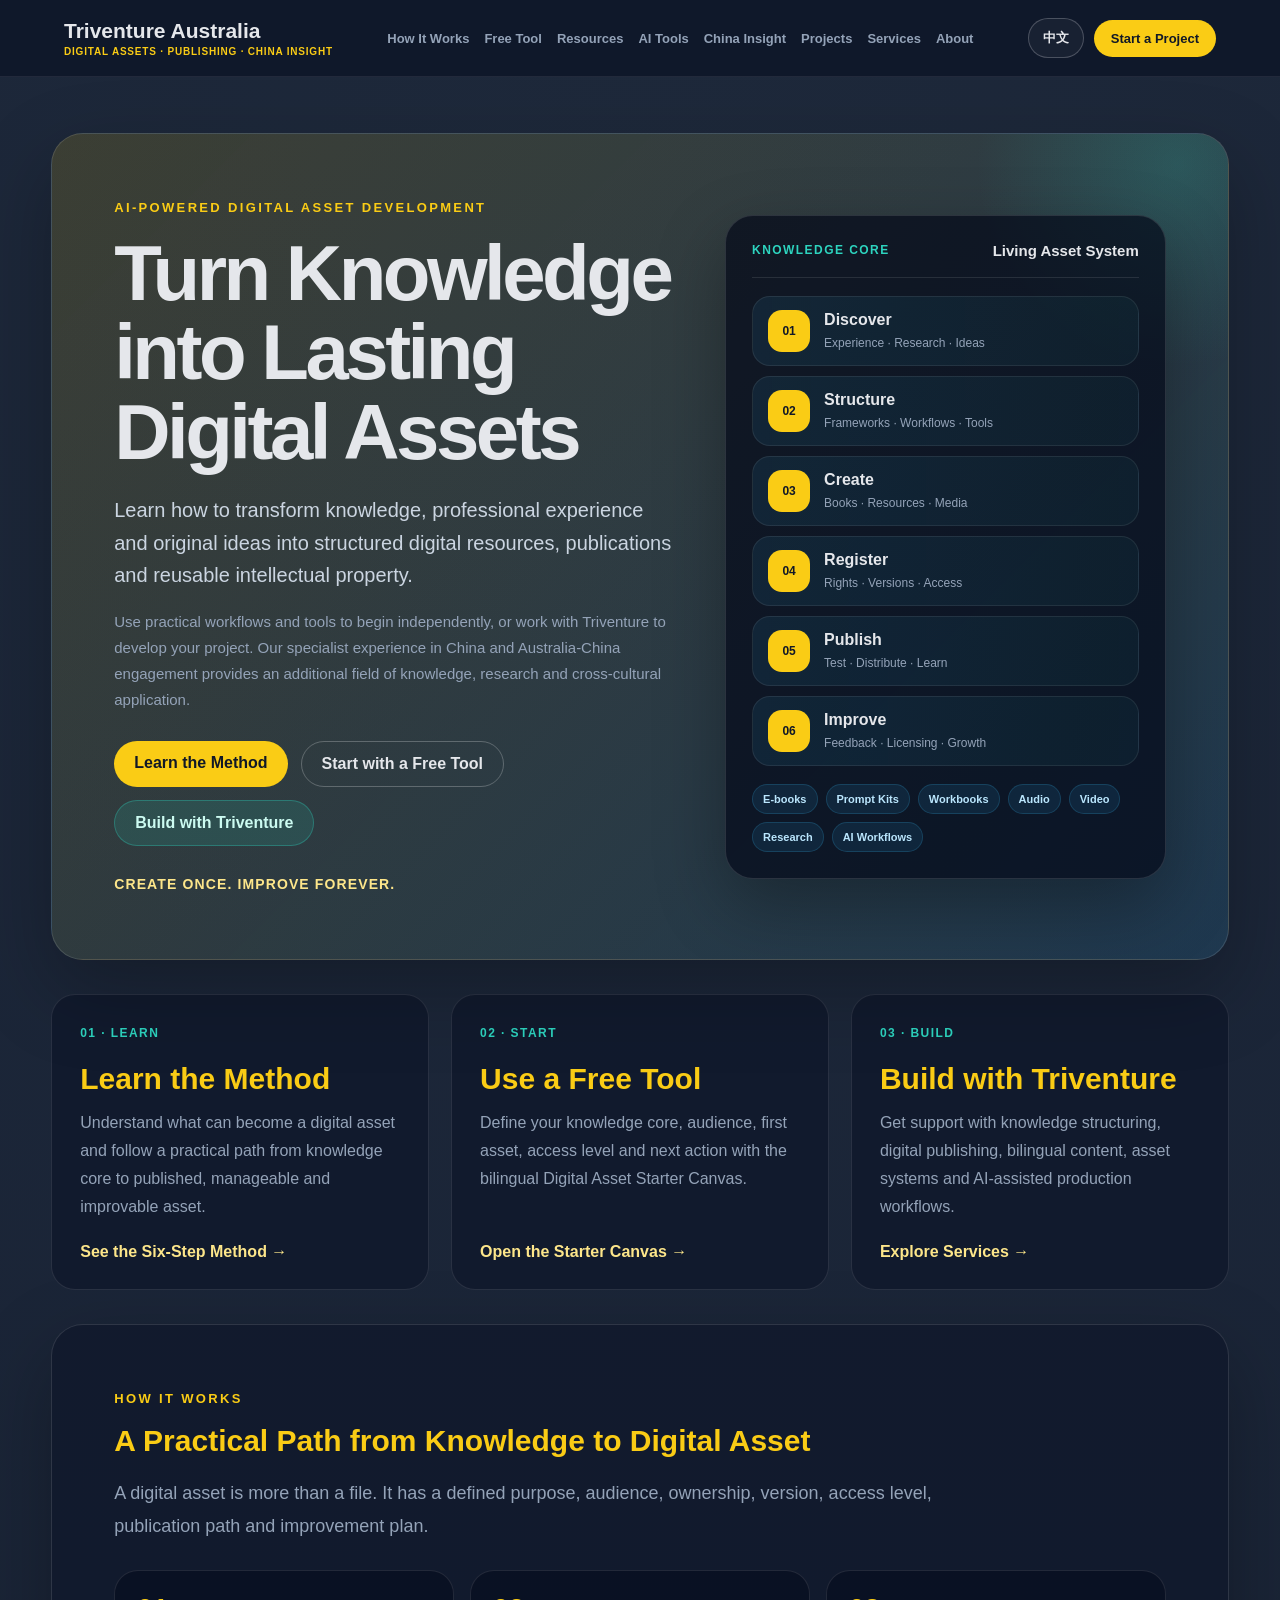
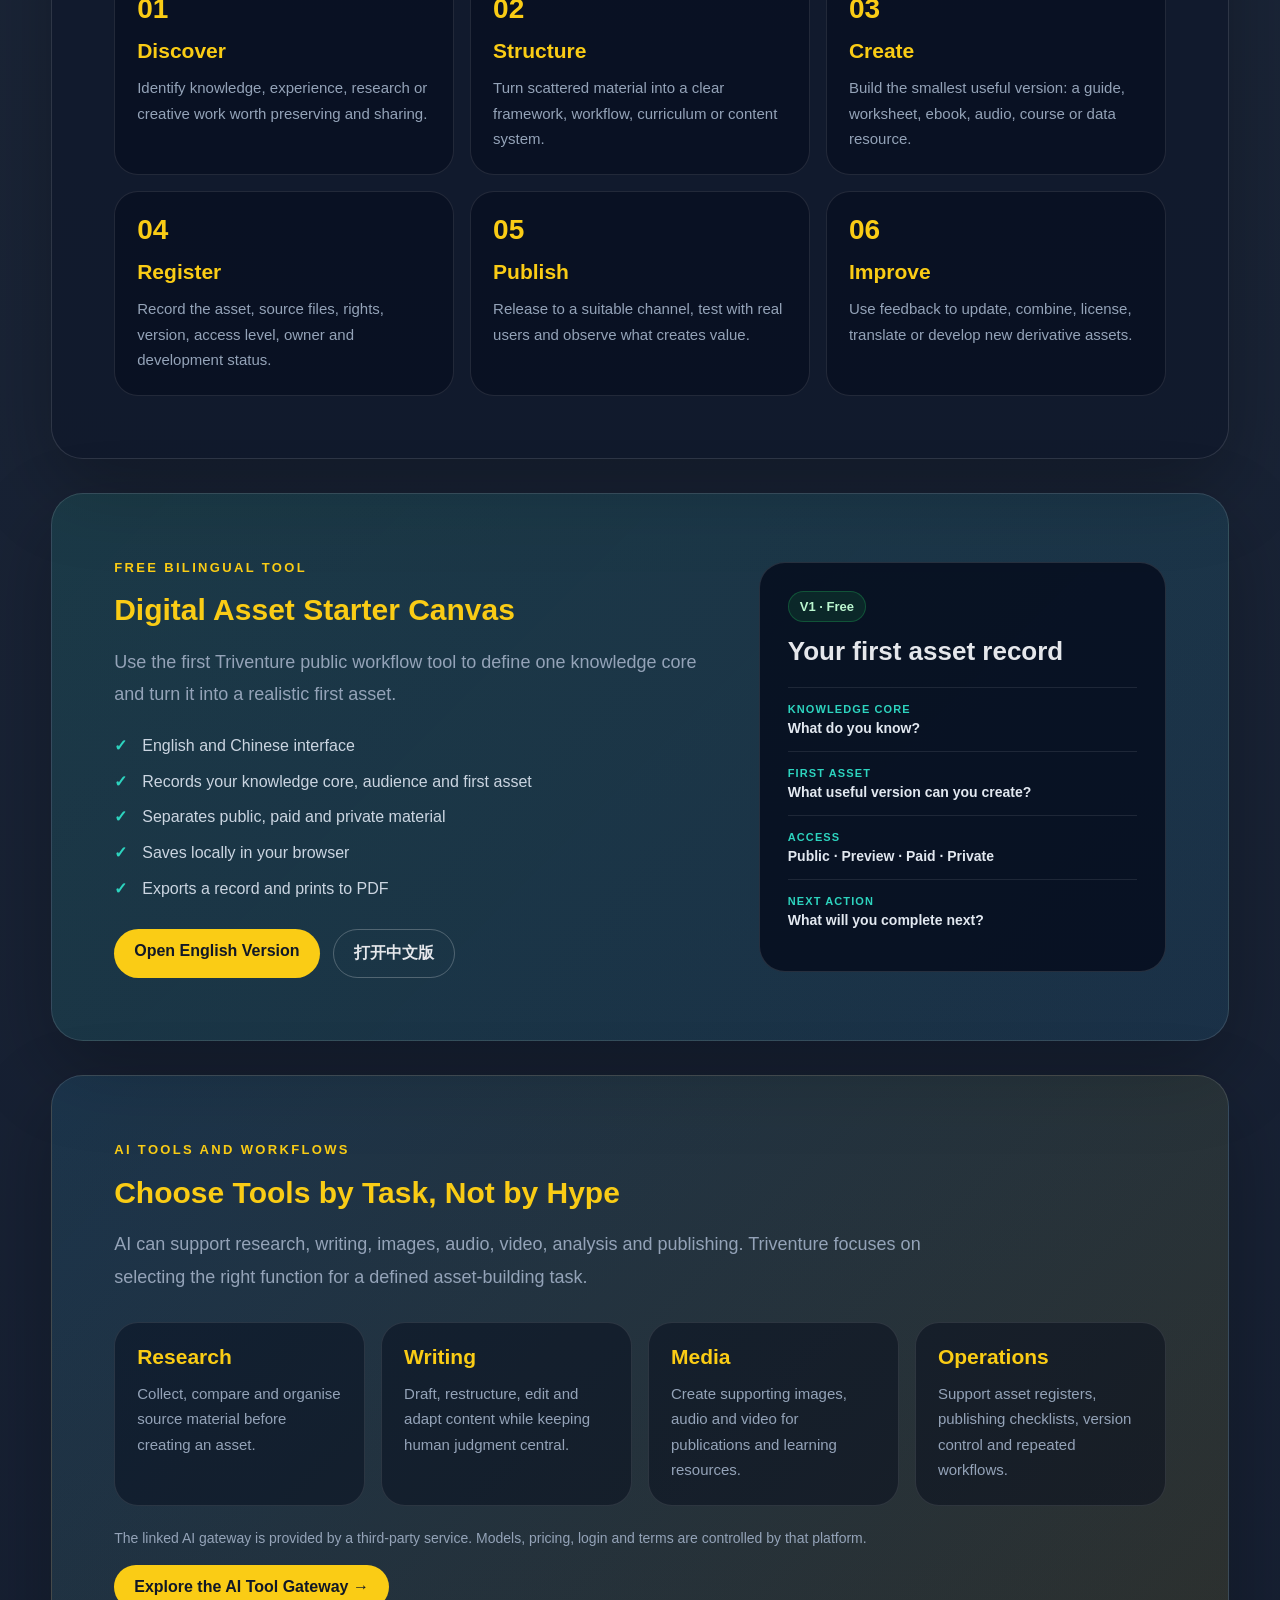
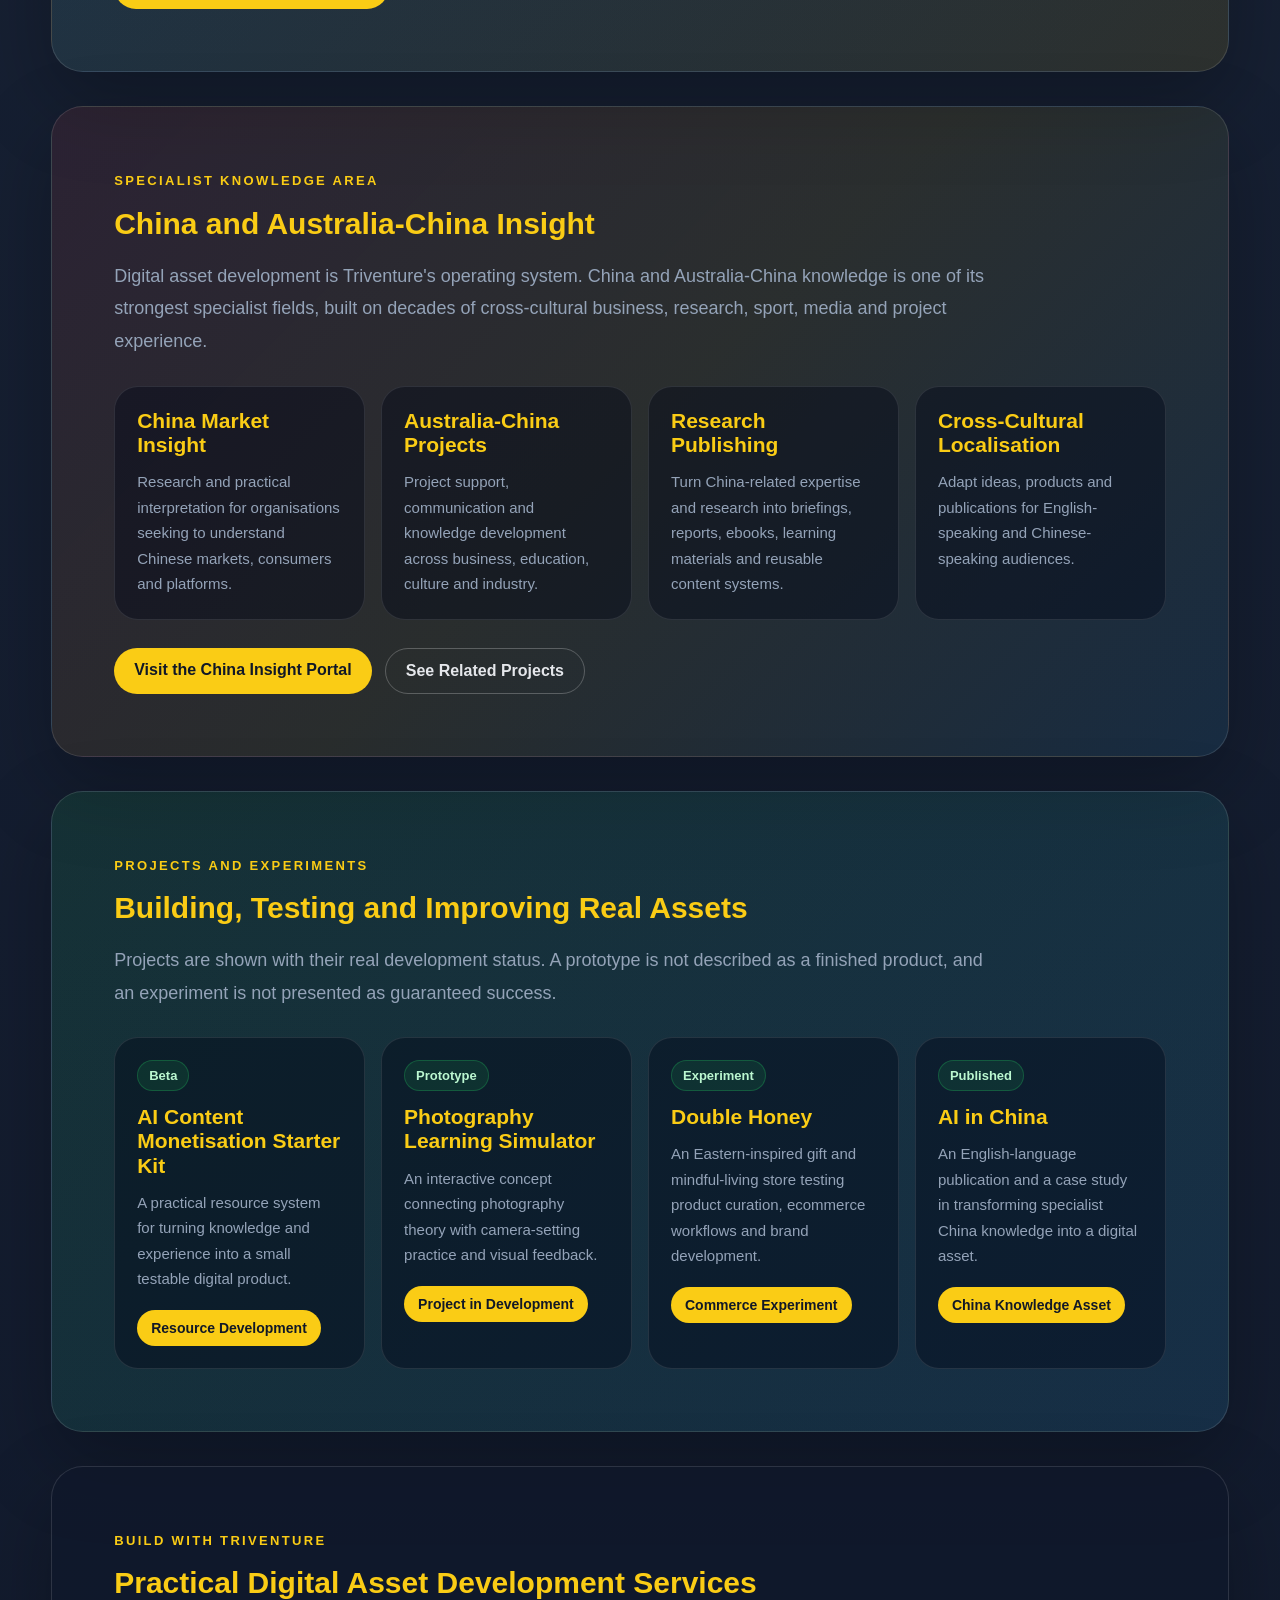
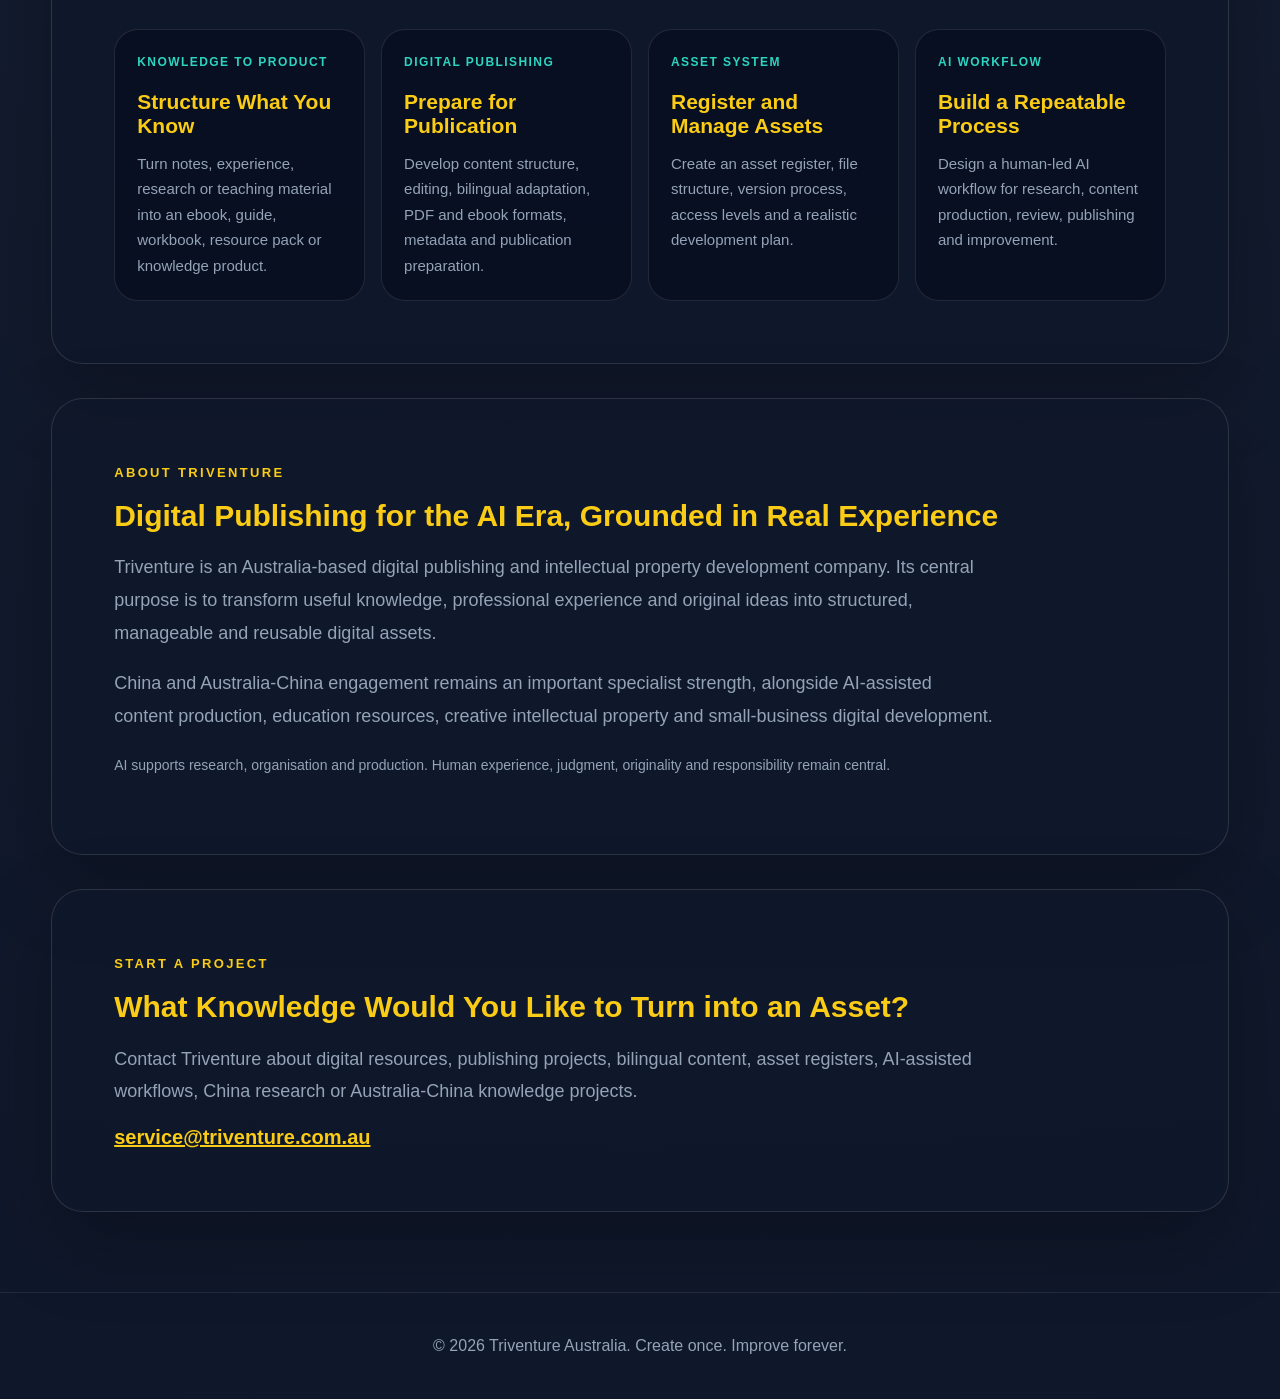
==== index.html @ e5bff314 "Add Resources link to English homepage" ====
<!DOCTYPE html>
<html lang="en">
<head>
  <meta charset="UTF-8" />
  <meta name="viewport" content="width=device-width, initial-scale=1.0" />
  <title>Triventure Australia | Build and Manage Digital Assets</title>
  <meta name="description" content="Triventure helps creators, educators and small businesses turn knowledge, experience and original ideas into structured digital assets, publications and intellectual property." />
  <meta name="keywords" content="digital assets, digital publishing, intellectual property, AI workflows, China insight, Australia China projects, digital resources" />
  <meta property="og:title" content="Triventure Australia | Turn Knowledge into Lasting Digital Assets" />
  <meta property="og:description" content="Learn the method, use practical tools, and work with Triventure to build publications, resources and reusable intellectual property." />
  <meta property="og:type" content="website" />
  <link rel="canonical" href="https://www.triventure.com.au/" />
  <link rel="alternate" hreflang="en" href="https://www.triventure.com.au/" />
  <link rel="alternate" hreflang="zh-CN" href="https://www.triventure.com.au/zh/" />
  <link rel="stylesheet" href="styles.css" />
</head>
<body>
  <header class="header">
    <a class="brand" href="#top" aria-label="Triventure Australia home">
      <strong>Triventure Australia</strong>
      <span>Digital Assets · Publishing · China Insight</span>
    </a>
    <nav class="main-nav" aria-label="Primary navigation">
      <a href="#how-it-works">How It Works</a>
      <a href="#free-tool">Free Tool</a>
      <a href="resources/index.html">Resources</a>
      <a href="#ai-tools">AI Tools</a>
      <a href="#china-insight">China Insight</a>
      <a href="#projects">Projects</a>
      <a href="#services">Services</a>
      <a href="#about">About</a>
    </nav>
    <div class="header-actions">
      <a class="language-link" href="zh/index.html" lang="zh-CN">中文</a>
      <a class="header-cta" href="#contact">Start a Project</a>
    </div>
  </header>

  <main id="top">
    <section class="hero hero-v2">
      <div class="hero-copy">
        <p class="eyebrow">AI-Powered Digital Asset Development</p>
        <h1>Turn Knowledge into Lasting Digital Assets</h1>
        <p class="hero-lead">Learn how to transform knowledge, professional experience and original ideas into structured digital resources, publications and reusable intellectual property.</p>
        <p class="hero-support">Use practical workflows and tools to begin independently, or work with Triventure to develop your project. Our specialist experience in China and Australia-China engagement provides an additional field of knowledge, research and cross-cultural application.</p>
        <div class="buttons hero-actions">
          <a href="#how-it-works">Learn the Method</a>
          <a href="starter-canvas.html">Start with a Free Tool</a>
          <a href="#contact">Build with Triventure</a>
        </div>
        <p class="hero-motto">Create once. Improve forever.</p>
      </div>

      <div class="asset-map" aria-label="Knowledge to digital asset workflow">
        <div class="asset-map-header">
          <span>Knowledge Core</span>
          <strong>Living Asset System</strong>
        </div>
        <div class="asset-flow">
          <div><span>01</span><strong>Discover</strong><small>Experience · Research · Ideas</small></div>
          <div><span>02</span><strong>Structure</strong><small>Frameworks · Workflows · Tools</small></div>
          <div><span>03</span><strong>Create</strong><small>Books · Resources · Media</small></div>
          <div><span>04</span><strong>Register</strong><small>Rights · Versions · Access</small></div>
          <div><span>05</span><strong>Publish</strong><small>Test · Distribute · Learn</small></div>
          <div><span>06</span><strong>Improve</strong><small>Feedback · Licensing · Growth</small></div>
        </div>
        <div class="asset-types">
          <span>E-books</span><span>Prompt Kits</span><span>Workbooks</span><span>Audio</span><span>Video</span><span>Research</span><span>AI Workflows</span>
        </div>
      </div>
    </section>

    <section class="cards core-paths" aria-label="Choose your path">
      <article>
        <p class="card-kicker">01 · LEARN</p>
        <h3>Learn the Method</h3>
        <p>Understand what can become a digital asset and follow a practical path from knowledge core to published, manageable and improvable asset.</p>
        <a href="#how-it-works">See the Six-Step Method →</a>
      </article>
      <article>
        <p class="card-kicker">02 · START</p>
        <h3>Use a Free Tool</h3>
        <p>Define your knowledge core, audience, first asset, access level and next action with the bilingual Digital Asset Starter Canvas.</p>
        <a href="starter-canvas.html">Open the Starter Canvas →</a>
      </article>
      <article>
        <p class="card-kicker">03 · BUILD</p>
        <h3>Build with Triventure</h3>
        <p>Get support with knowledge structuring, digital publishing, bilingual content, asset systems and AI-assisted production workflows.</p>
        <a href="#services">Explore Services →</a>
      </article>
    </section>

    <section id="how-it-works" class="feature method-section">
      <p class="eyebrow">How It Works</p>
      <h2>A Practical Path from Knowledge to Digital Asset</h2>
      <p>A digital asset is more than a file. It has a defined purpose, audience, ownership, version, access level, publication path and improvement plan.</p>
      <div class="steps six-steps">
        <article><strong>01</strong><h3>Discover</h3><p>Identify knowledge, experience, research or creative work worth preserving and sharing.</p></article>
        <article><strong>02</strong><h3>Structure</h3><p>Turn scattered material into a clear framework, workflow, curriculum or content system.</p></article>
        <article><strong>03</strong><h3>Create</h3><p>Build the smallest useful version: a guide, worksheet, ebook, audio, course or data resource.</p></article>
        <article><strong>04</strong><h3>Register</h3><p>Record the asset, source files, rights, version, access level, owner and development status.</p></article>
        <article><strong>05</strong><h3>Publish</h3><p>Release to a suitable channel, test with real users and observe what creates value.</p></article>
        <article><strong>06</strong><h3>Improve</h3><p>Use feedback to update, combine, license, translate or develop new derivative assets.</p></article>
      </div>
    </section>

    <section id="free-tool" class="feature free-tool-section">
      <div class="split-panel">
        <div>
          <p class="eyebrow">Free Bilingual Tool</p>
          <h2>Digital Asset Starter Canvas</h2>
          <p>Use the first Triventure public workflow tool to define one knowledge core and turn it into a realistic first asset.</p>
          <ul class="check-list">
            <li>English and Chinese interface</li>
            <li>Records your knowledge core, audience and first asset</li>
            <li>Separates public, paid and private material</li>
            <li>Saves locally in your browser</li>
            <li>Exports a record and prints to PDF</li>
          </ul>
          <div class="buttons">
            <a href="starter-canvas.html">Open English Version</a>
            <a href="starter-canvas.html?lang=zh">打开中文版</a>
          </div>
        </div>
        <aside class="tool-preview" aria-label="Starter canvas preview">
          <span class="status-pill">V1 · Free</span>
          <h3>Your first asset record</h3>
          <div class="mini-record"><span>Knowledge Core</span><strong>What do you know?</strong></div>
          <div class="mini-record"><span>First Asset</span><strong>What useful version can you create?</strong></div>
          <div class="mini-record"><span>Access</span><strong>Public · Preview · Paid · Private</strong></div>
          <div class="mini-record"><span>Next Action</span><strong>What will you complete next?</strong></div>
        </aside>
      </div>
    </section>

    <section id="ai-tools" class="feature directory">
      <p class="eyebrow">AI Tools and Workflows</p>
      <h2>Choose Tools by Task, Not by Hype</h2>
      <p>AI can support research, writing, images, audio, video, analysis and publishing. Triventure focuses on selecting the right function for a defined asset-building task.</p>
      <div class="tool-grid compact-grid">
        <article><h3>Research</h3><p>Collect, compare and organise source material before creating an asset.</p></article>
        <article><h3>Writing</h3><p>Draft, restructure, edit and adapt content while keeping human judgment central.</p></article>
        <article><h3>Media</h3><p>Create supporting images, audio and video for publications and learning resources.</p></article>
        <article><h3>Operations</h3><p>Support asset registers, publishing checklists, version control and repeated workflows.</p></article>
      </div>
      <p class="note">The linked AI gateway is provided by a third-party service. Models, pricing, login and terms are controlled by that platform.</p>
      <a class="inline-link" href="https://triv.lk888.ai" target="_blank" rel="noreferrer">Explore the AI Tool Gateway →</a>
    </section>

    <section id="china-insight" class="feature china-section">
      <p class="eyebrow">Specialist Knowledge Area</p>
      <h2>China and Australia-China Insight</h2>
      <p>Digital asset development is Triventure's operating system. China and Australia-China knowledge is one of its strongest specialist fields, built on decades of cross-cultural business, research, sport, media and project experience.</p>
      <div class="knowledge-grid">
        <article><h3>China Market Insight</h3><p>Research and practical interpretation for organisations seeking to understand Chinese markets, consumers and platforms.</p></article>
        <article><h3>Australia-China Projects</h3><p>Project support, communication and knowledge development across business, education, culture and industry.</p></article>
        <article><h3>Research Publishing</h3><p>Turn China-related expertise and research into briefings, reports, ebooks, learning materials and reusable content systems.</p></article>
        <article><h3>Cross-Cultural Localisation</h3><p>Adapt ideas, products and publications for English-speaking and Chinese-speaking audiences.</p></article>
      </div>
      <div class="buttons">
        <a href="https://www.triventure.online" target="_blank" rel="noreferrer">Visit the China Insight Portal</a>
        <a href="#projects">See Related Projects</a>
      </div>
    </section>

    <section id="projects" class="feature light">
      <p class="eyebrow">Projects and Experiments</p>
      <h2>Building, Testing and Improving Real Assets</h2>
      <p>Projects are shown with their real development status. A prototype is not described as a finished product, and an experiment is not presented as guaranteed success.</p>
      <div class="video-cards">
        <article><span>Beta</span><h3>AI Content Monetisation Starter Kit</h3><p>A practical resource system for turning knowledge and experience into a small testable digital product.</p><a href="#contact">Resource Development</a></article>
        <article><span>Prototype</span><h3>Photography Learning Simulator</h3><p>An interactive concept connecting photography theory with camera-setting practice and visual feedback.</p><a href="#contact">Project in Development</a></article>
        <article><span>Experiment</span><h3>Double Honey</h3><p>An Eastern-inspired gift and mindful-living store testing product curation, ecommerce workflows and brand development.</p><a href="#contact">Commerce Experiment</a></article>
        <article><span>Published</span><h3>AI in China</h3><p>An English-language publication and a case study in transforming specialist China knowledge into a digital asset.</p><a href="https://www.triventure.online" target="_blank" rel="noreferrer">China Knowledge Asset</a></article>
      </div>
    </section>

    <section id="services" class="feature services-section">
      <p class="eyebrow">Build with Triventure</p>
      <h2>Practical Digital Asset Development Services</h2>
      <div class="service-grid">
        <article><p class="card-kicker">KNOWLEDGE TO PRODUCT</p><h3>Structure What You Know</h3><p>Turn notes, experience, research or teaching material into an ebook, guide, workbook, resource pack or knowledge product.</p></article>
        <article><p class="card-kicker">DIGITAL PUBLISHING</p><h3>Prepare for Publication</h3><p>Develop content structure, editing, bilingual adaptation, PDF and ebook formats, metadata and publication preparation.</p></article>
        <article><p class="card-kicker">ASSET SYSTEM</p><h3>Register and Manage Assets</h3><p>Create an asset register, file structure, version process, access levels and a realistic development plan.</p></article>
        <article><p class="card-kicker">AI WORKFLOW</p><h3>Build a Repeatable Process</h3><p>Design a human-led AI workflow for research, content production, review, publishing and improvement.</p></article>
      </div>
    </section>

    <section id="about" class="feature about-section">
      <p class="eyebrow">About Triventure</p>
      <h2>Digital Publishing for the AI Era, Grounded in Real Experience</h2>
      <p>Triventure is an Australia-based digital publishing and intellectual property development company. Its central purpose is to transform useful knowledge, professional experience and original ideas into structured, manageable and reusable digital assets.</p>
      <p>China and Australia-China engagement remains an important specialist strength, alongside AI-assisted content production, education resources, creative intellectual property and small-business digital development.</p>
      <p class="note">AI supports research, organisation and production. Human experience, judgment, originality and responsibility remain central.</p>
    </section>

    <section id="contact" class="contact">
      <p class="eyebrow">Start a Project</p>
      <h2>What Knowledge Would You Like to Turn into an Asset?</h2>
      <p>Contact Triventure about digital resources, publishing projects, bilingual content, asset registers, AI-assisted workflows, China research or Australia-China knowledge projects.</p>
      <strong><a href="mailto:service@triventure.com.au" style="color: inherit;">service@triventure.com.au</a></strong>
    </section>
  </main>

  <footer>
    <p>© 2026 Triventure Australia. Create once. Improve forever.</p>
  </footer>

  <script>
    window.va = window.va || function () { (window.vaq = window.vaq || []).push(arguments); };
  </script>
  <script defer src="/_vercel/insights/script.js"></script>
</body>
</html>
---- styles.css ----
@import url("base.css");
@import url("language.css");
@import url("resources.css");
@import url("print.css") print;
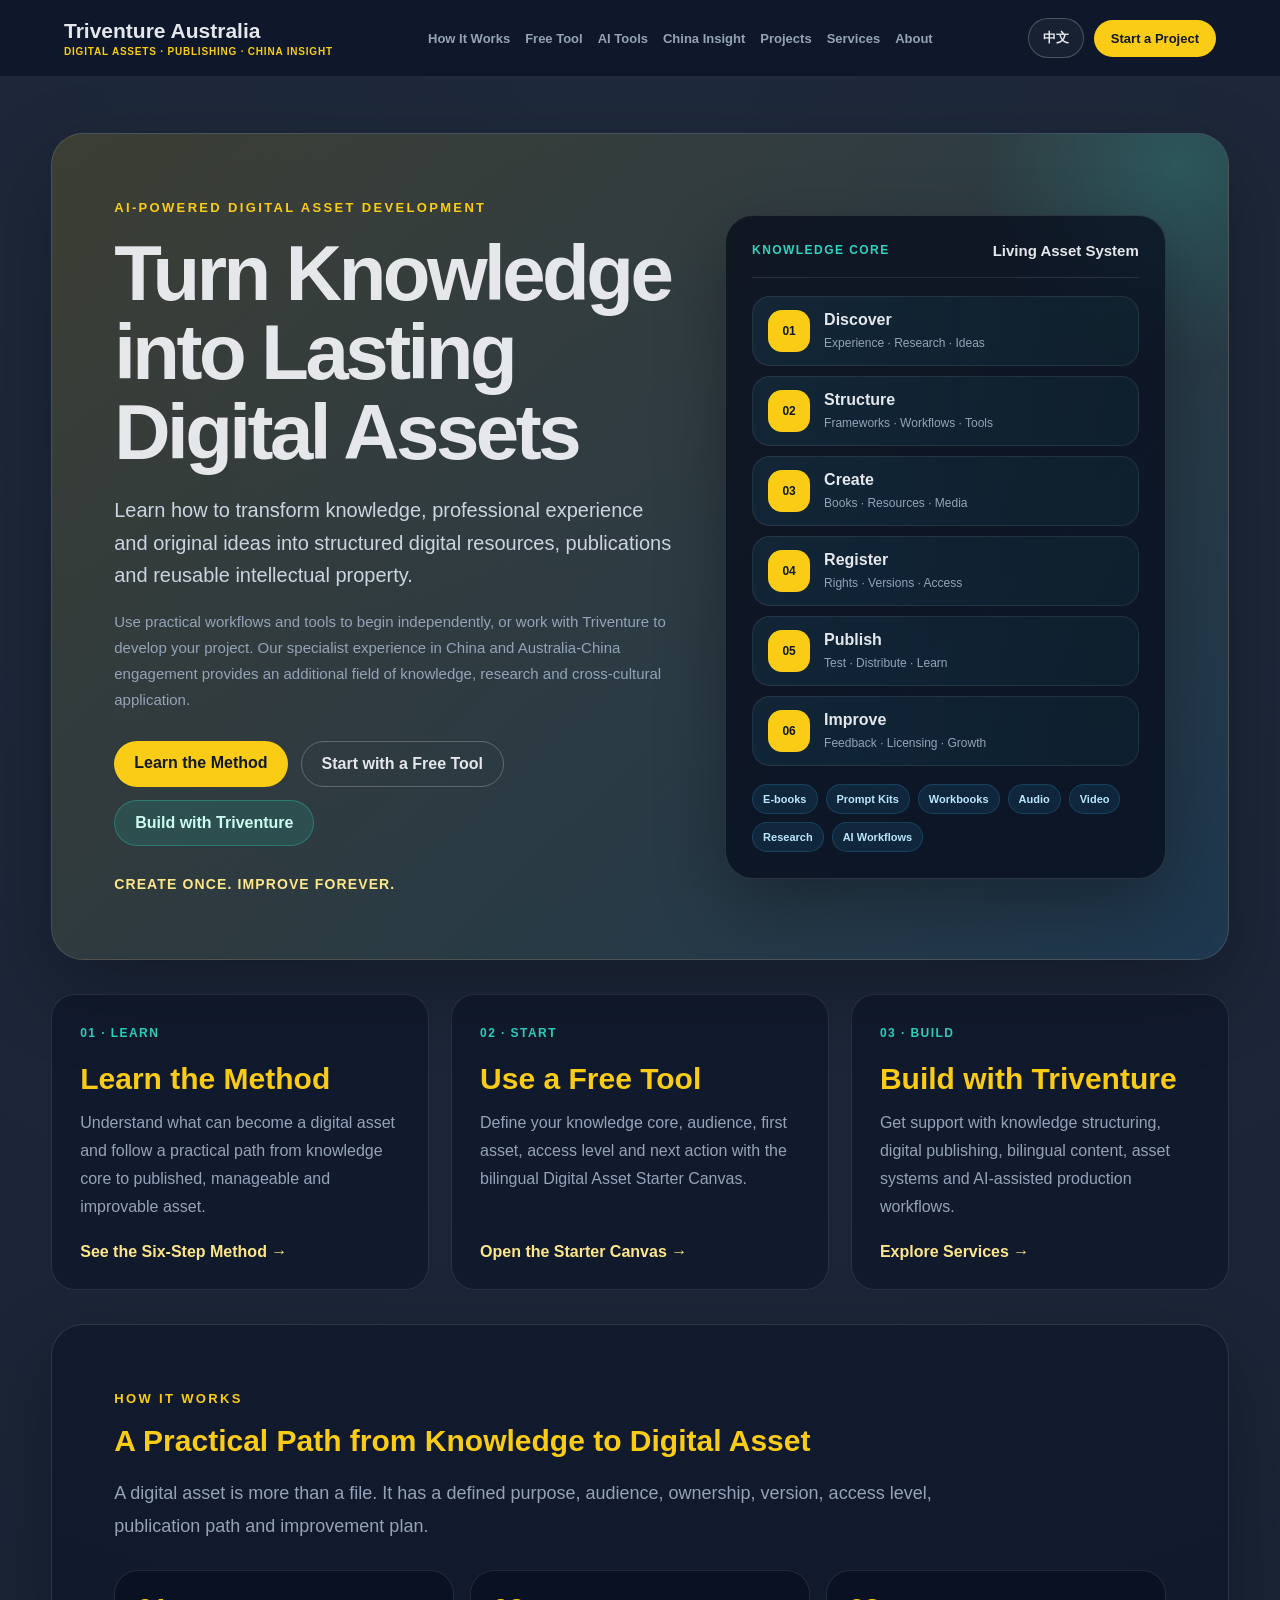
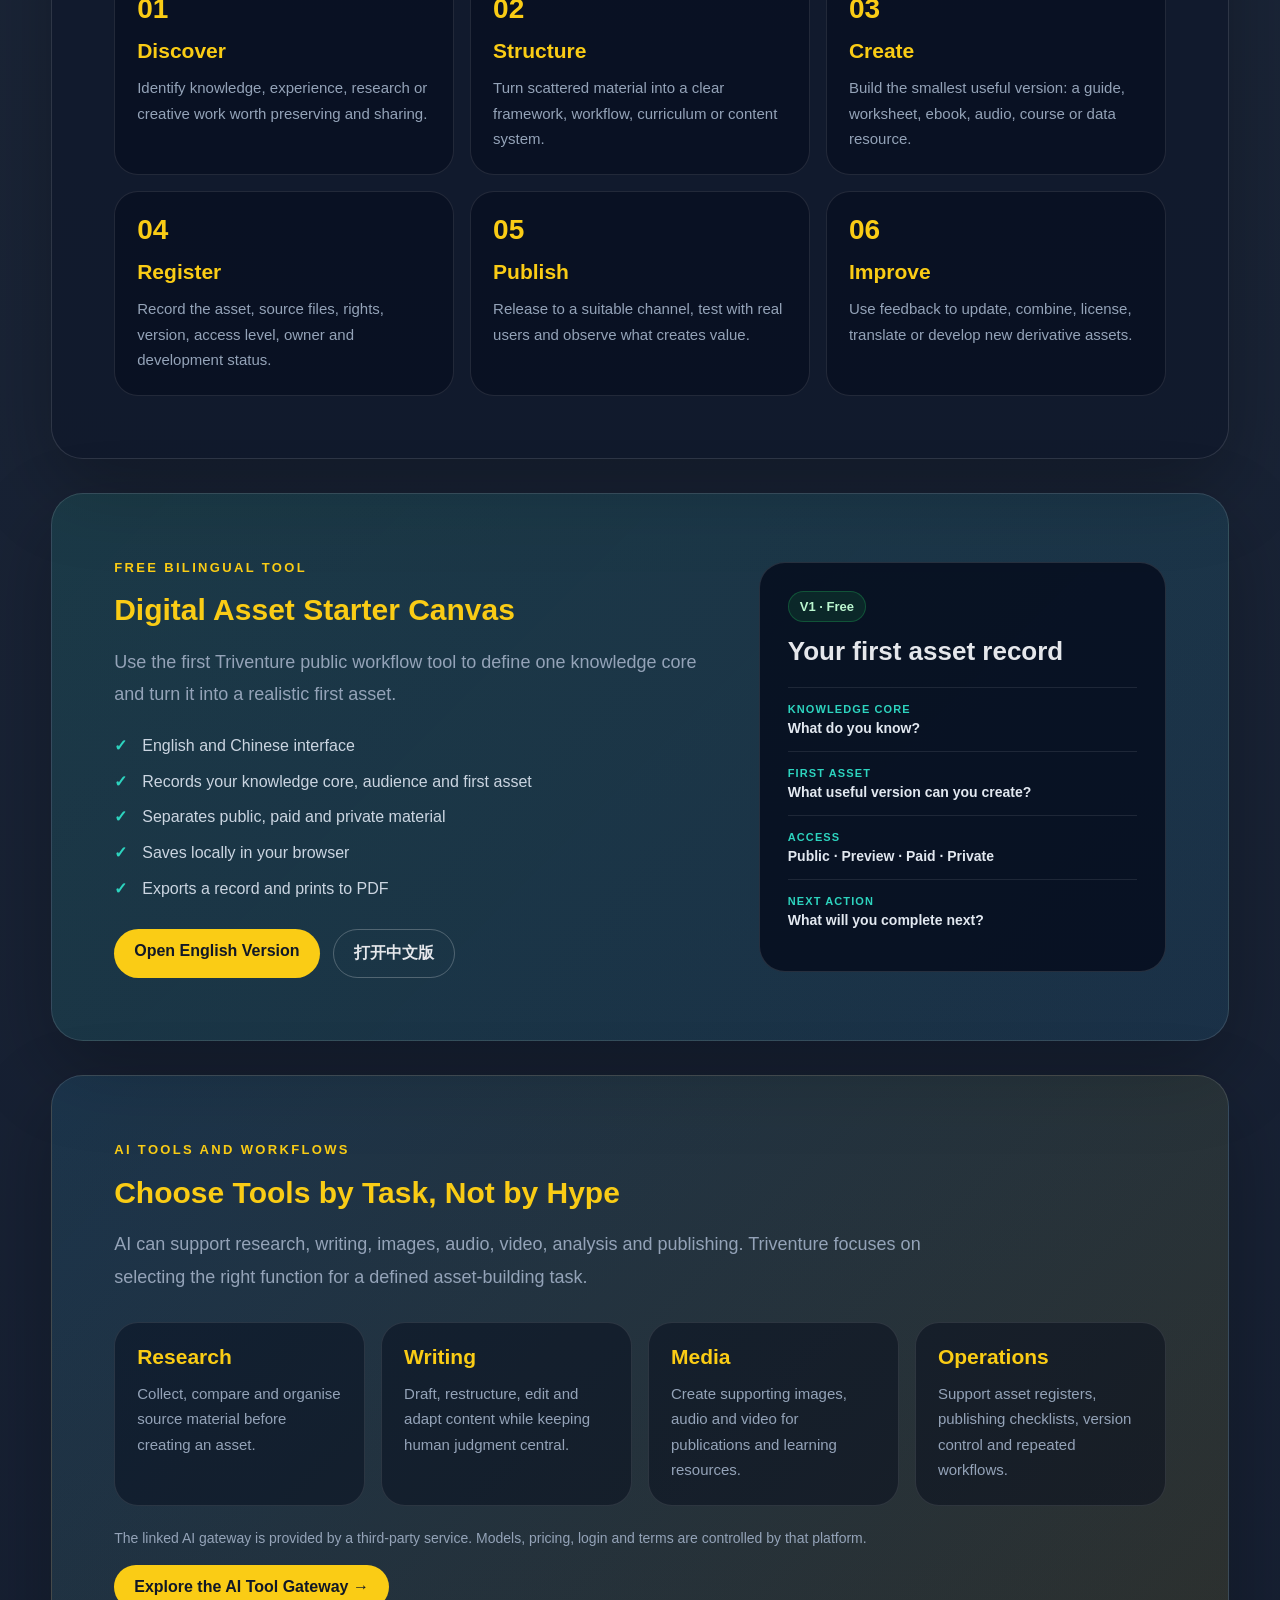
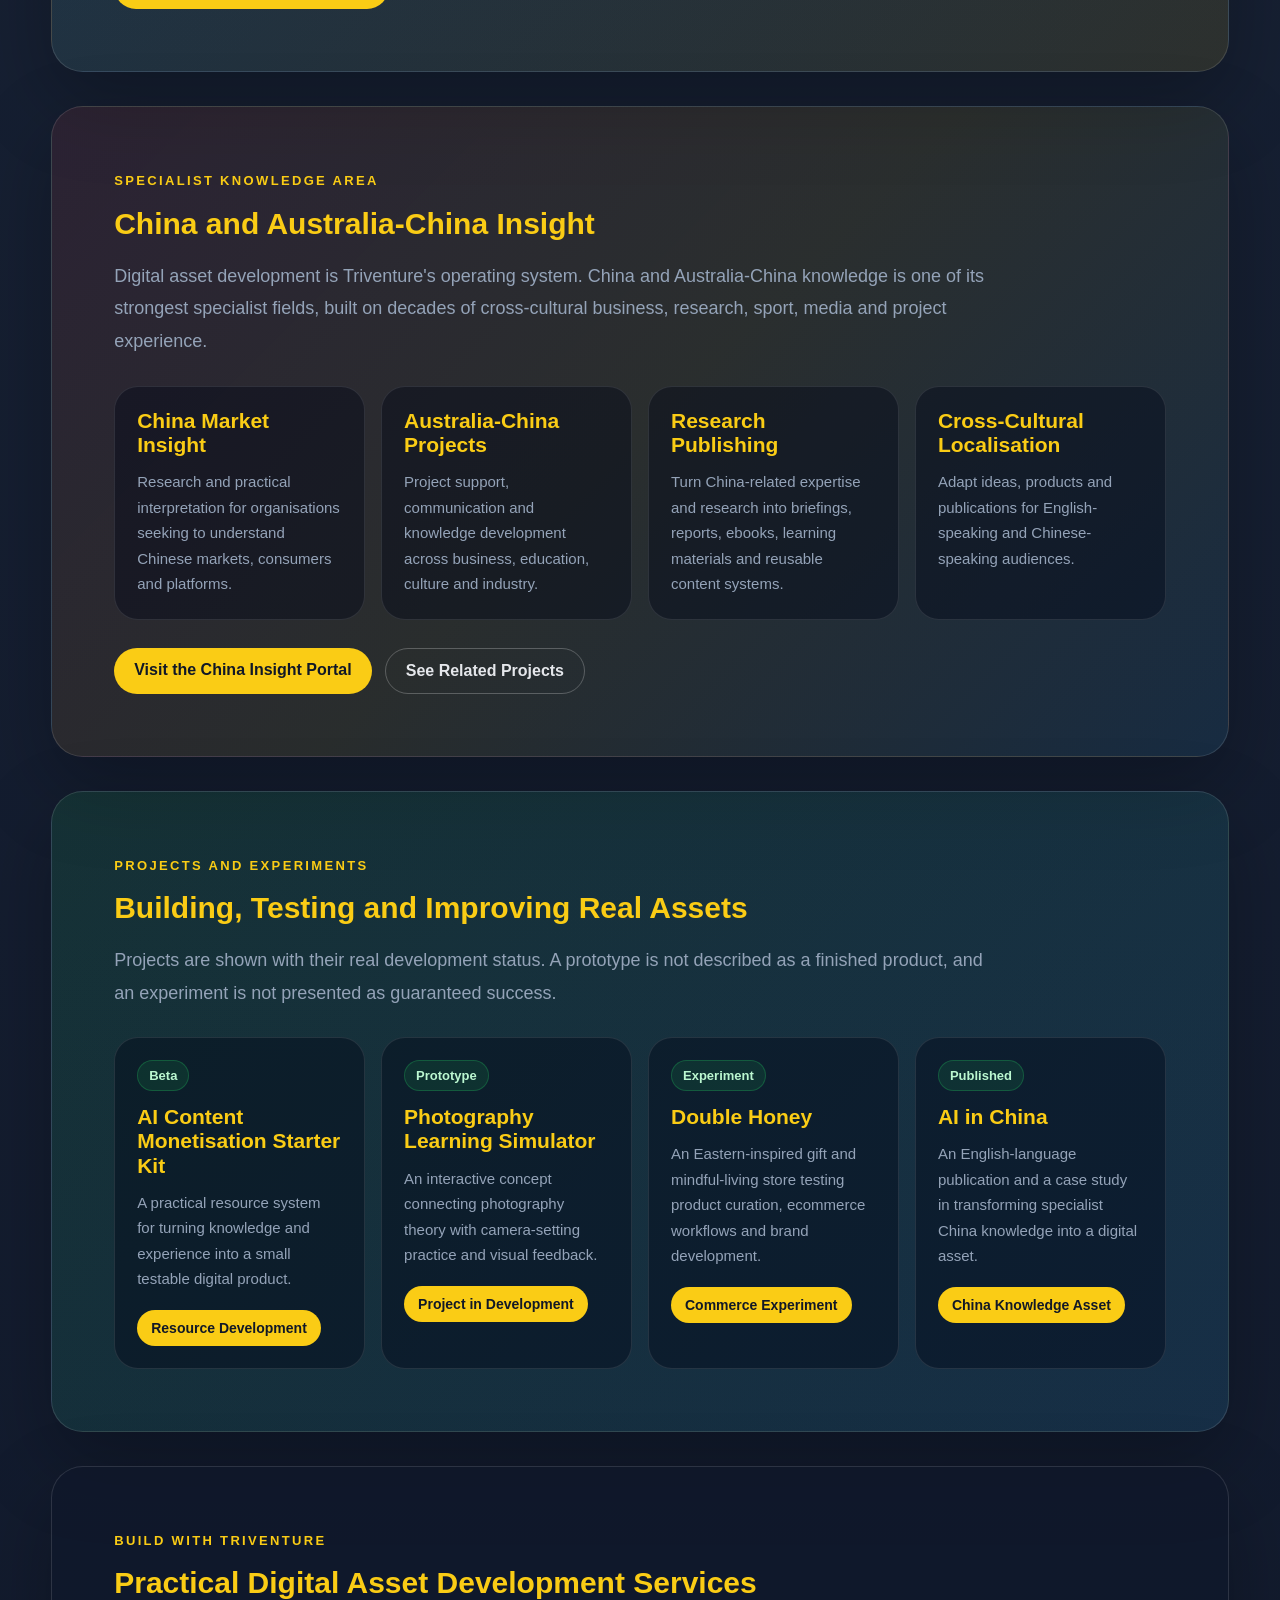
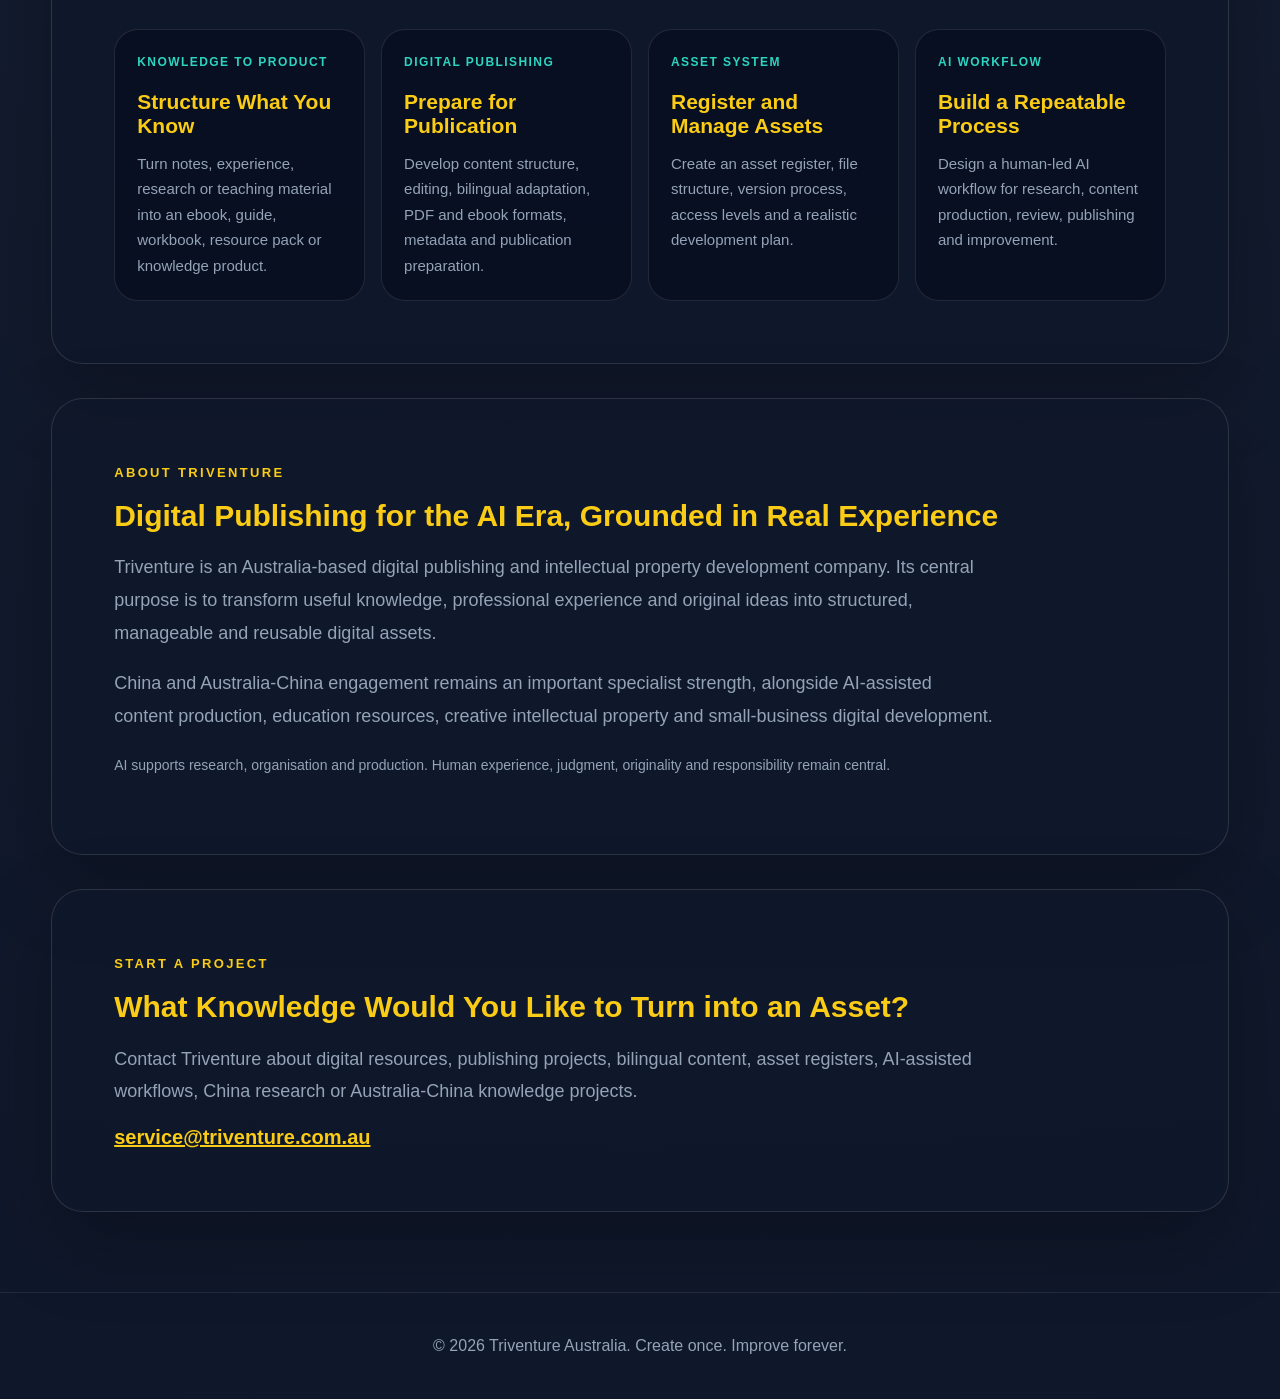
==== commit 70baa44d: "Merge 5b83b9460fef9211b62369841b92d66fe1315de0 into 54d10f7c86c174f60655c64d93e3b2dca6d4ab61" ====
--- a/index.html
+++ b/index.html
@@ -23,7 +23,6 @@
     <nav class="main-nav" aria-label="Primary navigation">
       <a href="#how-it-works">How It Works</a>
       <a href="#free-tool">Free Tool</a>
-      <a href="resources/index.html">Resources</a>
       <a href="#ai-tools">AI Tools</a>
       <a href="#china-insight">China Insight</a>
       <a href="#projects">Projects</a>
@@ -212,4 +211,4 @@
   </script>
   <script defer src="/_vercel/insights/script.js"></script>
 </body>
-</html>
+</html>
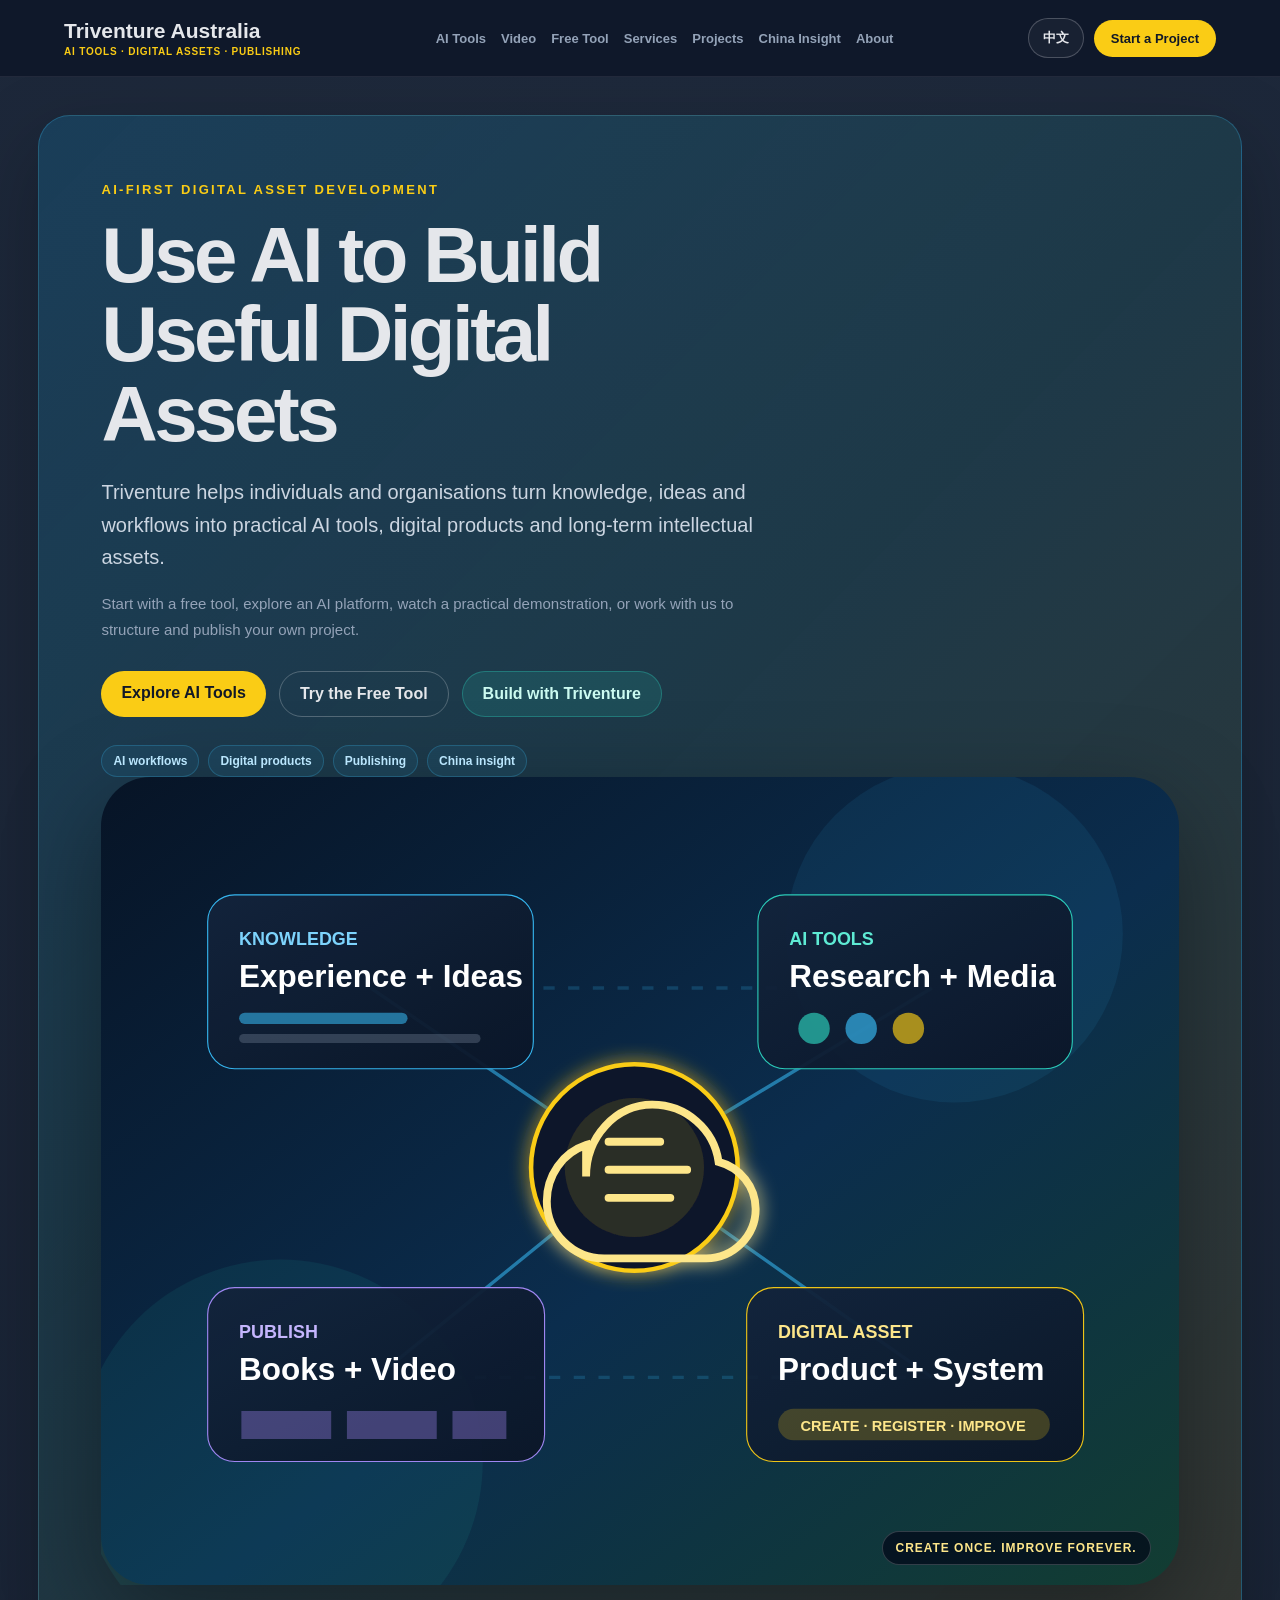
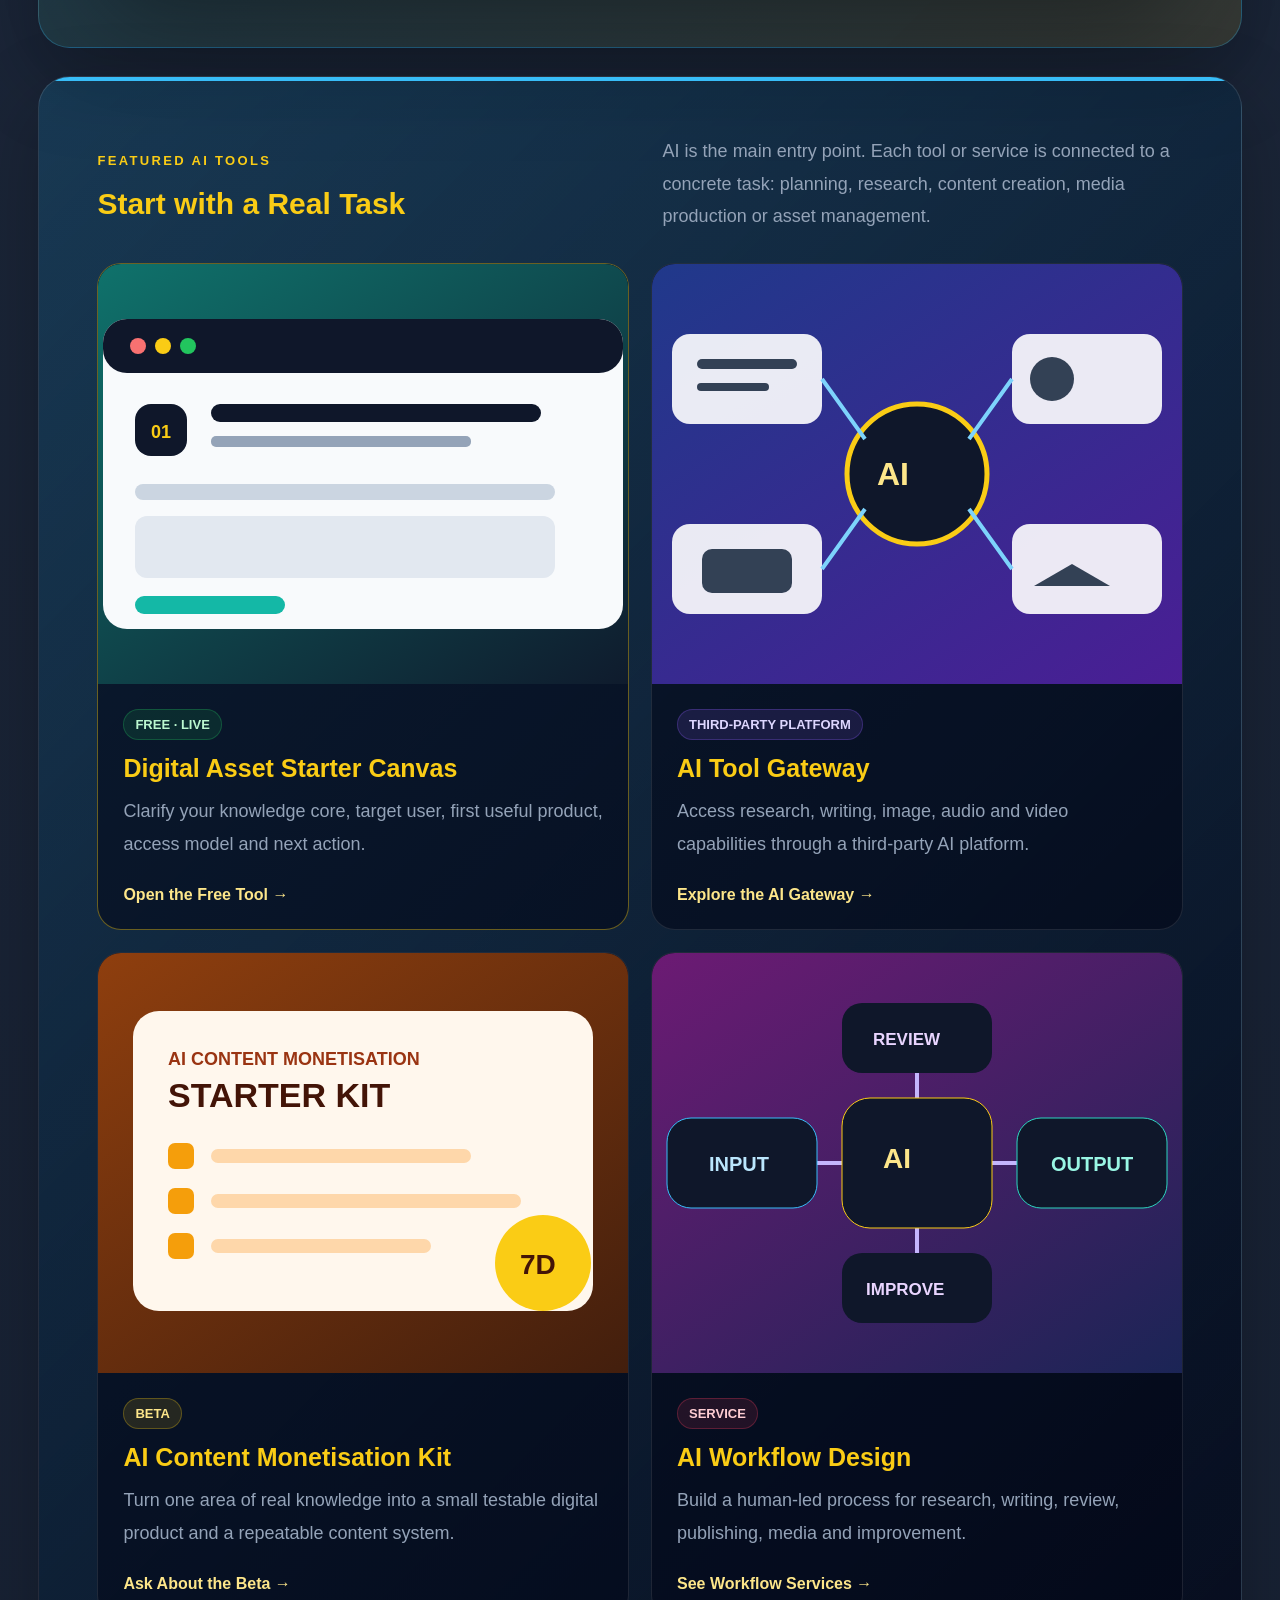
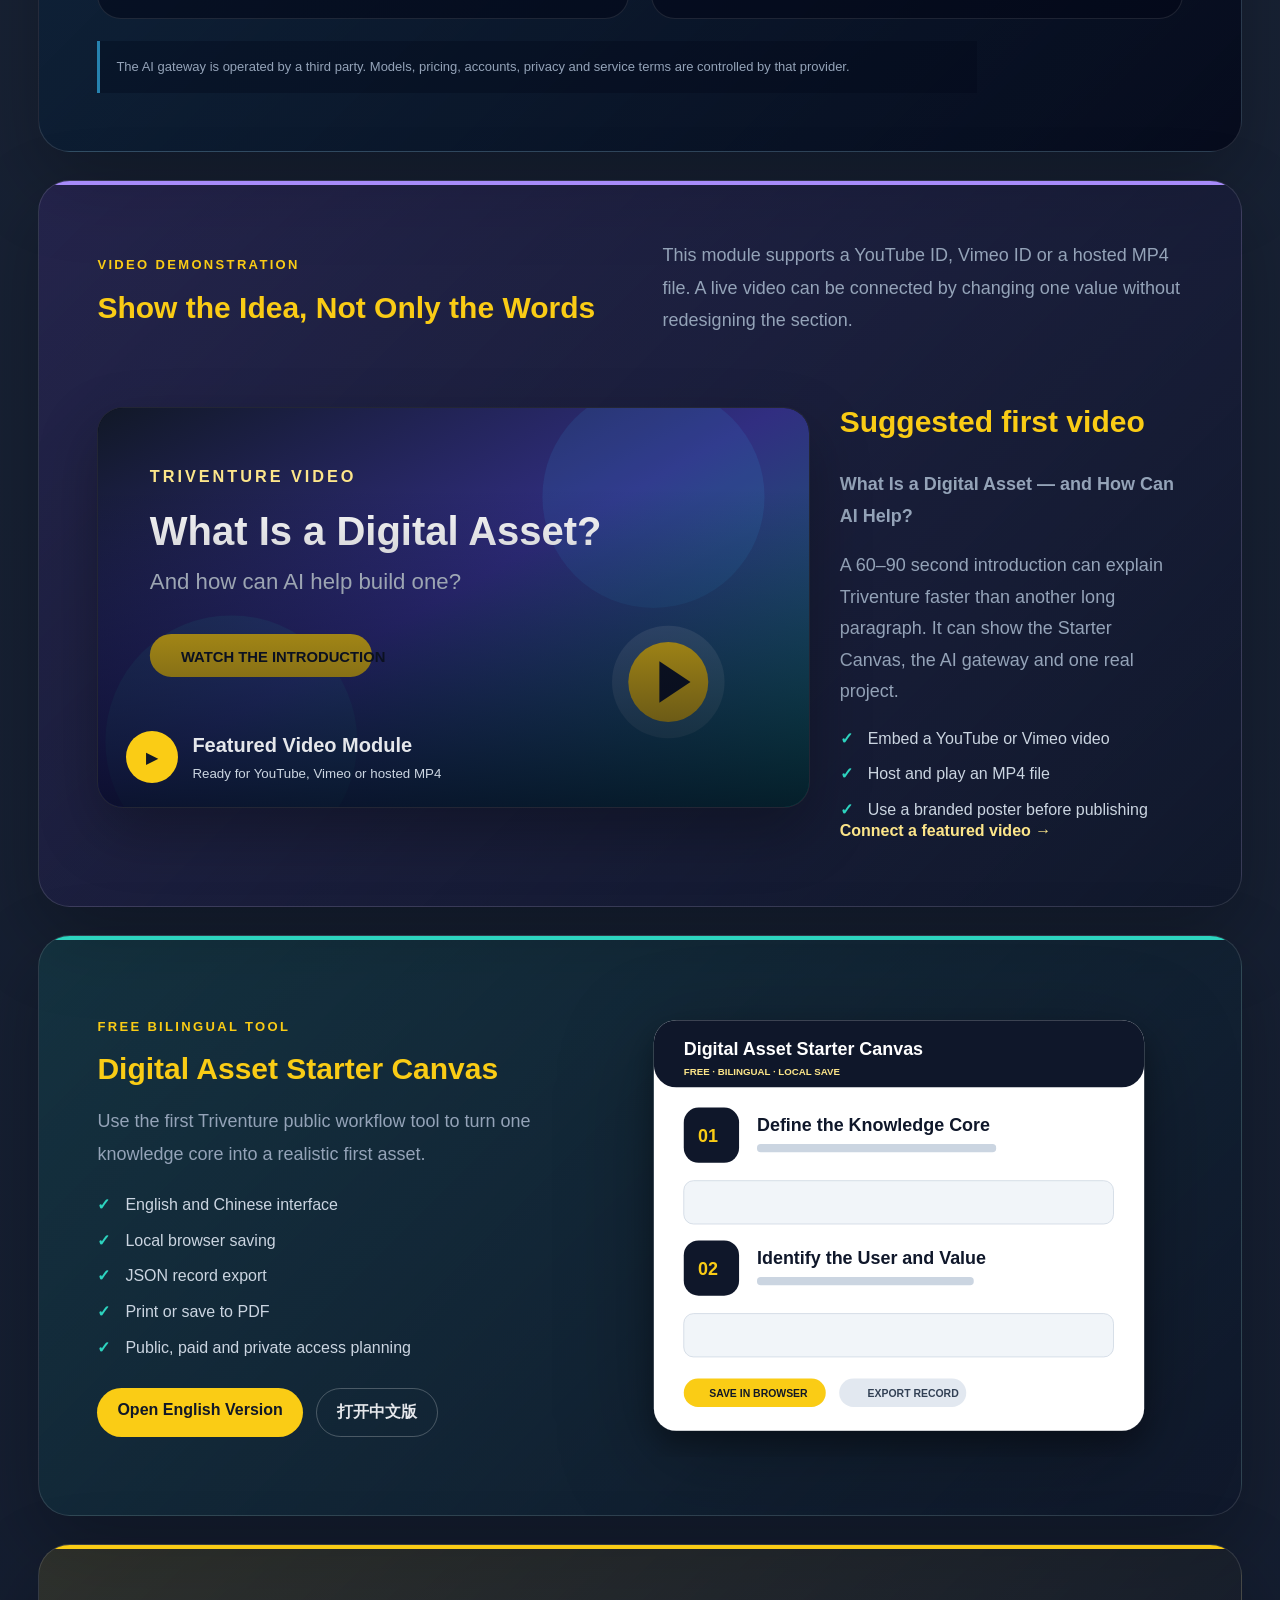
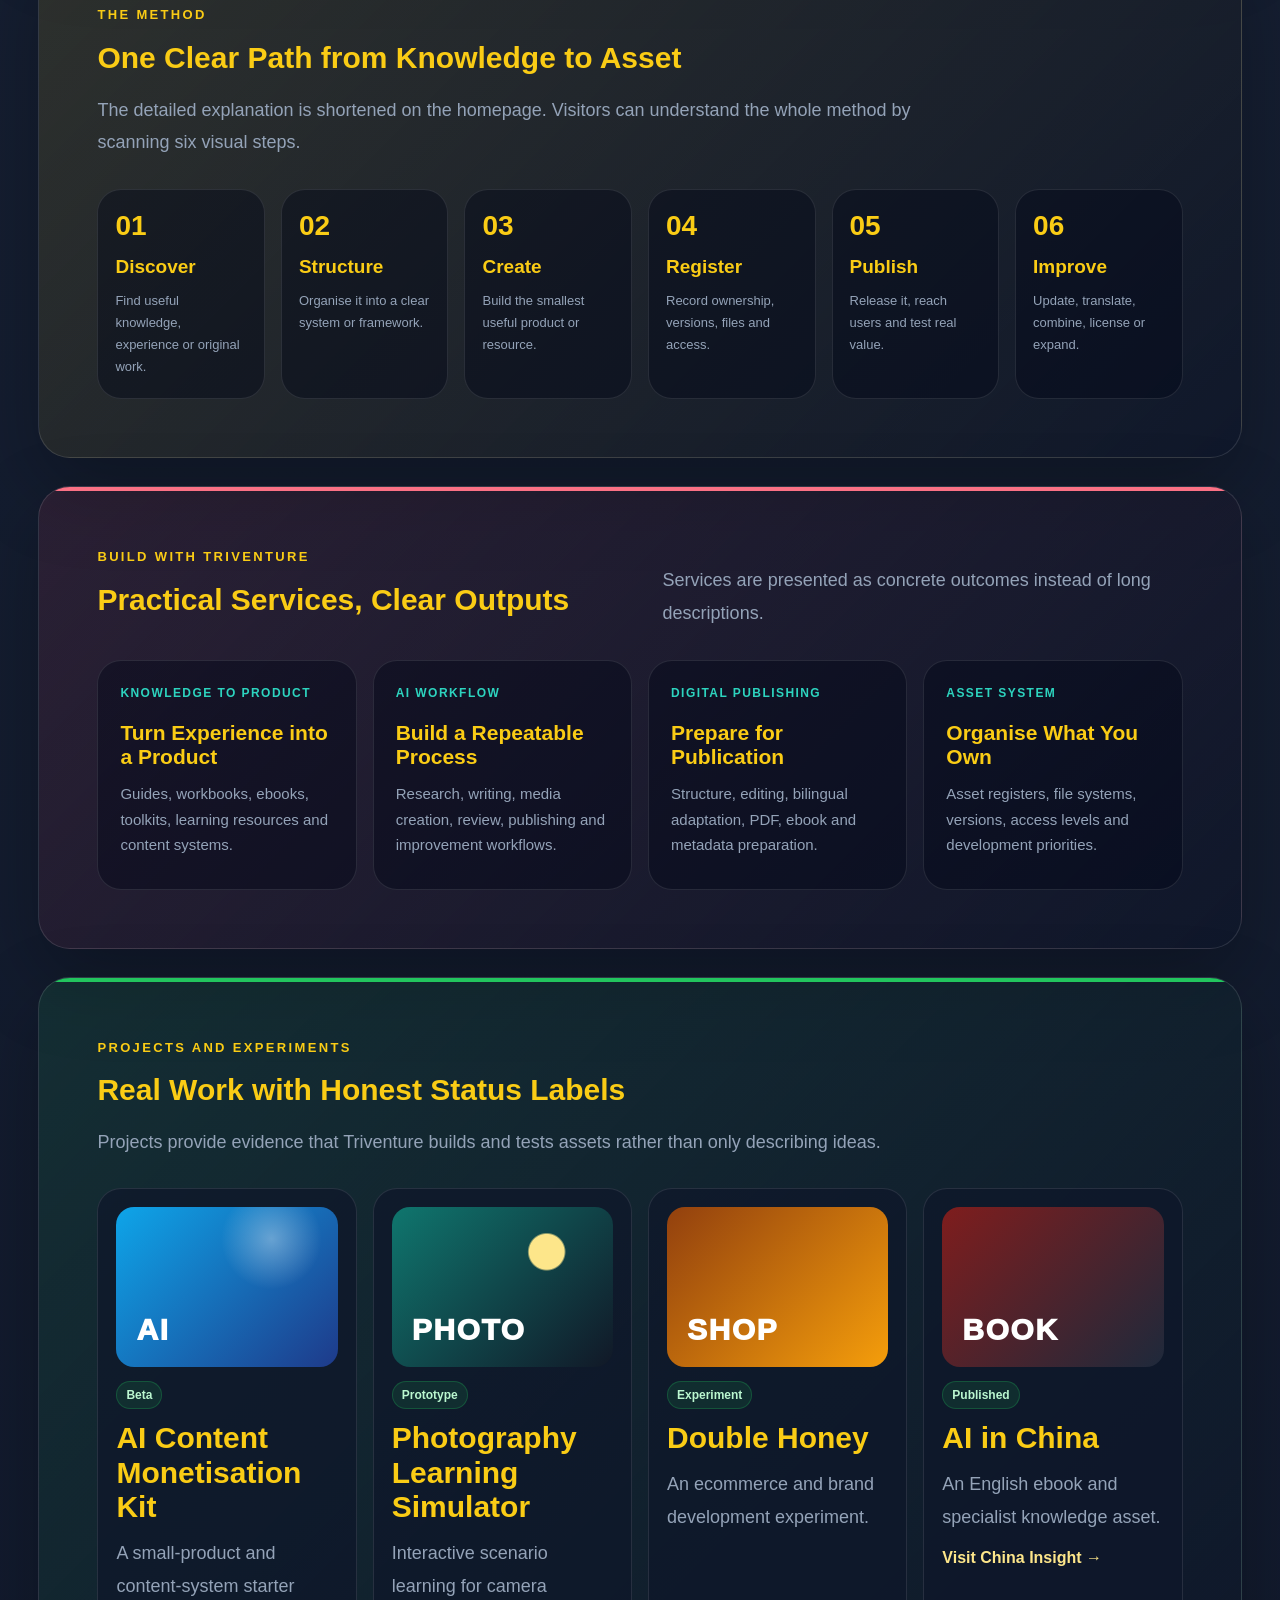
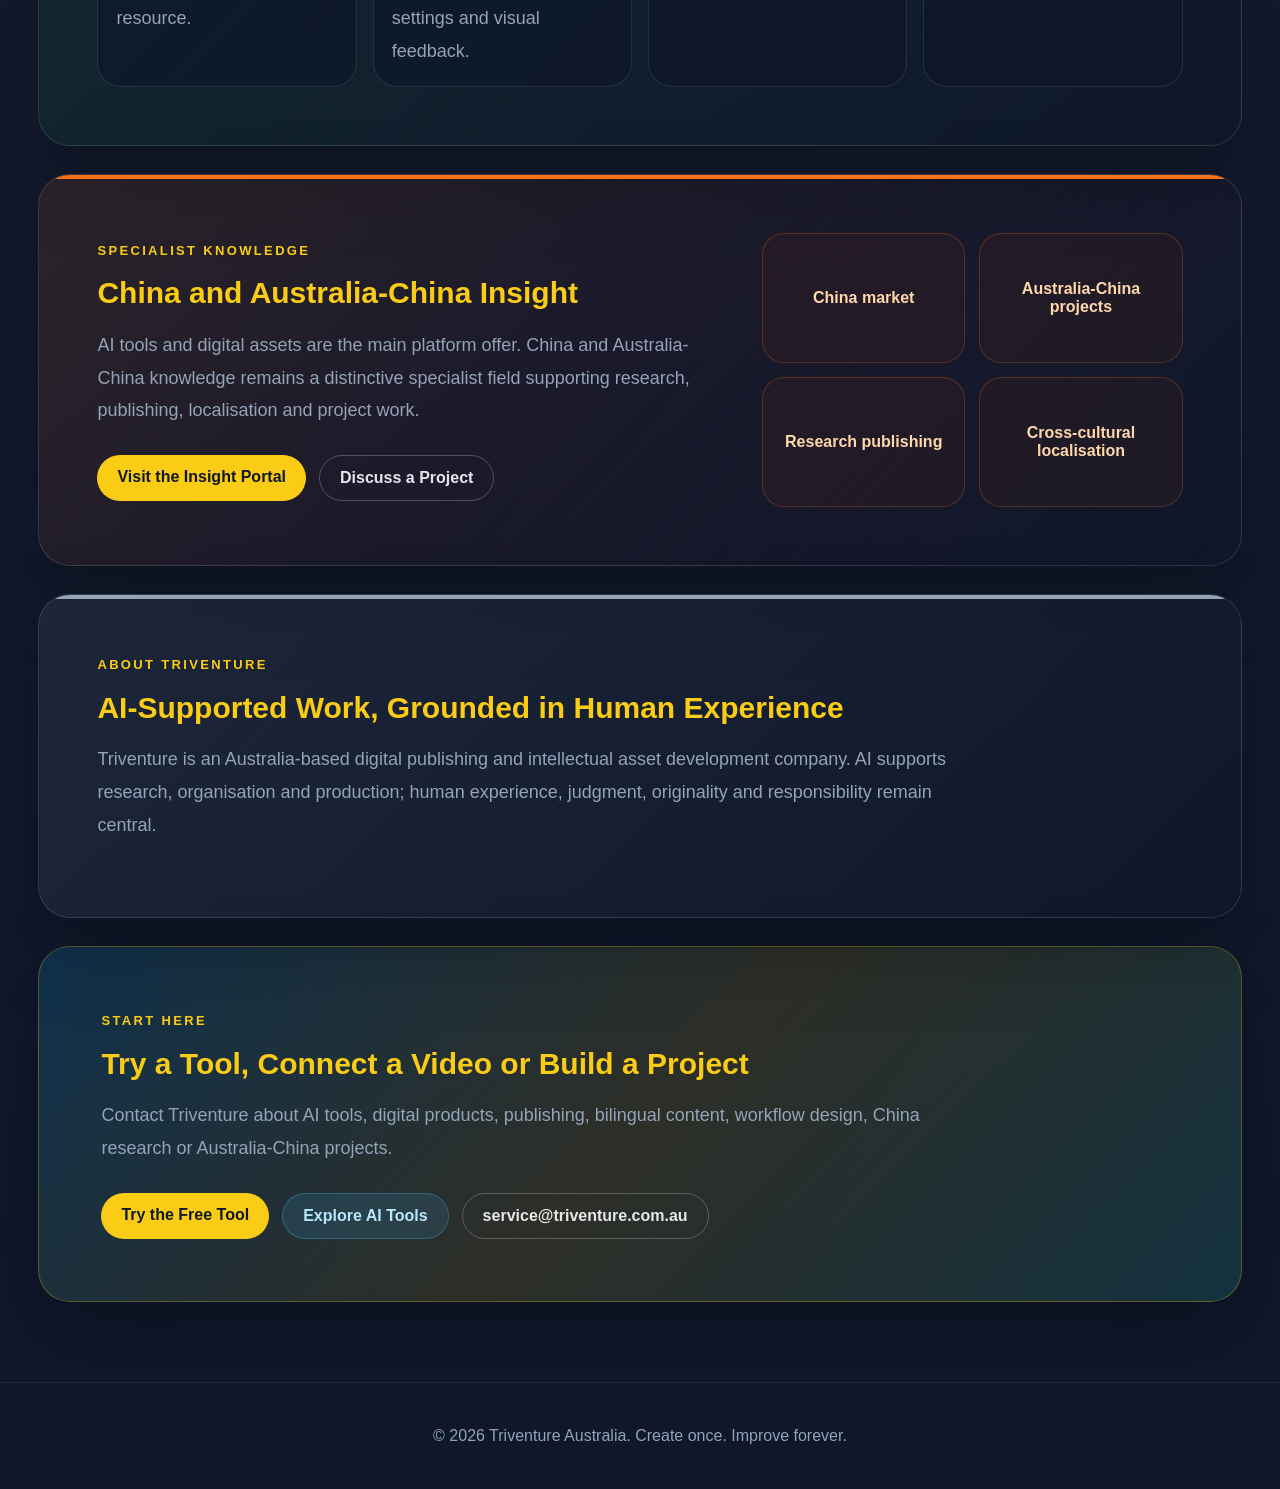
==== commit 766a74da: "Redesign English homepage with AI-first visuals and video module" ====
--- a/index.html
+++ b/index.html
@@ -3,12 +3,13 @@
 <head>
   <meta charset="UTF-8" />
   <meta name="viewport" content="width=device-width, initial-scale=1.0" />
-  <title>Triventure Australia | Build and Manage Digital Assets</title>
-  <meta name="description" content="Triventure helps creators, educators and small businesses turn knowledge, experience and original ideas into structured digital assets, publications and intellectual property." />
-  <meta name="keywords" content="digital assets, digital publishing, intellectual property, AI workflows, China insight, Australia China projects, digital resources" />
-  <meta property="og:title" content="Triventure Australia | Turn Knowledge into Lasting Digital Assets" />
-  <meta property="og:description" content="Learn the method, use practical tools, and work with Triventure to build publications, resources and reusable intellectual property." />
+  <title>Triventure Australia | AI Tools and Digital Assets</title>
+  <meta name="description" content="Explore practical AI tools, digital asset workflows, publishing support and China insight from Triventure Australia." />
+  <meta name="keywords" content="AI tools, digital assets, AI workflows, digital publishing, content monetisation, China insight, Australia China projects" />
+  <meta property="og:title" content="Triventure Australia | AI Tools and Digital Assets" />
+  <meta property="og:description" content="Use practical AI tools, build digital products and turn knowledge into lasting digital assets." />
   <meta property="og:type" content="website" />
+  <meta property="og:image" content="https://www.triventure.com.au/assets/triventure-ai-banner.svg" />
   <link rel="canonical" href="https://www.triventure.com.au/" />
   <link rel="alternate" hreflang="en" href="https://www.triventure.com.au/" />
   <link rel="alternate" hreflang="zh-CN" href="https://www.triventure.com.au/zh/" />
@@ -18,15 +19,15 @@
   <header class="header">
     <a class="brand" href="#top" aria-label="Triventure Australia home">
       <strong>Triventure Australia</strong>
-      <span>Digital Assets · Publishing · China Insight</span>
+      <span>AI Tools · Digital Assets · Publishing</span>
     </a>
     <nav class="main-nav" aria-label="Primary navigation">
-      <a href="#how-it-works">How It Works</a>
+      <a href="#ai-tools">AI Tools</a>
+      <a href="#video">Video</a>
       <a href="#free-tool">Free Tool</a>
-      <a href="#ai-tools">AI Tools</a>
+      <a href="#services">Services</a>
+      <a href="#projects">Projects</a>
       <a href="#china-insight">China Insight</a>
-      <a href="#projects">Projects</a>
-      <a href="#services">Services</a>
       <a href="#about">About</a>
     </nav>
     <div class="header-actions">
@@ -35,180 +36,236 @@
     </div>
   </header>
 
-  <main id="top">
-    <section class="hero hero-v2">
+  <main id="top" class="homepage-v3">
+    <section class="hero hero-v3">
       <div class="hero-copy">
-        <p class="eyebrow">AI-Powered Digital Asset Development</p>
-        <h1>Turn Knowledge into Lasting Digital Assets</h1>
-        <p class="hero-lead">Learn how to transform knowledge, professional experience and original ideas into structured digital resources, publications and reusable intellectual property.</p>
-        <p class="hero-support">Use practical workflows and tools to begin independently, or work with Triventure to develop your project. Our specialist experience in China and Australia-China engagement provides an additional field of knowledge, research and cross-cultural application.</p>
+        <p class="eyebrow">AI-FIRST DIGITAL ASSET DEVELOPMENT</p>
+        <h1>Use AI to Build Useful Digital Assets</h1>
+        <p class="hero-lead">Triventure helps individuals and organisations turn knowledge, ideas and workflows into practical AI tools, digital products and long-term intellectual assets.</p>
+        <p class="hero-support">Start with a free tool, explore an AI platform, watch a practical demonstration, or work with us to structure and publish your own project.</p>
         <div class="buttons hero-actions">
-          <a href="#how-it-works">Learn the Method</a>
-          <a href="starter-canvas.html">Start with a Free Tool</a>
+          <a href="#ai-tools">Explore AI Tools</a>
+          <a href="starter-canvas.html">Try the Free Tool</a>
           <a href="#contact">Build with Triventure</a>
         </div>
-        <p class="hero-motto">Create once. Improve forever.</p>
-      </div>
-
-      <div class="asset-map" aria-label="Knowledge to digital asset workflow">
-        <div class="asset-map-header">
-          <span>Knowledge Core</span>
-          <strong>Living Asset System</strong>
-        </div>
-        <div class="asset-flow">
-          <div><span>01</span><strong>Discover</strong><small>Experience · Research · Ideas</small></div>
-          <div><span>02</span><strong>Structure</strong><small>Frameworks · Workflows · Tools</small></div>
-          <div><span>03</span><strong>Create</strong><small>Books · Resources · Media</small></div>
-          <div><span>04</span><strong>Register</strong><small>Rights · Versions · Access</small></div>
-          <div><span>05</span><strong>Publish</strong><small>Test · Distribute · Learn</small></div>
-          <div><span>06</span><strong>Improve</strong><small>Feedback · Licensing · Growth</small></div>
-        </div>
-        <div class="asset-types">
-          <span>E-books</span><span>Prompt Kits</span><span>Workbooks</span><span>Audio</span><span>Video</span><span>Research</span><span>AI Workflows</span>
-        </div>
-      </div>
-    </section>
-
-    <section class="cards core-paths" aria-label="Choose your path">
-      <article>
-        <p class="card-kicker">01 · LEARN</p>
-        <h3>Learn the Method</h3>
-        <p>Understand what can become a digital asset and follow a practical path from knowledge core to published, manageable and improvable asset.</p>
-        <a href="#how-it-works">See the Six-Step Method →</a>
-      </article>
-      <article>
-        <p class="card-kicker">02 · START</p>
-        <h3>Use a Free Tool</h3>
-        <p>Define your knowledge core, audience, first asset, access level and next action with the bilingual Digital Asset Starter Canvas.</p>
-        <a href="starter-canvas.html">Open the Starter Canvas →</a>
-      </article>
-      <article>
-        <p class="card-kicker">03 · BUILD</p>
-        <h3>Build with Triventure</h3>
-        <p>Get support with knowledge structuring, digital publishing, bilingual content, asset systems and AI-assisted production workflows.</p>
-        <a href="#services">Explore Services →</a>
-      </article>
-    </section>
-
-    <section id="how-it-works" class="feature method-section">
-      <p class="eyebrow">How It Works</p>
-      <h2>A Practical Path from Knowledge to Digital Asset</h2>
-      <p>A digital asset is more than a file. It has a defined purpose, audience, ownership, version, access level, publication path and improvement plan.</p>
-      <div class="steps six-steps">
-        <article><strong>01</strong><h3>Discover</h3><p>Identify knowledge, experience, research or creative work worth preserving and sharing.</p></article>
-        <article><strong>02</strong><h3>Structure</h3><p>Turn scattered material into a clear framework, workflow, curriculum or content system.</p></article>
-        <article><strong>03</strong><h3>Create</h3><p>Build the smallest useful version: a guide, worksheet, ebook, audio, course or data resource.</p></article>
-        <article><strong>04</strong><h3>Register</h3><p>Record the asset, source files, rights, version, access level, owner and development status.</p></article>
-        <article><strong>05</strong><h3>Publish</h3><p>Release to a suitable channel, test with real users and observe what creates value.</p></article>
-        <article><strong>06</strong><h3>Improve</h3><p>Use feedback to update, combine, license, translate or develop new derivative assets.</p></article>
-      </div>
-    </section>
-
-    <section id="free-tool" class="feature free-tool-section">
-      <div class="split-panel">
-        <div>
-          <p class="eyebrow">Free Bilingual Tool</p>
+        <div class="hero-proof" aria-label="Triventure focus areas">
+          <span>AI workflows</span><span>Digital products</span><span>Publishing</span><span>China insight</span>
+        </div>
+      </div>
+      <figure class="hero-banner">
+        <img src="assets/triventure-ai-banner.svg" alt="AI tools connecting knowledge, content, media and digital products" width="960" height="720" />
+        <figcaption>Create once. Improve forever.</figcaption>
+      </figure>
+    </section>
+
+    <section id="ai-tools" class="feature visual-section section-ai">
+      <div class="section-heading split-heading">
+        <div>
+          <p class="eyebrow">FEATURED AI TOOLS</p>
+          <h2>Start with a Real Task</h2>
+        </div>
+        <p>AI is the main entry point. Each tool or service is connected to a concrete task: planning, research, content creation, media production or asset management.</p>
+      </div>
+      <div class="visual-card-grid">
+        <article class="visual-card featured-card">
+          <img src="assets/tool-starter-canvas.svg" alt="Digital Asset Starter Canvas interface illustration" loading="lazy" width="640" height="420" />
+          <div class="visual-card-body">
+            <span class="status-pill">FREE · LIVE</span>
+            <h3>Digital Asset Starter Canvas</h3>
+            <p>Clarify your knowledge core, target user, first useful product, access model and next action.</p>
+            <a href="starter-canvas.html">Open the Free Tool →</a>
+          </div>
+        </article>
+        <article class="visual-card">
+          <img src="assets/tool-ai-gateway.svg" alt="Multiple AI models and media tools illustration" loading="lazy" width="640" height="420" />
+          <div class="visual-card-body">
+            <span class="status-pill external-pill">THIRD-PARTY PLATFORM</span>
+            <h3>AI Tool Gateway</h3>
+            <p>Access research, writing, image, audio and video capabilities through a third-party AI platform.</p>
+            <a href="https://triv.lk888.ai" target="_blank" rel="noreferrer">Explore the AI Gateway →</a>
+          </div>
+        </article>
+        <article class="visual-card">
+          <img src="assets/tool-content-kit.svg" alt="AI content monetisation toolkit illustration" loading="lazy" width="640" height="420" />
+          <div class="visual-card-body">
+            <span class="status-pill beta-pill">BETA</span>
+            <h3>AI Content Monetisation Kit</h3>
+            <p>Turn one area of real knowledge into a small testable digital product and a repeatable content system.</p>
+            <a href="#contact">Ask About the Beta →</a>
+          </div>
+        </article>
+        <article class="visual-card">
+          <img src="assets/tool-workflow.svg" alt="AI-assisted workflow system illustration" loading="lazy" width="640" height="420" />
+          <div class="visual-card-body">
+            <span class="status-pill service-pill">SERVICE</span>
+            <h3>AI Workflow Design</h3>
+            <p>Build a human-led process for research, writing, review, publishing, media and improvement.</p>
+            <a href="#services">See Workflow Services →</a>
+          </div>
+        </article>
+      </div>
+      <p class="platform-note">The AI gateway is operated by a third party. Models, pricing, accounts, privacy and service terms are controlled by that provider.</p>
+    </section>
+
+    <section id="video" class="feature visual-section section-video">
+      <div class="section-heading split-heading">
+        <div>
+          <p class="eyebrow">VIDEO DEMONSTRATION</p>
+          <h2>Show the Idea, Not Only the Words</h2>
+        </div>
+        <p>This module supports a YouTube ID, Vimeo ID or a hosted MP4 file. A live video can be connected by changing one value without redesigning the section.</p>
+      </div>
+      <div class="video-layout">
+        <div class="video-module" data-video-module data-youtube-id="" data-vimeo-id="" data-video-src="" data-poster="assets/triventure-video-poster.svg">
+          <div class="video-placeholder">
+            <img src="assets/triventure-video-poster.svg" alt="Triventure featured video placeholder" loading="lazy" width="960" height="540" />
+            <div class="video-placeholder-copy">
+              <span class="play-icon" aria-hidden="true">▶</span>
+              <strong>Featured Video Module</strong>
+              <small>Ready for YouTube, Vimeo or hosted MP4</small>
+            </div>
+          </div>
+        </div>
+        <div class="video-copy">
+          <h3>Suggested first video</h3>
+          <p><strong>What Is a Digital Asset — and How Can AI Help?</strong></p>
+          <p>A 60–90 second introduction can explain Triventure faster than another long paragraph. It can show the Starter Canvas, the AI gateway and one real project.</p>
+          <ul class="check-list compact-check-list">
+            <li>Embed a YouTube or Vimeo video</li>
+            <li>Host and play an MP4 file</li>
+            <li>Use a branded poster before publishing</li>
+          </ul>
+          <a class="text-link" href="#contact">Connect a featured video →</a>
+        </div>
+      </div>
+    </section>
+
+    <section id="free-tool" class="feature visual-section section-free">
+      <div class="split-panel visual-split">
+        <div>
+          <p class="eyebrow">FREE BILINGUAL TOOL</p>
           <h2>Digital Asset Starter Canvas</h2>
-          <p>Use the first Triventure public workflow tool to define one knowledge core and turn it into a realistic first asset.</p>
+          <p>Use the first Triventure public workflow tool to turn one knowledge core into a realistic first asset.</p>
           <ul class="check-list">
             <li>English and Chinese interface</li>
-            <li>Records your knowledge core, audience and first asset</li>
-            <li>Separates public, paid and private material</li>
-            <li>Saves locally in your browser</li>
-            <li>Exports a record and prints to PDF</li>
+            <li>Local browser saving</li>
+            <li>JSON record export</li>
+            <li>Print or save to PDF</li>
+            <li>Public, paid and private access planning</li>
           </ul>
           <div class="buttons">
             <a href="starter-canvas.html">Open English Version</a>
             <a href="starter-canvas.html?lang=zh">打开中文版</a>
           </div>
         </div>
-        <aside class="tool-preview" aria-label="Starter canvas preview">
-          <span class="status-pill">V1 · Free</span>
-          <h3>Your first asset record</h3>
-          <div class="mini-record"><span>Knowledge Core</span><strong>What do you know?</strong></div>
-          <div class="mini-record"><span>First Asset</span><strong>What useful version can you create?</strong></div>
-          <div class="mini-record"><span>Access</span><strong>Public · Preview · Paid · Private</strong></div>
-          <div class="mini-record"><span>Next Action</span><strong>What will you complete next?</strong></div>
-        </aside>
-      </div>
-    </section>
-
-    <section id="ai-tools" class="feature directory">
-      <p class="eyebrow">AI Tools and Workflows</p>
-      <h2>Choose Tools by Task, Not by Hype</h2>
-      <p>AI can support research, writing, images, audio, video, analysis and publishing. Triventure focuses on selecting the right function for a defined asset-building task.</p>
-      <div class="tool-grid compact-grid">
-        <article><h3>Research</h3><p>Collect, compare and organise source material before creating an asset.</p></article>
-        <article><h3>Writing</h3><p>Draft, restructure, edit and adapt content while keeping human judgment central.</p></article>
-        <article><h3>Media</h3><p>Create supporting images, audio and video for publications and learning resources.</p></article>
-        <article><h3>Operations</h3><p>Support asset registers, publishing checklists, version control and repeated workflows.</p></article>
-      </div>
-      <p class="note">The linked AI gateway is provided by a third-party service. Models, pricing, login and terms are controlled by that platform.</p>
-      <a class="inline-link" href="https://triv.lk888.ai" target="_blank" rel="noreferrer">Explore the AI Tool Gateway →</a>
-    </section>
-
-    <section id="china-insight" class="feature china-section">
-      <p class="eyebrow">Specialist Knowledge Area</p>
-      <h2>China and Australia-China Insight</h2>
-      <p>Digital asset development is Triventure's operating system. China and Australia-China knowledge is one of its strongest specialist fields, built on decades of cross-cultural business, research, sport, media and project experience.</p>
-      <div class="knowledge-grid">
-        <article><h3>China Market Insight</h3><p>Research and practical interpretation for organisations seeking to understand Chinese markets, consumers and platforms.</p></article>
-        <article><h3>Australia-China Projects</h3><p>Project support, communication and knowledge development across business, education, culture and industry.</p></article>
-        <article><h3>Research Publishing</h3><p>Turn China-related expertise and research into briefings, reports, ebooks, learning materials and reusable content systems.</p></article>
-        <article><h3>Cross-Cultural Localisation</h3><p>Adapt ideas, products and publications for English-speaking and Chinese-speaking audiences.</p></article>
-      </div>
-      <div class="buttons">
-        <a href="https://www.triventure.online" target="_blank" rel="noreferrer">Visit the China Insight Portal</a>
-        <a href="#projects">See Related Projects</a>
-      </div>
-    </section>
-
-    <section id="projects" class="feature light">
-      <p class="eyebrow">Projects and Experiments</p>
-      <h2>Building, Testing and Improving Real Assets</h2>
-      <p>Projects are shown with their real development status. A prototype is not described as a finished product, and an experiment is not presented as guaranteed success.</p>
-      <div class="video-cards">
-        <article><span>Beta</span><h3>AI Content Monetisation Starter Kit</h3><p>A practical resource system for turning knowledge and experience into a small testable digital product.</p><a href="#contact">Resource Development</a></article>
-        <article><span>Prototype</span><h3>Photography Learning Simulator</h3><p>An interactive concept connecting photography theory with camera-setting practice and visual feedback.</p><a href="#contact">Project in Development</a></article>
-        <article><span>Experiment</span><h3>Double Honey</h3><p>An Eastern-inspired gift and mindful-living store testing product curation, ecommerce workflows and brand development.</p><a href="#contact">Commerce Experiment</a></article>
-        <article><span>Published</span><h3>AI in China</h3><p>An English-language publication and a case study in transforming specialist China knowledge into a digital asset.</p><a href="https://www.triventure.online" target="_blank" rel="noreferrer">China Knowledge Asset</a></article>
-      </div>
-    </section>
-
-    <section id="services" class="feature services-section">
-      <p class="eyebrow">Build with Triventure</p>
-      <h2>Practical Digital Asset Development Services</h2>
-      <div class="service-grid">
-        <article><p class="card-kicker">KNOWLEDGE TO PRODUCT</p><h3>Structure What You Know</h3><p>Turn notes, experience, research or teaching material into an ebook, guide, workbook, resource pack or knowledge product.</p></article>
-        <article><p class="card-kicker">DIGITAL PUBLISHING</p><h3>Prepare for Publication</h3><p>Develop content structure, editing, bilingual adaptation, PDF and ebook formats, metadata and publication preparation.</p></article>
-        <article><p class="card-kicker">ASSET SYSTEM</p><h3>Register and Manage Assets</h3><p>Create an asset register, file structure, version process, access levels and a realistic development plan.</p></article>
-        <article><p class="card-kicker">AI WORKFLOW</p><h3>Build a Repeatable Process</h3><p>Design a human-led AI workflow for research, content production, review, publishing and improvement.</p></article>
-      </div>
-    </section>
-
-    <section id="about" class="feature about-section">
-      <p class="eyebrow">About Triventure</p>
-      <h2>Digital Publishing for the AI Era, Grounded in Real Experience</h2>
-      <p>Triventure is an Australia-based digital publishing and intellectual property development company. Its central purpose is to transform useful knowledge, professional experience and original ideas into structured, manageable and reusable digital assets.</p>
-      <p>China and Australia-China engagement remains an important specialist strength, alongside AI-assisted content production, education resources, creative intellectual property and small-business digital development.</p>
-      <p class="note">AI supports research, organisation and production. Human experience, judgment, originality and responsibility remain central.</p>
-    </section>
-
-    <section id="contact" class="contact">
-      <p class="eyebrow">Start a Project</p>
-      <h2>What Knowledge Would You Like to Turn into an Asset?</h2>
-      <p>Contact Triventure about digital resources, publishing projects, bilingual content, asset registers, AI-assisted workflows, China research or Australia-China knowledge projects.</p>
-      <strong><a href="mailto:service@triventure.com.au" style="color: inherit;">service@triventure.com.au</a></strong>
+        <figure class="tool-screenshot">
+          <img src="assets/starter-canvas-preview.svg" alt="Preview of the Digital Asset Starter Canvas" loading="lazy" width="760" height="620" />
+        </figure>
+      </div>
+    </section>
+
+    <section id="how-it-works" class="feature visual-section section-method">
+      <div class="section-heading">
+        <p class="eyebrow">THE METHOD</p>
+        <h2>One Clear Path from Knowledge to Asset</h2>
+        <p>The detailed explanation is shortened on the homepage. Visitors can understand the whole method by scanning six visual steps.</p>
+      </div>
+      <div class="steps six-steps compact-steps">
+        <article><strong>01</strong><h3>Discover</h3><p>Find useful knowledge, experience or original work.</p></article>
+        <article><strong>02</strong><h3>Structure</h3><p>Organise it into a clear system or framework.</p></article>
+        <article><strong>03</strong><h3>Create</h3><p>Build the smallest useful product or resource.</p></article>
+        <article><strong>04</strong><h3>Register</h3><p>Record ownership, versions, files and access.</p></article>
+        <article><strong>05</strong><h3>Publish</h3><p>Release it, reach users and test real value.</p></article>
+        <article><strong>06</strong><h3>Improve</h3><p>Update, translate, combine, license or expand.</p></article>
+      </div>
+    </section>
+
+    <section id="services" class="feature visual-section section-services">
+      <div class="section-heading split-heading">
+        <div>
+          <p class="eyebrow">BUILD WITH TRIVENTURE</p>
+          <h2>Practical Services, Clear Outputs</h2>
+        </div>
+        <p>Services are presented as concrete outcomes instead of long descriptions.</p>
+      </div>
+      <div class="service-grid visual-service-grid">
+        <article><p class="card-kicker">KNOWLEDGE TO PRODUCT</p><h3>Turn Experience into a Product</h3><p>Guides, workbooks, ebooks, toolkits, learning resources and content systems.</p></article>
+        <article><p class="card-kicker">AI WORKFLOW</p><h3>Build a Repeatable Process</h3><p>Research, writing, media creation, review, publishing and improvement workflows.</p></article>
+        <article><p class="card-kicker">DIGITAL PUBLISHING</p><h3>Prepare for Publication</h3><p>Structure, editing, bilingual adaptation, PDF, ebook and metadata preparation.</p></article>
+        <article><p class="card-kicker">ASSET SYSTEM</p><h3>Organise What You Own</h3><p>Asset registers, file systems, versions, access levels and development priorities.</p></article>
+      </div>
+    </section>
+
+    <section id="projects" class="feature visual-section section-projects">
+      <div class="section-heading">
+        <p class="eyebrow">PROJECTS AND EXPERIMENTS</p>
+        <h2>Real Work with Honest Status Labels</h2>
+        <p>Projects provide evidence that Triventure builds and tests assets rather than only describing ideas.</p>
+      </div>
+      <div class="project-grid visual-project-grid">
+        <article><div class="project-visual project-visual-ai">AI</div><span>Beta</span><h3>AI Content Monetisation Kit</h3><p>A small-product and content-system starter resource.</p></article>
+        <article><div class="project-visual project-visual-photo">PHOTO</div><span>Prototype</span><h3>Photography Learning Simulator</h3><p>Interactive scenario learning for camera settings and visual feedback.</p></article>
+        <article><div class="project-visual project-visual-shop">SHOP</div><span>Experiment</span><h3>Double Honey</h3><p>An ecommerce and brand development experiment.</p></article>
+        <article><div class="project-visual project-visual-book">BOOK</div><span>Published</span><h3>AI in China</h3><p>An English ebook and specialist knowledge asset.</p><a href="https://www.triventure.online" target="_blank" rel="noreferrer">Visit China Insight →</a></article>
+      </div>
+    </section>
+
+    <section id="china-insight" class="feature visual-section section-china">
+      <div class="split-panel insight-split">
+        <div>
+          <p class="eyebrow">SPECIALIST KNOWLEDGE</p>
+          <h2>China and Australia-China Insight</h2>
+          <p>AI tools and digital assets are the main platform offer. China and Australia-China knowledge remains a distinctive specialist field supporting research, publishing, localisation and project work.</p>
+          <div class="buttons">
+            <a href="https://www.triventure.online" target="_blank" rel="noreferrer">Visit the Insight Portal</a>
+            <a href="#contact">Discuss a Project</a>
+          </div>
+        </div>
+        <div class="insight-map" aria-label="China and Australia knowledge areas">
+          <span>China market</span><span>Australia-China projects</span><span>Research publishing</span><span>Cross-cultural localisation</span>
+        </div>
+      </div>
+    </section>
+
+    <section id="about" class="feature visual-section section-about">
+      <p class="eyebrow">ABOUT TRIVENTURE</p>
+      <h2>AI-Supported Work, Grounded in Human Experience</h2>
+      <p>Triventure is an Australia-based digital publishing and intellectual asset development company. AI supports research, organisation and production; human experience, judgment, originality and responsibility remain central.</p>
+    </section>
+
+    <section id="contact" class="contact final-cta">
+      <p class="eyebrow">START HERE</p>
+      <h2>Try a Tool, Connect a Video or Build a Project</h2>
+      <p>Contact Triventure about AI tools, digital products, publishing, bilingual content, workflow design, China research or Australia-China projects.</p>
+      <div class="buttons final-buttons">
+        <a href="starter-canvas.html">Try the Free Tool</a>
+        <a href="https://triv.lk888.ai" target="_blank" rel="noreferrer">Explore AI Tools</a>
+        <a href="mailto:service@triventure.com.au">service@triventure.com.au</a>
+      </div>
     </section>
   </main>
 
-  <footer>
-    <p>© 2026 Triventure Australia. Create once. Improve forever.</p>
-  </footer>
-
+  <footer><p>© 2026 Triventure Australia. Create once. Improve forever.</p></footer>
   <script>
+    (() => {
+      const module = document.querySelector('[data-video-module]');
+      if (!module) return;
+      const youtubeId = (module.dataset.youtubeId || '').trim();
+      const vimeoId = (module.dataset.vimeoId || '').trim();
+      const videoSrc = (module.dataset.videoSrc || '').trim();
+      const poster = (module.dataset.poster || '').trim();
+      let content = '';
+      if (youtubeId) {
+        content = `<iframe src="https://www.youtube-nocookie.com/embed/${encodeURIComponent(youtubeId)}" title="Triventure featured video" loading="lazy" allow="accelerometer; autoplay; clipboard-write; encrypted-media; gyroscope; picture-in-picture; web-share" allowfullscreen></iframe>`;
+      } else if (vimeoId) {
+        content = `<iframe src="https://player.vimeo.com/video/${encodeURIComponent(vimeoId)}" title="Triventure featured video" loading="lazy" allow="autoplay; fullscreen; picture-in-picture" allowfullscreen></iframe>`;
+      } else if (videoSrc) {
+        content = `<video controls preload="metadata" ${poster ? `poster="${poster}"` : ''}><source src="${videoSrc}" type="video/mp4">Your browser does not support embedded video.</video>`;
+      }
+      if (content) module.innerHTML = content;
+    })();
     window.va = window.va || function () { (window.vaq = window.vaq || []).push(arguments); };
   </script>
   <script defer src="/_vercel/insights/script.js"></script>
 </body>
-</html>+</html>
--- a/styles.css
+++ b/styles.css
@@ -1,4 +1,4 @@
 @import url("base.css");
 @import url("language.css");
-@import url("resources.css");
+@import url("homepage-v3.css");
 @import url("print.css") print;
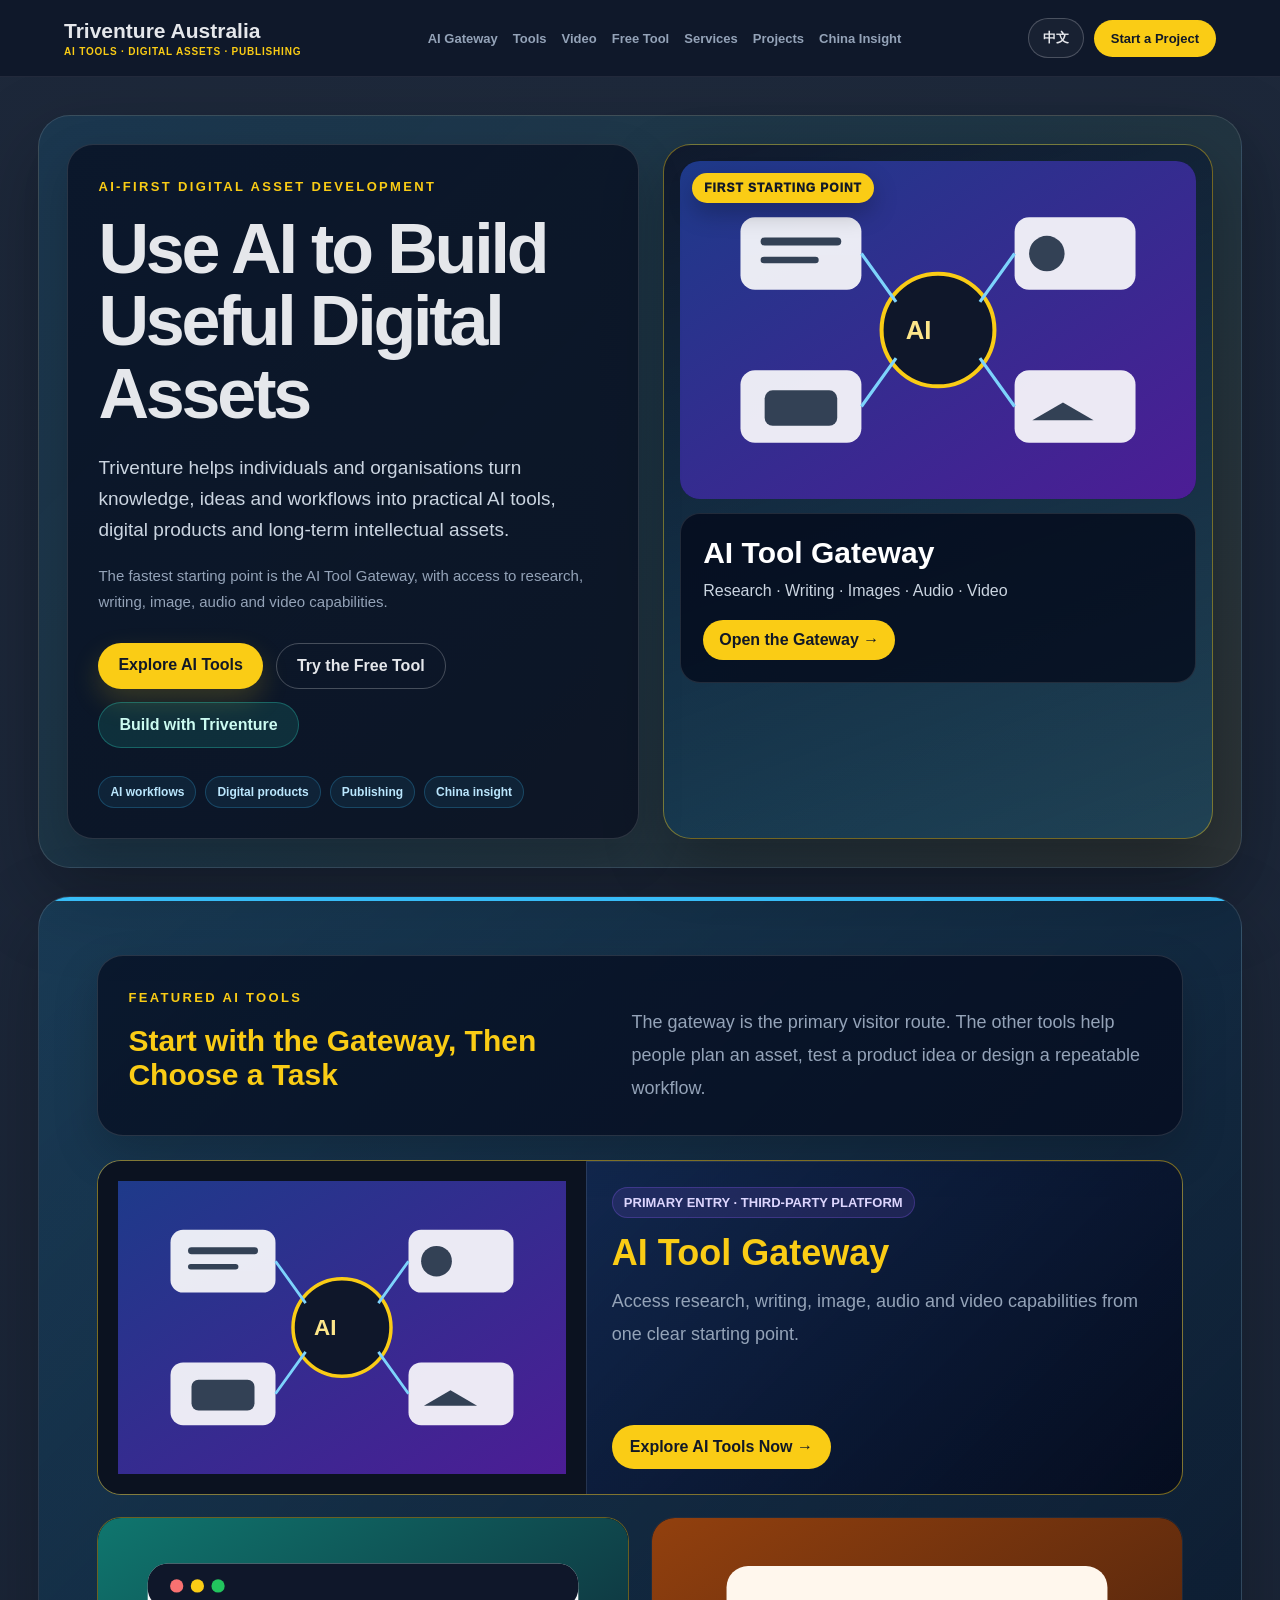
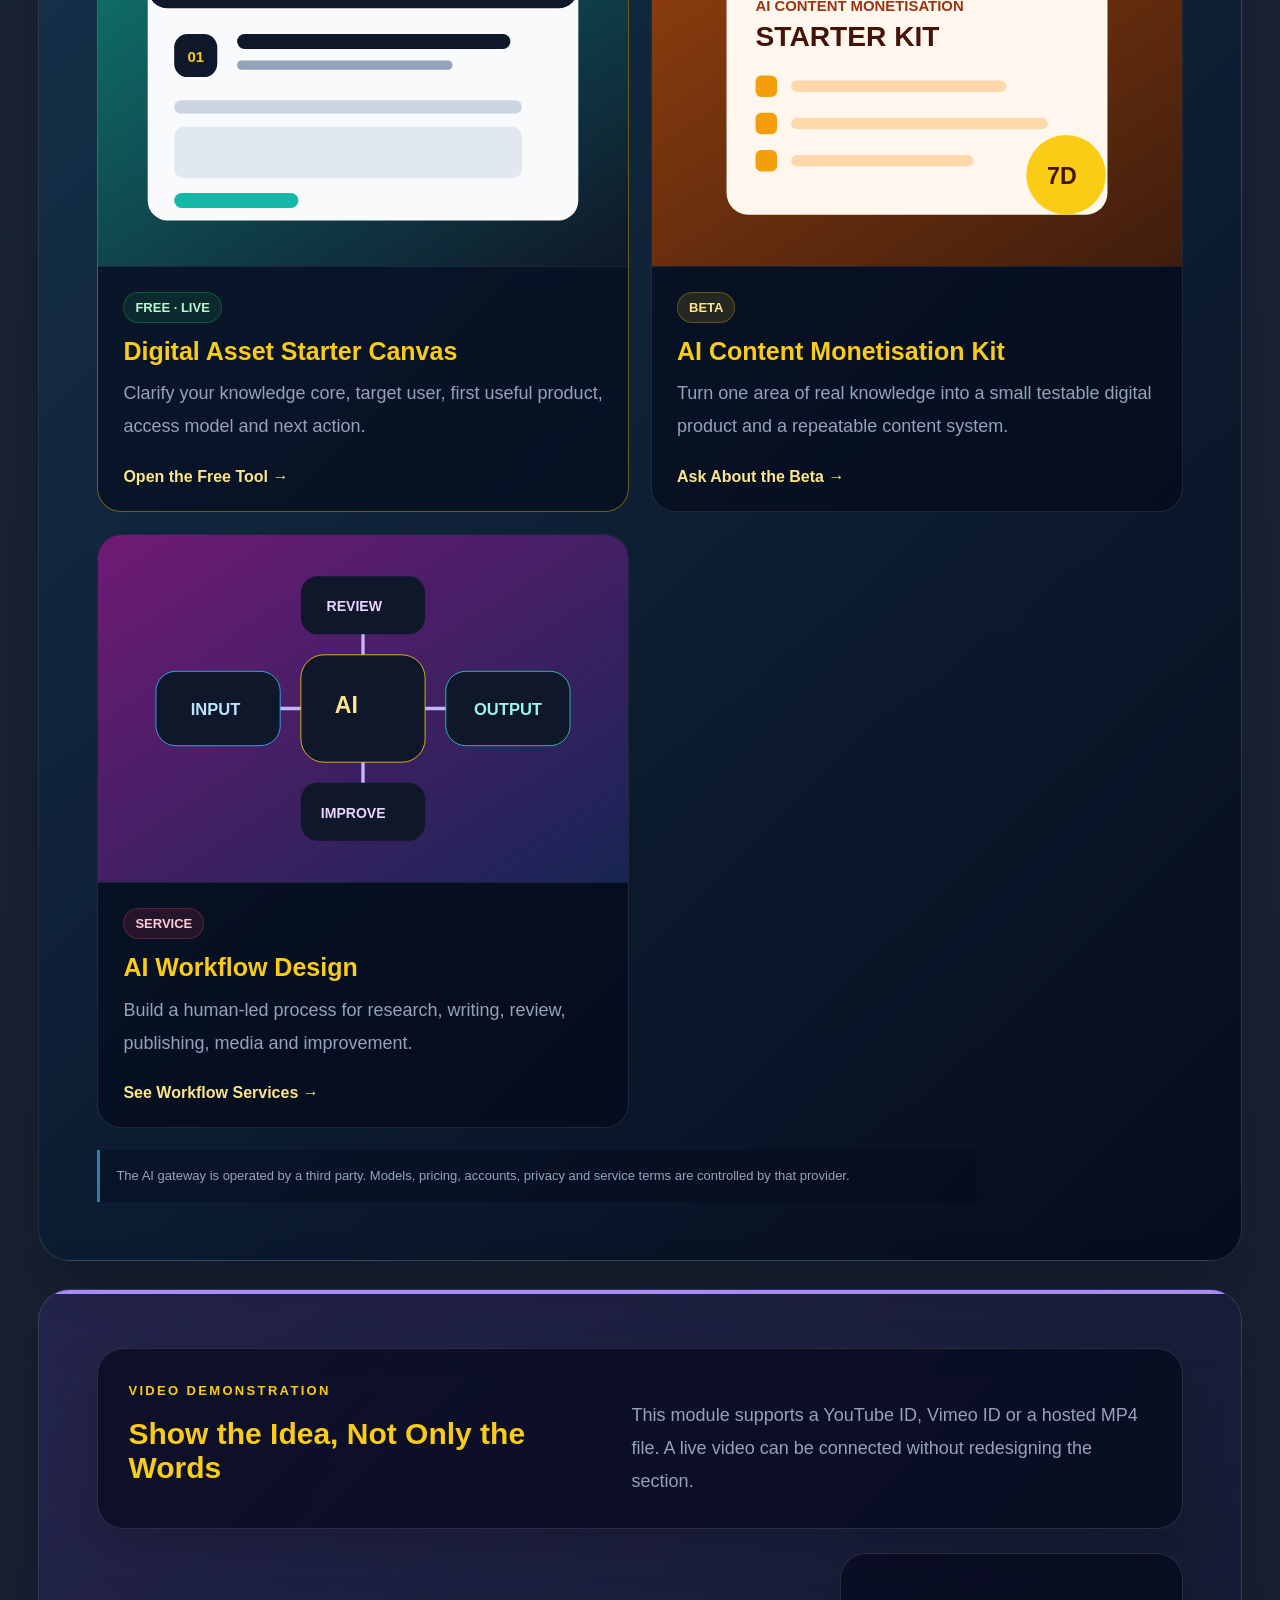
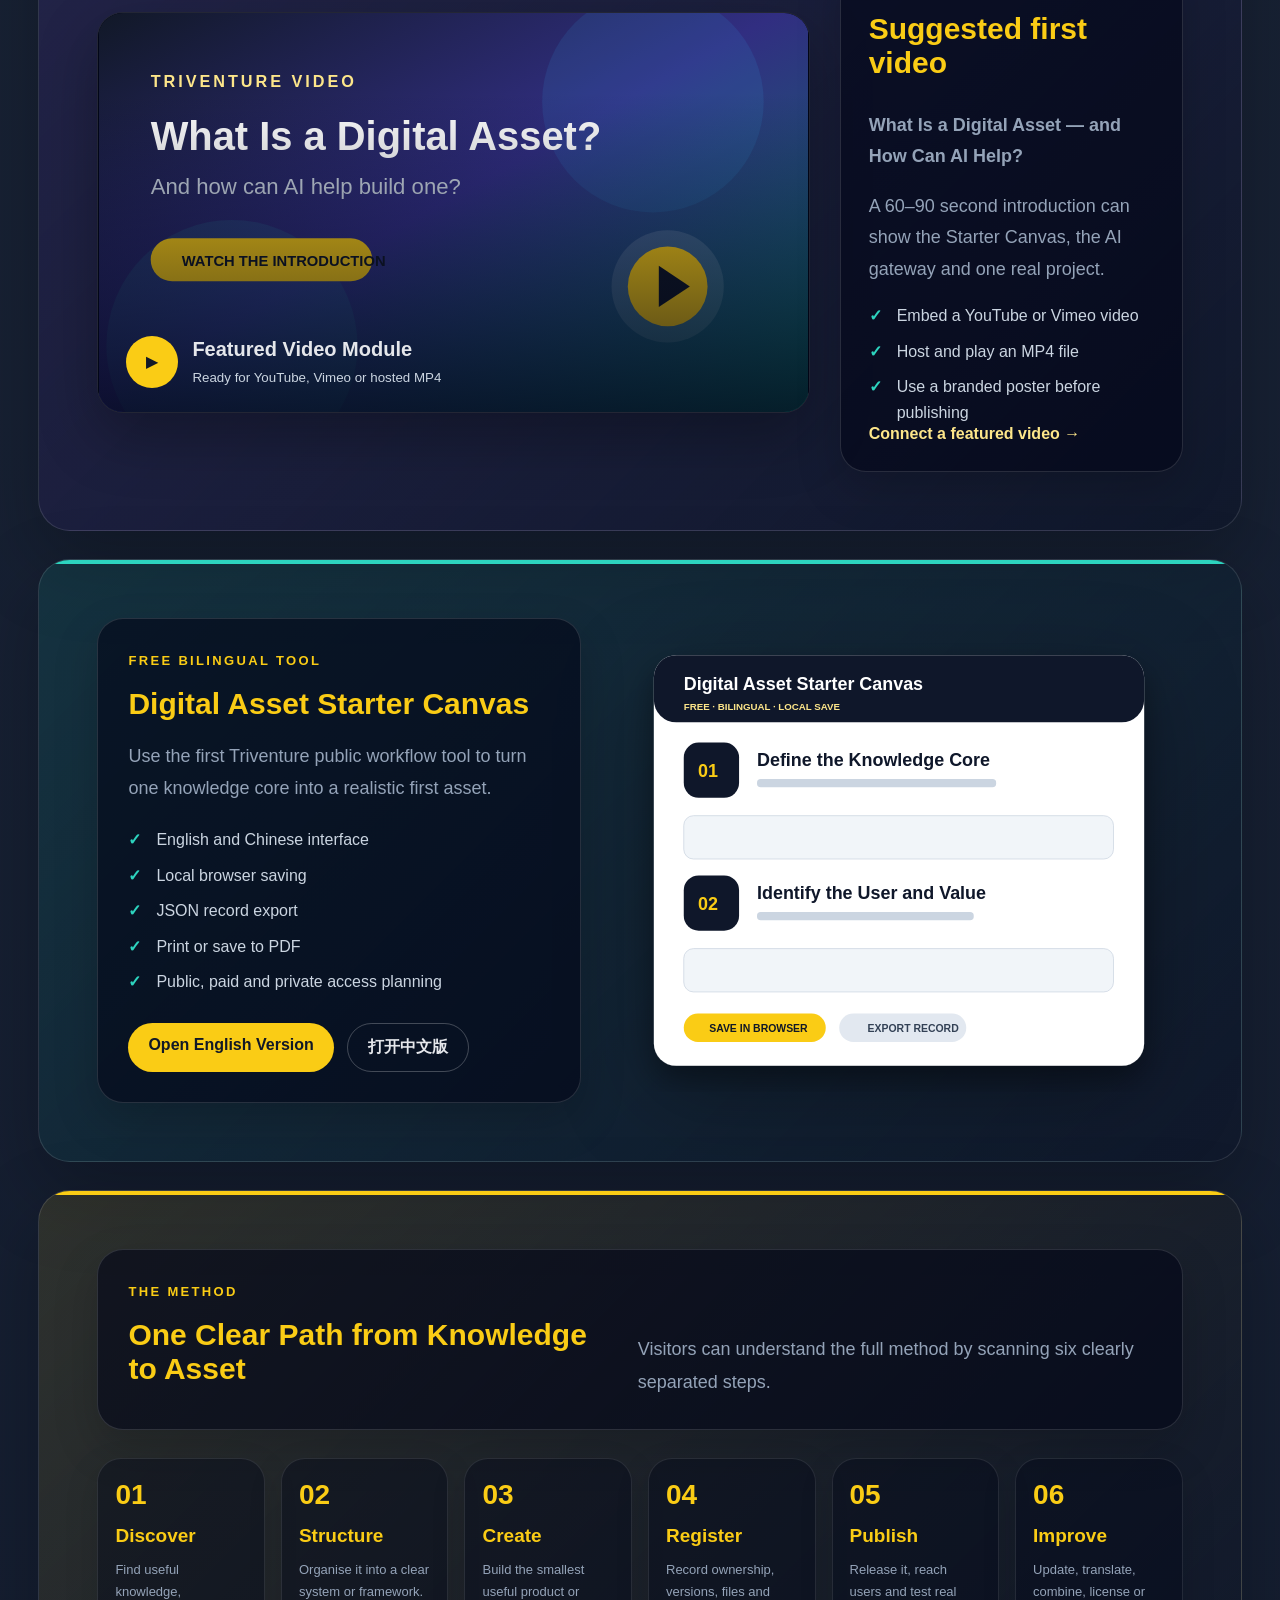
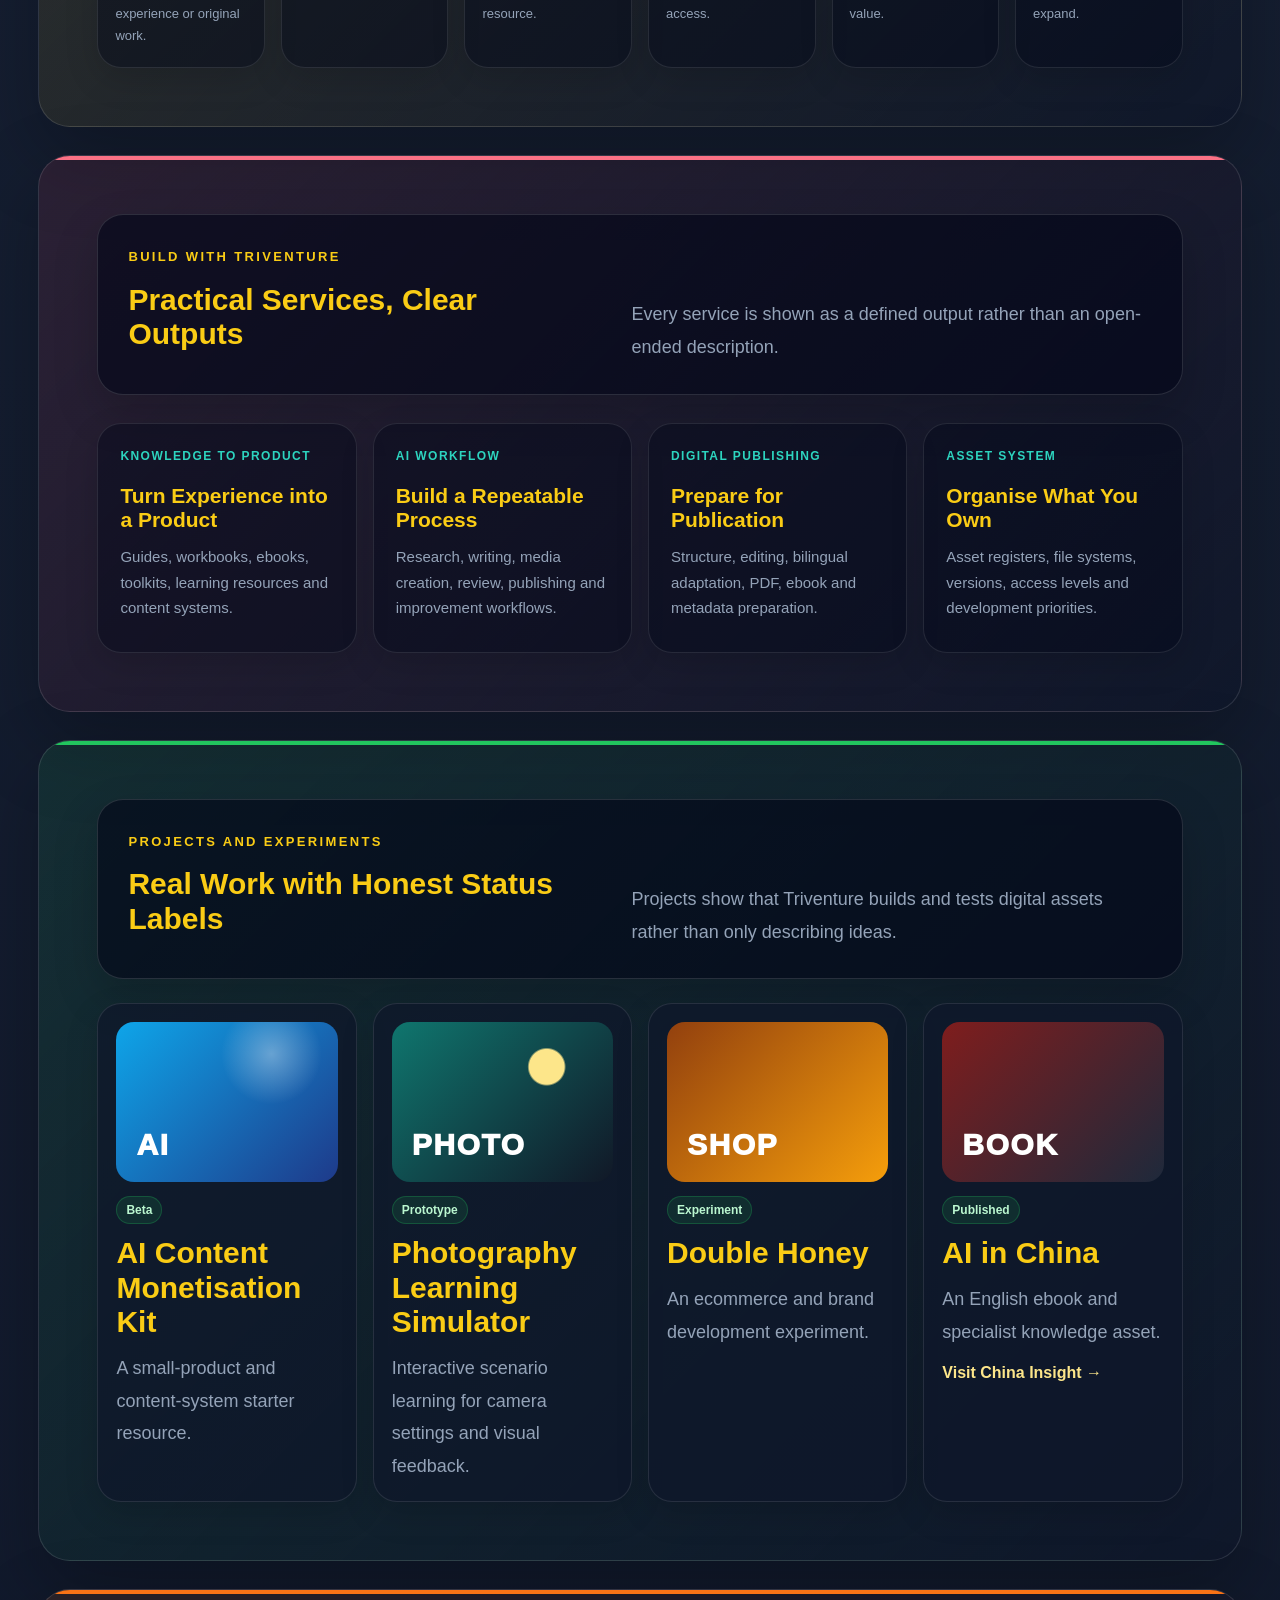
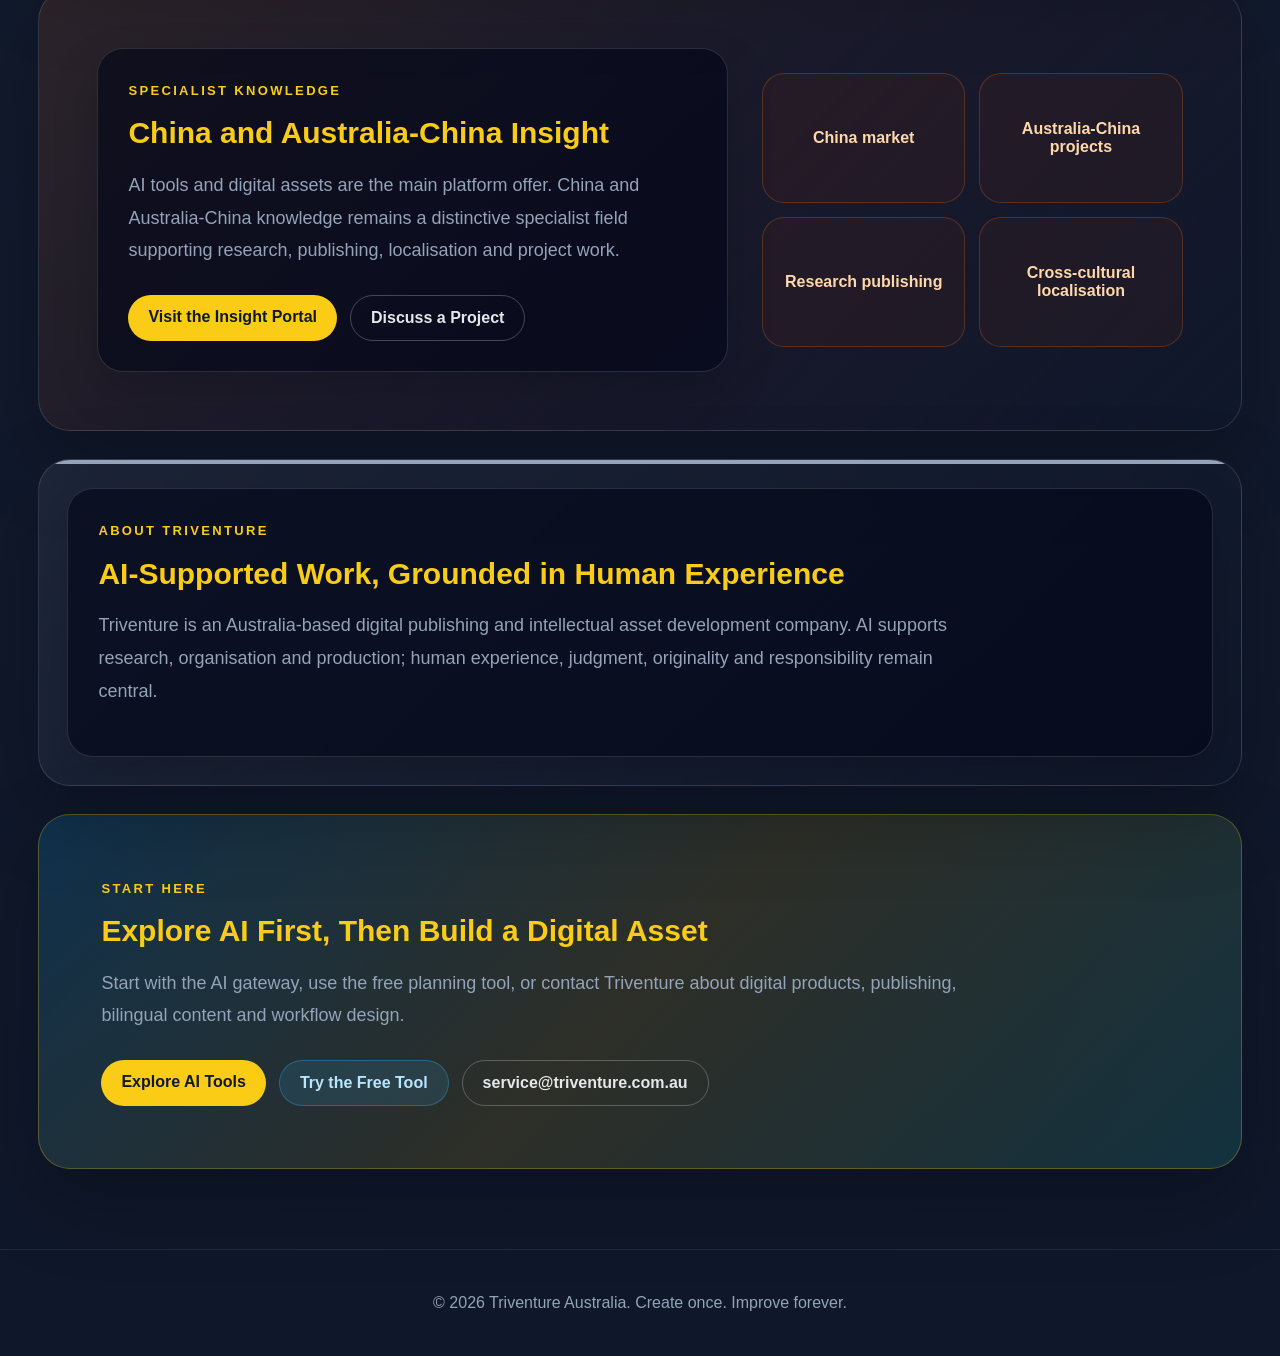
==== commit 61ec5813: "Make AI gateway the primary homepage entry and box all text" ====
--- a/index.html
+++ b/index.html
@@ -22,13 +22,13 @@
       <span>AI Tools · Digital Assets · Publishing</span>
     </a>
     <nav class="main-nav" aria-label="Primary navigation">
-      <a href="#ai-tools">AI Tools</a>
+      <a href="https://triv.lk888.ai" target="_blank" rel="noreferrer">AI Gateway</a>
+      <a href="#ai-tools">Tools</a>
       <a href="#video">Video</a>
       <a href="#free-tool">Free Tool</a>
       <a href="#services">Services</a>
       <a href="#projects">Projects</a>
       <a href="#china-insight">China Insight</a>
-      <a href="#about">About</a>
     </nav>
     <div class="header-actions">
       <a class="language-link" href="zh/index.html" lang="zh-CN">中文</a>
@@ -37,14 +37,14 @@
   </header>
 
   <main id="top" class="homepage-v3">
-    <section class="hero hero-v3">
-      <div class="hero-copy">
+    <section class="hero hero-v4">
+      <div class="boxed-copy hero-primary-card">
         <p class="eyebrow">AI-FIRST DIGITAL ASSET DEVELOPMENT</p>
         <h1>Use AI to Build Useful Digital Assets</h1>
         <p class="hero-lead">Triventure helps individuals and organisations turn knowledge, ideas and workflows into practical AI tools, digital products and long-term intellectual assets.</p>
-        <p class="hero-support">Start with a free tool, explore an AI platform, watch a practical demonstration, or work with us to structure and publish your own project.</p>
+        <p class="hero-support">The fastest starting point is the AI Tool Gateway, with access to research, writing, image, audio and video capabilities.</p>
         <div class="buttons hero-actions">
-          <a href="#ai-tools">Explore AI Tools</a>
+          <a class="gateway-primary" href="https://triv.lk888.ai" target="_blank" rel="noreferrer">Explore AI Tools</a>
           <a href="starter-canvas.html">Try the Free Tool</a>
           <a href="#contact">Build with Triventure</a>
         </div>
@@ -52,23 +52,39 @@
           <span>AI workflows</span><span>Digital products</span><span>Publishing</span><span>China insight</span>
         </div>
       </div>
-      <figure class="hero-banner">
-        <img src="assets/triventure-ai-banner.svg" alt="AI tools connecting knowledge, content, media and digital products" width="960" height="720" />
-        <figcaption>Create once. Improve forever.</figcaption>
-      </figure>
+
+      <a class="gateway-spotlight" href="https://triv.lk888.ai" target="_blank" rel="noreferrer" aria-label="Open the Triventure AI Tool Gateway">
+        <span class="gateway-ribbon">FIRST STARTING POINT</span>
+        <img src="assets/tool-ai-gateway.svg" alt="Open the AI Tool Gateway for research, writing, images, audio and video" width="640" height="420" data-editable-image="gateway-hero" />
+        <span class="gateway-spotlight-copy">
+          <strong>AI Tool Gateway</strong>
+          <span>Research · Writing · Images · Audio · Video</span>
+          <span class="gateway-open">Open the Gateway →</span>
+        </span>
+      </a>
     </section>
 
     <section id="ai-tools" class="feature visual-section section-ai">
-      <div class="section-heading split-heading">
+      <div class="section-heading boxed-heading">
         <div>
           <p class="eyebrow">FEATURED AI TOOLS</p>
-          <h2>Start with a Real Task</h2>
-        </div>
-        <p>AI is the main entry point. Each tool or service is connected to a concrete task: planning, research, content creation, media production or asset management.</p>
+          <h2>Start with the Gateway, Then Choose a Task</h2>
+        </div>
+        <p>The gateway is the primary visitor route. The other tools help people plan an asset, test a product idea or design a repeatable workflow.</p>
       </div>
       <div class="visual-card-grid">
+        <article class="visual-card gateway-card">
+          <img src="assets/tool-ai-gateway.svg" alt="Multiple AI models and media tools illustration" loading="lazy" width="640" height="420" data-editable-image="gateway-card" />
+          <div class="visual-card-body">
+            <span class="status-pill external-pill">PRIMARY ENTRY · THIRD-PARTY PLATFORM</span>
+            <h3>AI Tool Gateway</h3>
+            <p>Access research, writing, image, audio and video capabilities from one clear starting point.</p>
+            <a class="gateway-card-cta" href="https://triv.lk888.ai" target="_blank" rel="noreferrer">Explore AI Tools Now →</a>
+          </div>
+        </article>
+
         <article class="visual-card featured-card">
-          <img src="assets/tool-starter-canvas.svg" alt="Digital Asset Starter Canvas interface illustration" loading="lazy" width="640" height="420" />
+          <img src="assets/tool-starter-canvas.svg" alt="Digital Asset Starter Canvas interface illustration" loading="lazy" width="640" height="420" data-editable-image="starter-card" />
           <div class="visual-card-body">
             <span class="status-pill">FREE · LIVE</span>
             <h3>Digital Asset Starter Canvas</h3>
@@ -76,17 +92,9 @@
             <a href="starter-canvas.html">Open the Free Tool →</a>
           </div>
         </article>
+
         <article class="visual-card">
-          <img src="assets/tool-ai-gateway.svg" alt="Multiple AI models and media tools illustration" loading="lazy" width="640" height="420" />
-          <div class="visual-card-body">
-            <span class="status-pill external-pill">THIRD-PARTY PLATFORM</span>
-            <h3>AI Tool Gateway</h3>
-            <p>Access research, writing, image, audio and video capabilities through a third-party AI platform.</p>
-            <a href="https://triv.lk888.ai" target="_blank" rel="noreferrer">Explore the AI Gateway →</a>
-          </div>
-        </article>
-        <article class="visual-card">
-          <img src="assets/tool-content-kit.svg" alt="AI content monetisation toolkit illustration" loading="lazy" width="640" height="420" />
+          <img src="assets/tool-content-kit.svg" alt="AI content monetisation toolkit illustration" loading="lazy" width="640" height="420" data-editable-image="content-kit-card" />
           <div class="visual-card-body">
             <span class="status-pill beta-pill">BETA</span>
             <h3>AI Content Monetisation Kit</h3>
@@ -94,8 +102,9 @@
             <a href="#contact">Ask About the Beta →</a>
           </div>
         </article>
+
         <article class="visual-card">
-          <img src="assets/tool-workflow.svg" alt="AI-assisted workflow system illustration" loading="lazy" width="640" height="420" />
+          <img src="assets/tool-workflow.svg" alt="AI-assisted workflow system illustration" loading="lazy" width="640" height="420" data-editable-image="workflow-card" />
           <div class="visual-card-body">
             <span class="status-pill service-pill">SERVICE</span>
             <h3>AI Workflow Design</h3>
@@ -108,17 +117,17 @@
     </section>
 
     <section id="video" class="feature visual-section section-video">
-      <div class="section-heading split-heading">
+      <div class="section-heading boxed-heading">
         <div>
           <p class="eyebrow">VIDEO DEMONSTRATION</p>
           <h2>Show the Idea, Not Only the Words</h2>
         </div>
-        <p>This module supports a YouTube ID, Vimeo ID or a hosted MP4 file. A live video can be connected by changing one value without redesigning the section.</p>
+        <p>This module supports a YouTube ID, Vimeo ID or a hosted MP4 file. A live video can be connected without redesigning the section.</p>
       </div>
       <div class="video-layout">
         <div class="video-module" data-video-module data-youtube-id="" data-vimeo-id="" data-video-src="" data-poster="assets/triventure-video-poster.svg">
           <div class="video-placeholder">
-            <img src="assets/triventure-video-poster.svg" alt="Triventure featured video placeholder" loading="lazy" width="960" height="540" />
+            <img src="assets/triventure-video-poster.svg" alt="Triventure featured video placeholder" loading="lazy" width="960" height="540" data-editable-image="video-poster" />
             <div class="video-placeholder-copy">
               <span class="play-icon" aria-hidden="true">▶</span>
               <strong>Featured Video Module</strong>
@@ -126,10 +135,10 @@
             </div>
           </div>
         </div>
-        <div class="video-copy">
+        <div class="video-copy boxed-copy">
           <h3>Suggested first video</h3>
           <p><strong>What Is a Digital Asset — and How Can AI Help?</strong></p>
-          <p>A 60–90 second introduction can explain Triventure faster than another long paragraph. It can show the Starter Canvas, the AI gateway and one real project.</p>
+          <p>A 60–90 second introduction can show the Starter Canvas, the AI gateway and one real project.</p>
           <ul class="check-list compact-check-list">
             <li>Embed a YouTube or Vimeo video</li>
             <li>Host and play an MP4 file</li>
@@ -142,7 +151,7 @@
 
     <section id="free-tool" class="feature visual-section section-free">
       <div class="split-panel visual-split">
-        <div>
+        <div class="boxed-copy">
           <p class="eyebrow">FREE BILINGUAL TOOL</p>
           <h2>Digital Asset Starter Canvas</h2>
           <p>Use the first Triventure public workflow tool to turn one knowledge core into a realistic first asset.</p>
@@ -159,16 +168,18 @@
           </div>
         </div>
         <figure class="tool-screenshot">
-          <img src="assets/starter-canvas-preview.svg" alt="Preview of the Digital Asset Starter Canvas" loading="lazy" width="760" height="620" />
+          <img src="assets/starter-canvas-preview.svg" alt="Preview of the Digital Asset Starter Canvas" loading="lazy" width="760" height="620" data-editable-image="starter-preview" />
         </figure>
       </div>
     </section>
 
     <section id="how-it-works" class="feature visual-section section-method">
-      <div class="section-heading">
-        <p class="eyebrow">THE METHOD</p>
-        <h2>One Clear Path from Knowledge to Asset</h2>
-        <p>The detailed explanation is shortened on the homepage. Visitors can understand the whole method by scanning six visual steps.</p>
+      <div class="section-heading boxed-heading">
+        <div>
+          <p class="eyebrow">THE METHOD</p>
+          <h2>One Clear Path from Knowledge to Asset</h2>
+        </div>
+        <p>Visitors can understand the full method by scanning six clearly separated steps.</p>
       </div>
       <div class="steps six-steps compact-steps">
         <article><strong>01</strong><h3>Discover</h3><p>Find useful knowledge, experience or original work.</p></article>
@@ -181,12 +192,12 @@
     </section>
 
     <section id="services" class="feature visual-section section-services">
-      <div class="section-heading split-heading">
+      <div class="section-heading boxed-heading">
         <div>
           <p class="eyebrow">BUILD WITH TRIVENTURE</p>
           <h2>Practical Services, Clear Outputs</h2>
         </div>
-        <p>Services are presented as concrete outcomes instead of long descriptions.</p>
+        <p>Every service is shown as a defined output rather than an open-ended description.</p>
       </div>
       <div class="service-grid visual-service-grid">
         <article><p class="card-kicker">KNOWLEDGE TO PRODUCT</p><h3>Turn Experience into a Product</h3><p>Guides, workbooks, ebooks, toolkits, learning resources and content systems.</p></article>
@@ -197,10 +208,12 @@
     </section>
 
     <section id="projects" class="feature visual-section section-projects">
-      <div class="section-heading">
-        <p class="eyebrow">PROJECTS AND EXPERIMENTS</p>
-        <h2>Real Work with Honest Status Labels</h2>
-        <p>Projects provide evidence that Triventure builds and tests assets rather than only describing ideas.</p>
+      <div class="section-heading boxed-heading">
+        <div>
+          <p class="eyebrow">PROJECTS AND EXPERIMENTS</p>
+          <h2>Real Work with Honest Status Labels</h2>
+        </div>
+        <p>Projects show that Triventure builds and tests digital assets rather than only describing ideas.</p>
       </div>
       <div class="project-grid visual-project-grid">
         <article><div class="project-visual project-visual-ai">AI</div><span>Beta</span><h3>AI Content Monetisation Kit</h3><p>A small-product and content-system starter resource.</p></article>
@@ -212,7 +225,7 @@
 
     <section id="china-insight" class="feature visual-section section-china">
       <div class="split-panel insight-split">
-        <div>
+        <div class="boxed-copy">
           <p class="eyebrow">SPECIALIST KNOWLEDGE</p>
           <h2>China and Australia-China Insight</h2>
           <p>AI tools and digital assets are the main platform offer. China and Australia-China knowledge remains a distinctive specialist field supporting research, publishing, localisation and project work.</p>
@@ -228,18 +241,20 @@
     </section>
 
     <section id="about" class="feature visual-section section-about">
-      <p class="eyebrow">ABOUT TRIVENTURE</p>
-      <h2>AI-Supported Work, Grounded in Human Experience</h2>
-      <p>Triventure is an Australia-based digital publishing and intellectual asset development company. AI supports research, organisation and production; human experience, judgment, originality and responsibility remain central.</p>
+      <div class="boxed-copy">
+        <p class="eyebrow">ABOUT TRIVENTURE</p>
+        <h2>AI-Supported Work, Grounded in Human Experience</h2>
+        <p>Triventure is an Australia-based digital publishing and intellectual asset development company. AI supports research, organisation and production; human experience, judgment, originality and responsibility remain central.</p>
+      </div>
     </section>
 
     <section id="contact" class="contact final-cta">
       <p class="eyebrow">START HERE</p>
-      <h2>Try a Tool, Connect a Video or Build a Project</h2>
-      <p>Contact Triventure about AI tools, digital products, publishing, bilingual content, workflow design, China research or Australia-China projects.</p>
+      <h2>Explore AI First, Then Build a Digital Asset</h2>
+      <p>Start with the AI gateway, use the free planning tool, or contact Triventure about digital products, publishing, bilingual content and workflow design.</p>
       <div class="buttons final-buttons">
+        <a href="https://triv.lk888.ai" target="_blank" rel="noreferrer">Explore AI Tools</a>
         <a href="starter-canvas.html">Try the Free Tool</a>
-        <a href="https://triv.lk888.ai" target="_blank" rel="noreferrer">Explore AI Tools</a>
         <a href="mailto:service@triventure.com.au">service@triventure.com.au</a>
       </div>
     </section>
@@ -266,6 +281,7 @@
     })();
     window.va = window.va || function () { (window.vaq = window.vaq || []).push(arguments); };
   </script>
+  <script src="homepage-media-editor.js"></script>
   <script defer src="/_vercel/insights/script.js"></script>
 </body>
 </html>
--- a/styles.css
+++ b/styles.css
@@ -1,4 +1,6 @@
 @import url("base.css");
 @import url("language.css");
 @import url("homepage-v3.css");
+@import url("mobile-media-fix.css");
+@import url("homepage-gateway-v4.css");
 @import url("print.css") print;
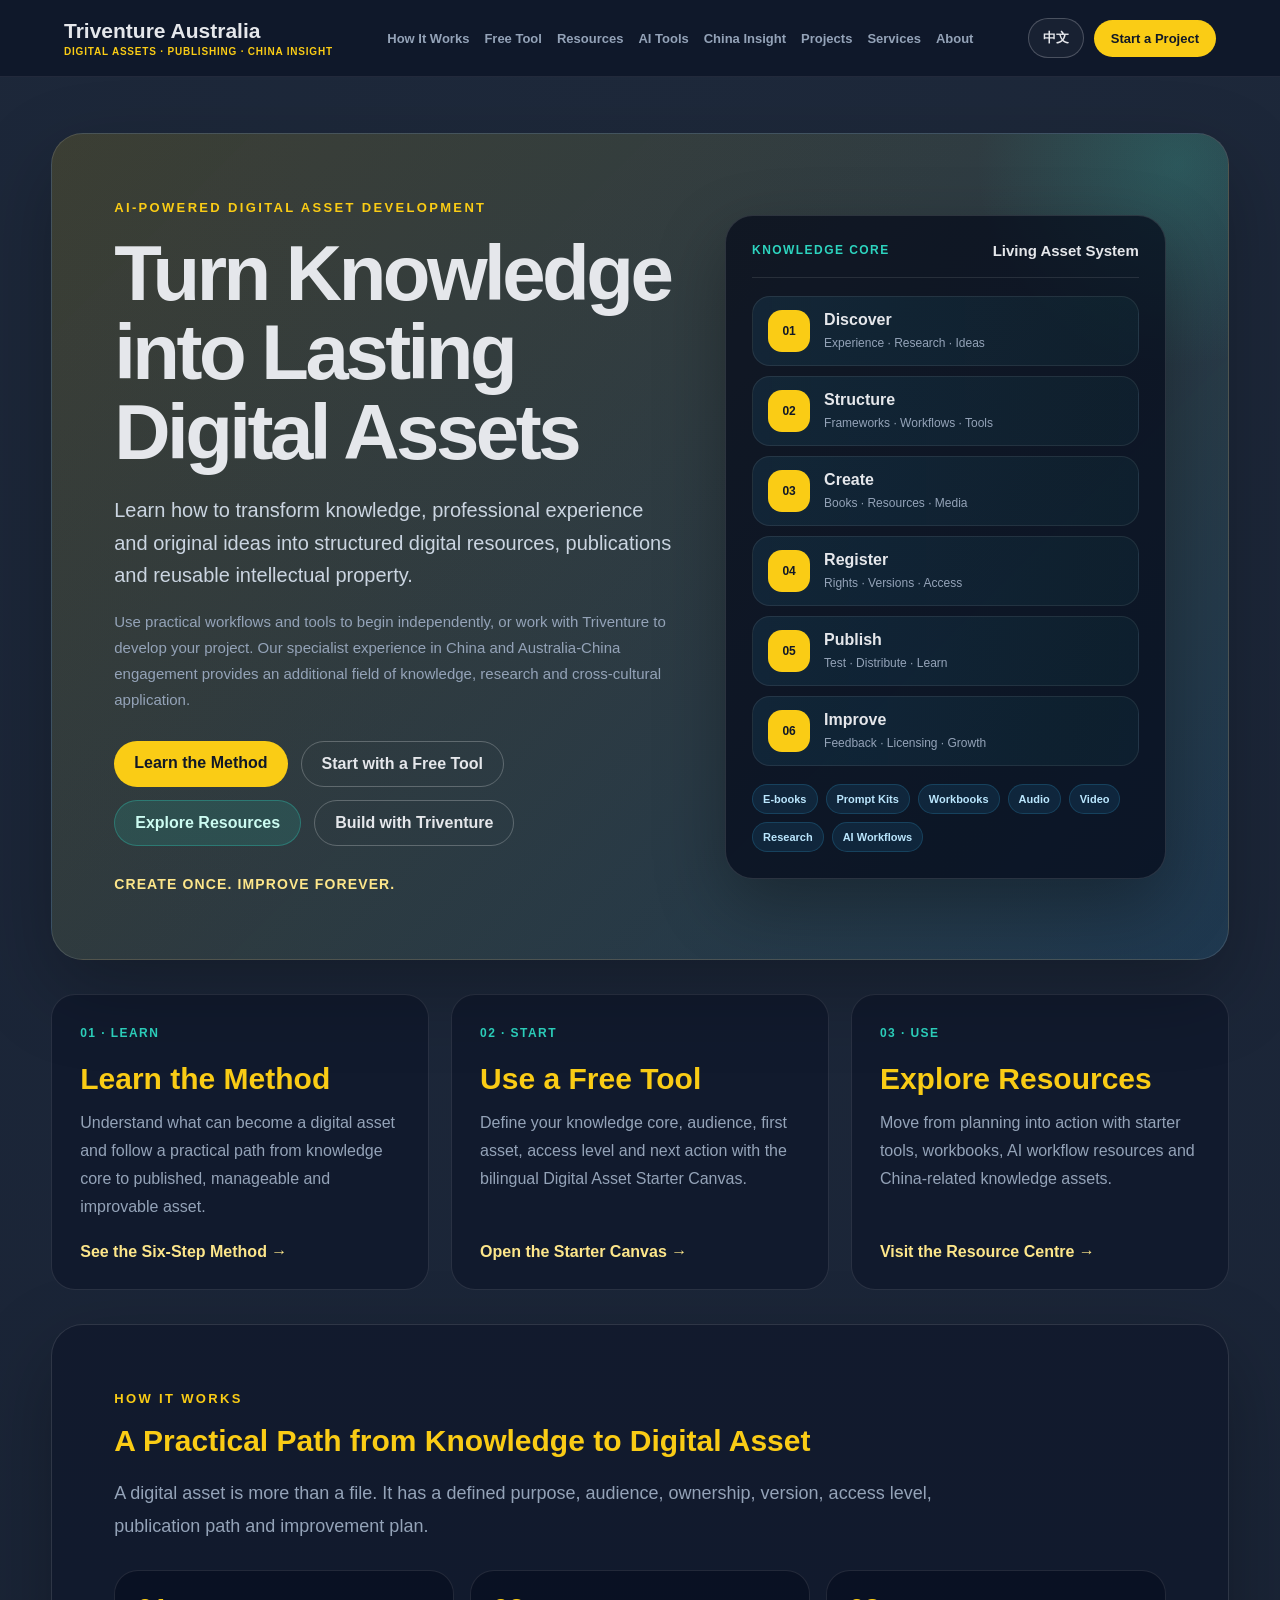
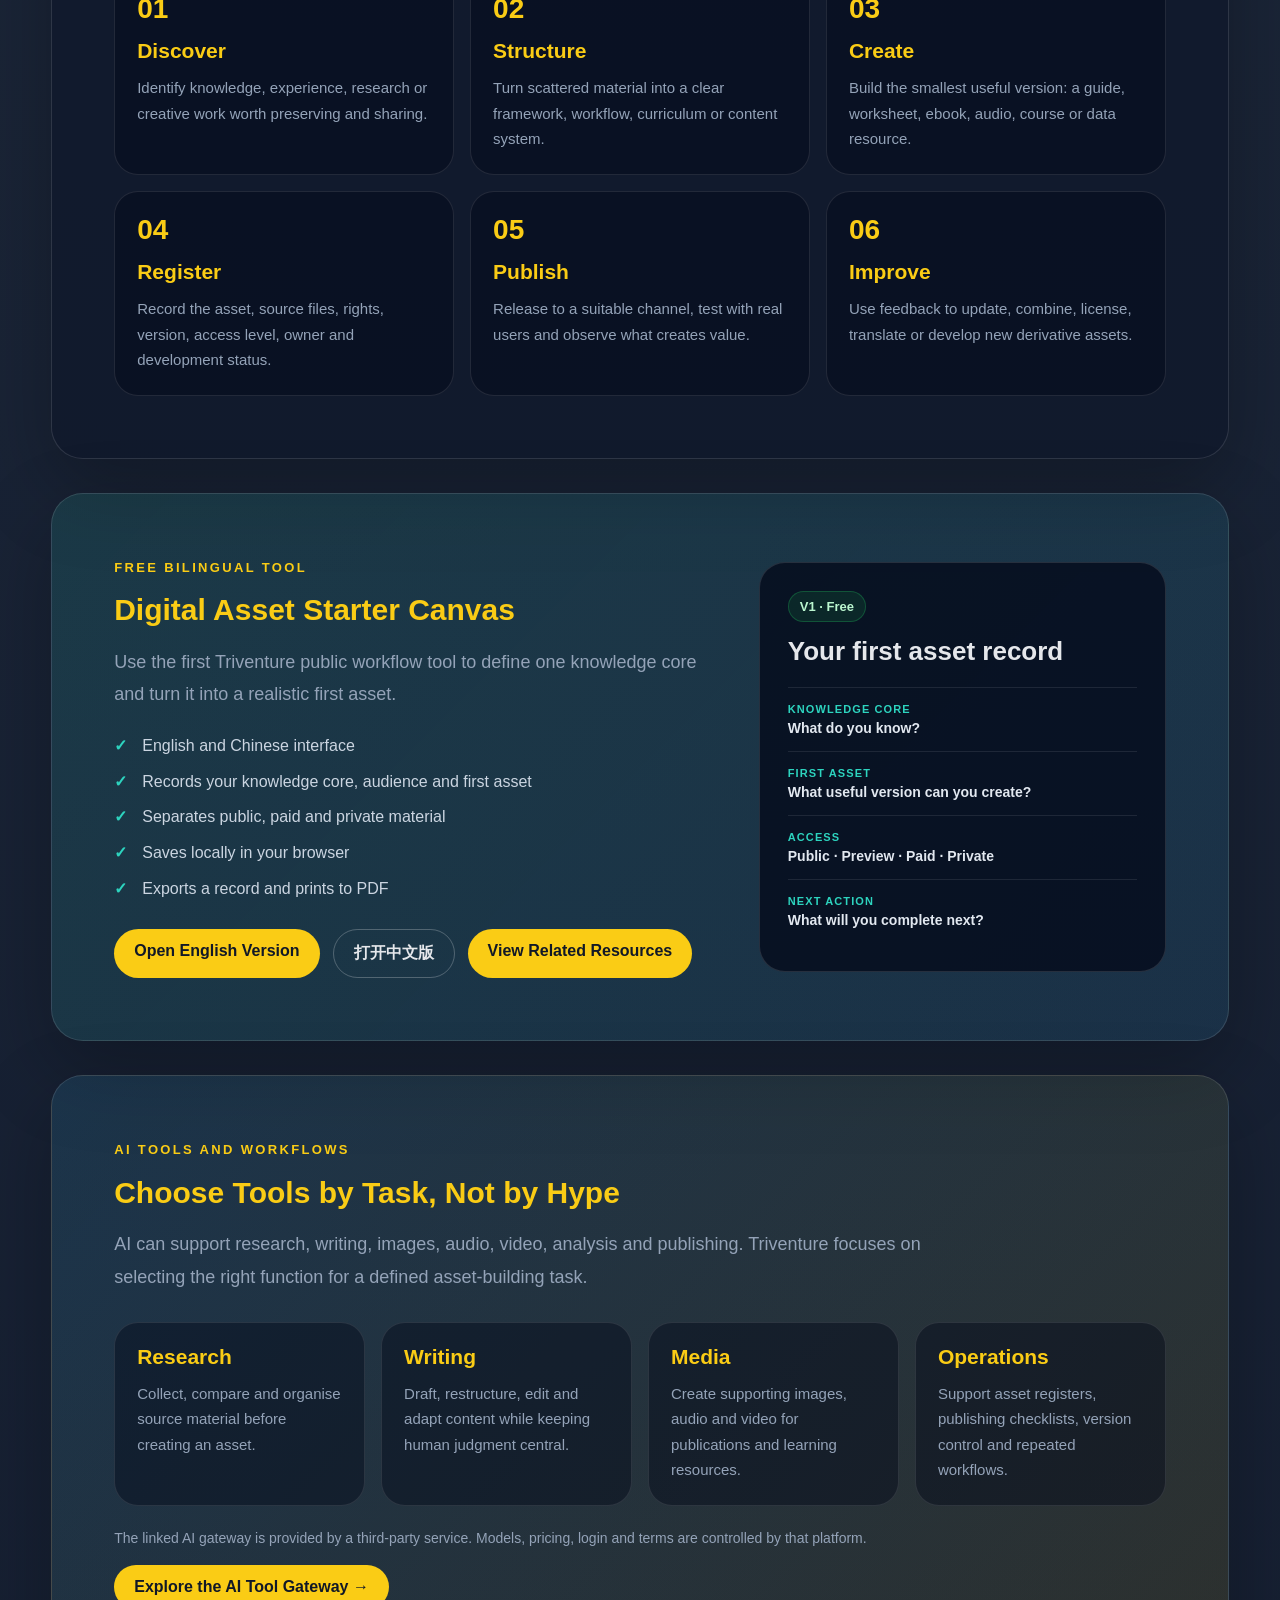
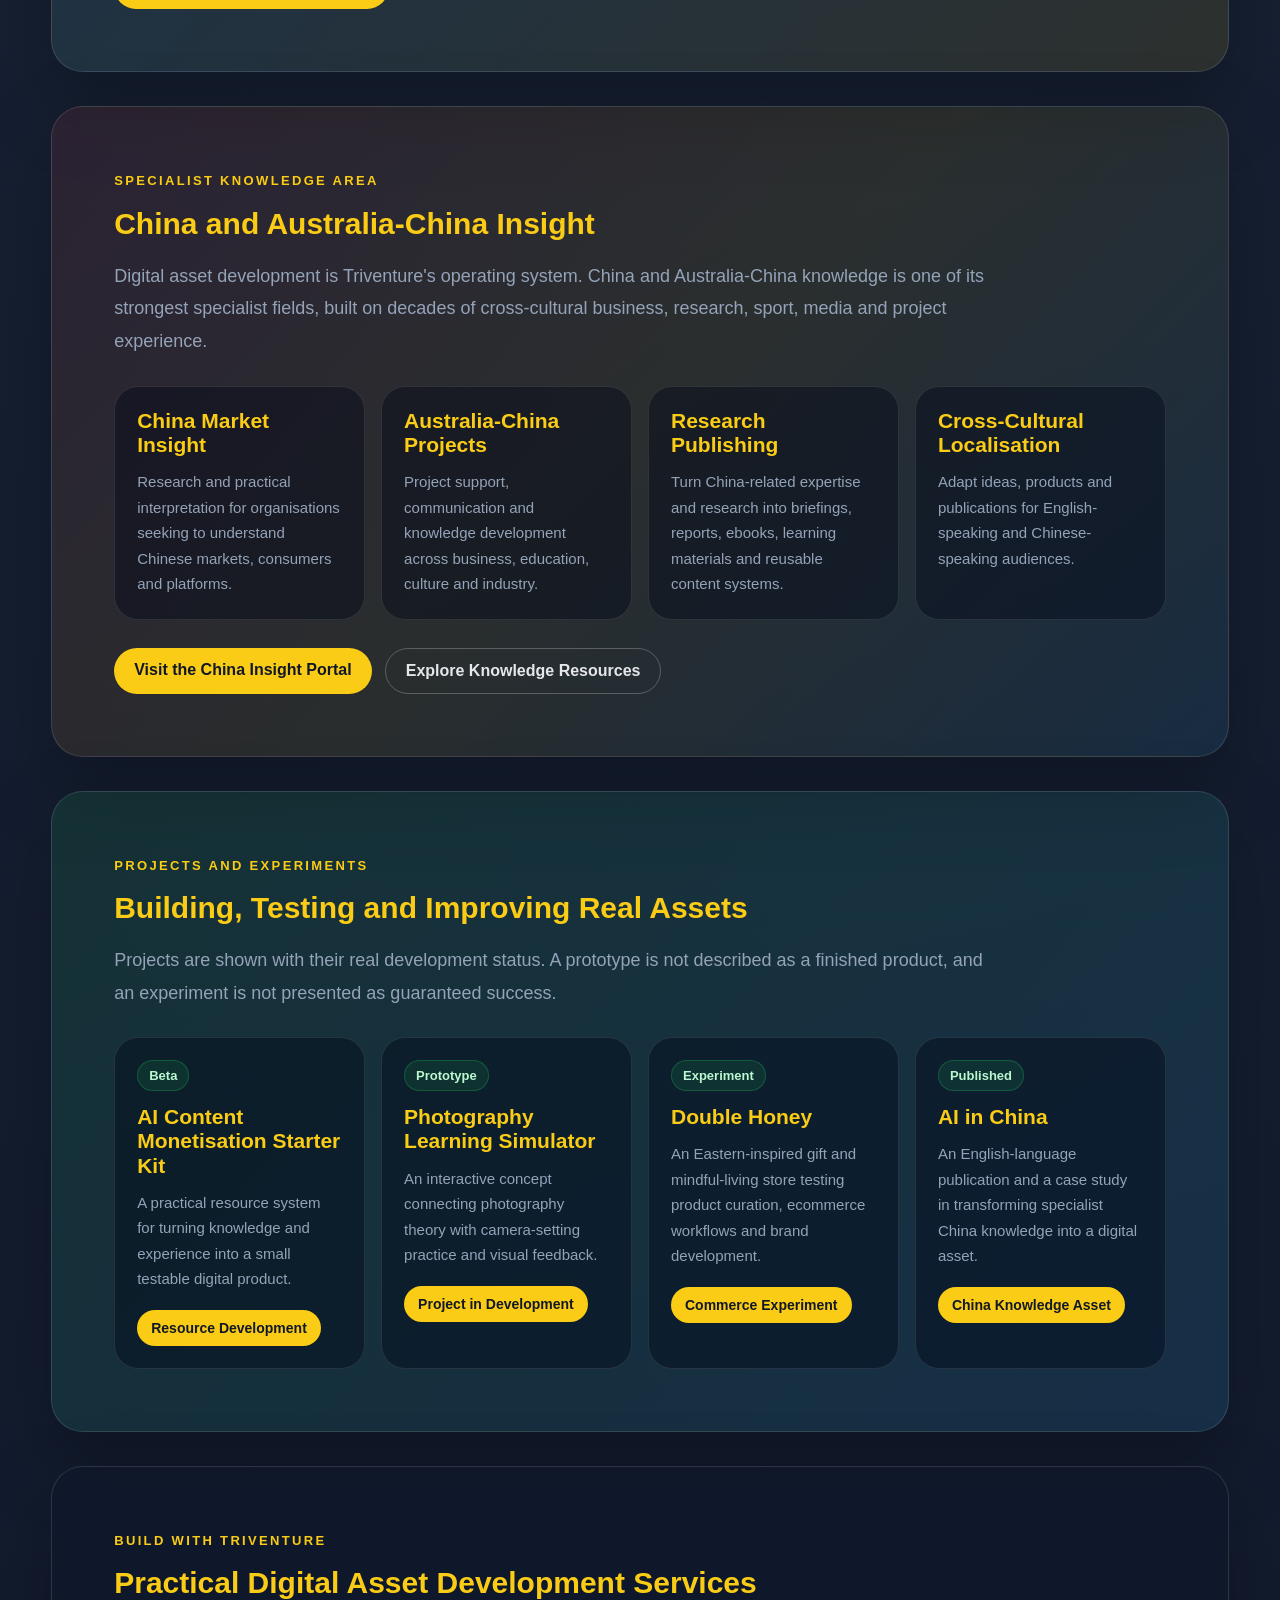
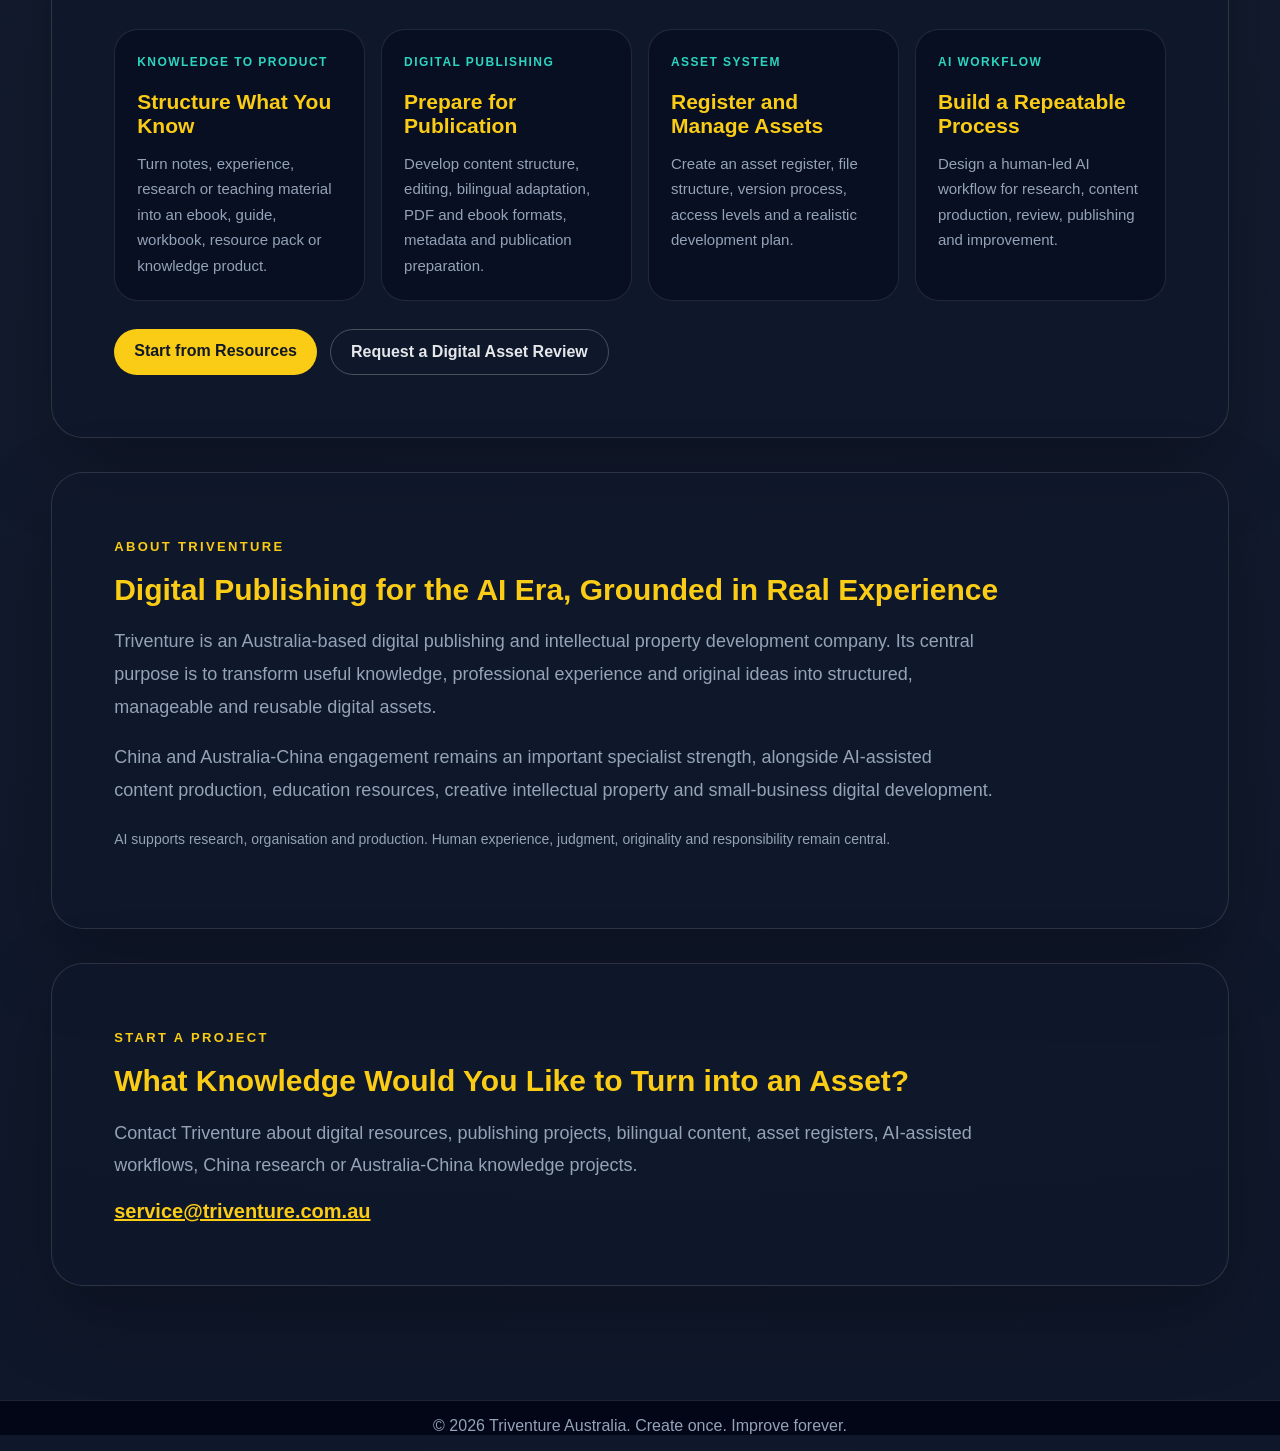
==== commit 7dce29ec: "Connect homepage to resources hub" ====
--- a/index.html
+++ b/index.html
@@ -3,13 +3,12 @@
 <head>
   <meta charset="UTF-8" />
   <meta name="viewport" content="width=device-width, initial-scale=1.0" />
-  <title>Triventure Australia | AI Tools and Digital Assets</title>
-  <meta name="description" content="Explore practical AI tools, digital asset workflows, publishing support and China insight from Triventure Australia." />
-  <meta name="keywords" content="AI tools, digital assets, AI workflows, digital publishing, content monetisation, China insight, Australia China projects" />
-  <meta property="og:title" content="Triventure Australia | AI Tools and Digital Assets" />
-  <meta property="og:description" content="Use practical AI tools, build digital products and turn knowledge into lasting digital assets." />
+  <title>Triventure Australia | Build and Manage Digital Assets</title>
+  <meta name="description" content="Triventure helps creators, educators and small businesses turn knowledge, experience and original ideas into structured digital assets, publications and intellectual property." />
+  <meta name="keywords" content="digital assets, digital publishing, intellectual property, AI workflows, China insight, Australia China projects, digital resources" />
+  <meta property="og:title" content="Triventure Australia | Turn Knowledge into Lasting Digital Assets" />
+  <meta property="og:description" content="Learn the method, use practical tools, and work with Triventure to build publications, resources and reusable intellectual property." />
   <meta property="og:type" content="website" />
-  <meta property="og:image" content="https://www.triventure.com.au/assets/triventure-ai-banner.svg" />
   <link rel="canonical" href="https://www.triventure.com.au/" />
   <link rel="alternate" hreflang="en" href="https://www.triventure.com.au/" />
   <link rel="alternate" hreflang="zh-CN" href="https://www.triventure.com.au/zh/" />
@@ -19,16 +18,17 @@
   <header class="header">
     <a class="brand" href="#top" aria-label="Triventure Australia home">
       <strong>Triventure Australia</strong>
-      <span>AI Tools · Digital Assets · Publishing</span>
+      <span>Digital Assets · Publishing · China Insight</span>
     </a>
     <nav class="main-nav" aria-label="Primary navigation">
-      <a href="https://triv.lk888.ai" target="_blank" rel="noreferrer">AI Gateway</a>
-      <a href="#ai-tools">Tools</a>
-      <a href="#video">Video</a>
+      <a href="#how-it-works">How It Works</a>
       <a href="#free-tool">Free Tool</a>
+      <a href="resources/">Resources</a>
+      <a href="#ai-tools">AI Tools</a>
+      <a href="#china-insight">China Insight</a>
+      <a href="#projects">Projects</a>
       <a href="#services">Services</a>
-      <a href="#projects">Projects</a>
-      <a href="#china-insight">China Insight</a>
+      <a href="#about">About</a>
     </nav>
     <div class="header-actions">
       <a class="language-link" href="zh/index.html" lang="zh-CN">中文</a>
@@ -36,252 +36,186 @@
     </div>
   </header>
 
-  <main id="top" class="homepage-v3">
-    <section class="hero hero-v4">
-      <div class="boxed-copy hero-primary-card">
-        <p class="eyebrow">AI-FIRST DIGITAL ASSET DEVELOPMENT</p>
-        <h1>Use AI to Build Useful Digital Assets</h1>
-        <p class="hero-lead">Triventure helps individuals and organisations turn knowledge, ideas and workflows into practical AI tools, digital products and long-term intellectual assets.</p>
-        <p class="hero-support">The fastest starting point is the AI Tool Gateway, with access to research, writing, image, audio and video capabilities.</p>
+  <main id="top">
+    <section class="hero hero-v2">
+      <div class="hero-copy">
+        <p class="eyebrow">AI-Powered Digital Asset Development</p>
+        <h1>Turn Knowledge into Lasting Digital Assets</h1>
+        <p class="hero-lead">Learn how to transform knowledge, professional experience and original ideas into structured digital resources, publications and reusable intellectual property.</p>
+        <p class="hero-support">Use practical workflows and tools to begin independently, or work with Triventure to develop your project. Our specialist experience in China and Australia-China engagement provides an additional field of knowledge, research and cross-cultural application.</p>
         <div class="buttons hero-actions">
-          <a class="gateway-primary" href="https://triv.lk888.ai" target="_blank" rel="noreferrer">Explore AI Tools</a>
-          <a href="starter-canvas.html">Try the Free Tool</a>
+          <a href="#how-it-works">Learn the Method</a>
+          <a href="starter-canvas.html">Start with a Free Tool</a>
+          <a href="resources/">Explore Resources</a>
           <a href="#contact">Build with Triventure</a>
         </div>
-        <div class="hero-proof" aria-label="Triventure focus areas">
-          <span>AI workflows</span><span>Digital products</span><span>Publishing</span><span>China insight</span>
-        </div>
-      </div>
-
-      <a class="gateway-spotlight" href="https://triv.lk888.ai" target="_blank" rel="noreferrer" aria-label="Open the Triventure AI Tool Gateway">
-        <span class="gateway-ribbon">FIRST STARTING POINT</span>
-        <img src="assets/tool-ai-gateway.svg" alt="Open the AI Tool Gateway for research, writing, images, audio and video" width="640" height="420" data-editable-image="gateway-hero" />
-        <span class="gateway-spotlight-copy">
-          <strong>AI Tool Gateway</strong>
-          <span>Research · Writing · Images · Audio · Video</span>
-          <span class="gateway-open">Open the Gateway →</span>
-        </span>
-      </a>
-    </section>
-
-    <section id="ai-tools" class="feature visual-section section-ai">
-      <div class="section-heading boxed-heading">
+        <p class="hero-motto">Create once. Improve forever.</p>
+      </div>
+
+      <div class="asset-map" aria-label="Knowledge to digital asset workflow">
+        <div class="asset-map-header">
+          <span>Knowledge Core</span>
+          <strong>Living Asset System</strong>
+        </div>
+        <div class="asset-flow">
+          <div><span>01</span><strong>Discover</strong><small>Experience · Research · Ideas</small></div>
+          <div><span>02</span><strong>Structure</strong><small>Frameworks · Workflows · Tools</small></div>
+          <div><span>03</span><strong>Create</strong><small>Books · Resources · Media</small></div>
+          <div><span>04</span><strong>Register</strong><small>Rights · Versions · Access</small></div>
+          <div><span>05</span><strong>Publish</strong><small>Test · Distribute · Learn</small></div>
+          <div><span>06</span><strong>Improve</strong><small>Feedback · Licensing · Growth</small></div>
+        </div>
+        <div class="asset-types">
+          <span>E-books</span><span>Prompt Kits</span><span>Workbooks</span><span>Audio</span><span>Video</span><span>Research</span><span>AI Workflows</span>
+        </div>
+      </div>
+    </section>
+
+    <section class="cards core-paths" aria-label="Choose your path">
+      <article>
+        <p class="card-kicker">01 · LEARN</p>
+        <h3>Learn the Method</h3>
+        <p>Understand what can become a digital asset and follow a practical path from knowledge core to published, manageable and improvable asset.</p>
+        <a href="#how-it-works">See the Six-Step Method →</a>
+      </article>
+      <article>
+        <p class="card-kicker">02 · START</p>
+        <h3>Use a Free Tool</h3>
+        <p>Define your knowledge core, audience, first asset, access level and next action with the bilingual Digital Asset Starter Canvas.</p>
+        <a href="starter-canvas.html">Open the Starter Canvas →</a>
+      </article>
+      <article>
+        <p class="card-kicker">03 · USE</p>
+        <h3>Explore Resources</h3>
+        <p>Move from planning into action with starter tools, workbooks, AI workflow resources and China-related knowledge assets.</p>
+        <a href="resources/">Visit the Resource Centre →</a>
+      </article>
+    </section>
+
+    <section id="how-it-works" class="feature method-section">
+      <p class="eyebrow">How It Works</p>
+      <h2>A Practical Path from Knowledge to Digital Asset</h2>
+      <p>A digital asset is more than a file. It has a defined purpose, audience, ownership, version, access level, publication path and improvement plan.</p>
+      <div class="steps six-steps">
+        <article><strong>01</strong><h3>Discover</h3><p>Identify knowledge, experience, research or creative work worth preserving and sharing.</p></article>
+        <article><strong>02</strong><h3>Structure</h3><p>Turn scattered material into a clear framework, workflow, curriculum or content system.</p></article>
+        <article><strong>03</strong><h3>Create</h3><p>Build the smallest useful version: a guide, worksheet, ebook, audio, course or data resource.</p></article>
+        <article><strong>04</strong><h3>Register</h3><p>Record the asset, source files, rights, version, access level, owner and development status.</p></article>
+        <article><strong>05</strong><h3>Publish</h3><p>Release to a suitable channel, test with real users and observe what creates value.</p></article>
+        <article><strong>06</strong><h3>Improve</h3><p>Use feedback to update, combine, license, translate or develop new derivative assets.</p></article>
+      </div>
+    </section>
+
+    <section id="free-tool" class="feature free-tool-section">
+      <div class="split-panel">
         <div>
-          <p class="eyebrow">FEATURED AI TOOLS</p>
-          <h2>Start with the Gateway, Then Choose a Task</h2>
-        </div>
-        <p>The gateway is the primary visitor route. The other tools help people plan an asset, test a product idea or design a repeatable workflow.</p>
-      </div>
-      <div class="visual-card-grid">
-        <article class="visual-card gateway-card">
-          <img src="assets/tool-ai-gateway.svg" alt="Multiple AI models and media tools illustration" loading="lazy" width="640" height="420" data-editable-image="gateway-card" />
-          <div class="visual-card-body">
-            <span class="status-pill external-pill">PRIMARY ENTRY · THIRD-PARTY PLATFORM</span>
-            <h3>AI Tool Gateway</h3>
-            <p>Access research, writing, image, audio and video capabilities from one clear starting point.</p>
-            <a class="gateway-card-cta" href="https://triv.lk888.ai" target="_blank" rel="noreferrer">Explore AI Tools Now →</a>
-          </div>
-        </article>
-
-        <article class="visual-card featured-card">
-          <img src="assets/tool-starter-canvas.svg" alt="Digital Asset Starter Canvas interface illustration" loading="lazy" width="640" height="420" data-editable-image="starter-card" />
-          <div class="visual-card-body">
-            <span class="status-pill">FREE · LIVE</span>
-            <h3>Digital Asset Starter Canvas</h3>
-            <p>Clarify your knowledge core, target user, first useful product, access model and next action.</p>
-            <a href="starter-canvas.html">Open the Free Tool →</a>
-          </div>
-        </article>
-
-        <article class="visual-card">
-          <img src="assets/tool-content-kit.svg" alt="AI content monetisation toolkit illustration" loading="lazy" width="640" height="420" data-editable-image="content-kit-card" />
-          <div class="visual-card-body">
-            <span class="status-pill beta-pill">BETA</span>
-            <h3>AI Content Monetisation Kit</h3>
-            <p>Turn one area of real knowledge into a small testable digital product and a repeatable content system.</p>
-            <a href="#contact">Ask About the Beta →</a>
-          </div>
-        </article>
-
-        <article class="visual-card">
-          <img src="assets/tool-workflow.svg" alt="AI-assisted workflow system illustration" loading="lazy" width="640" height="420" data-editable-image="workflow-card" />
-          <div class="visual-card-body">
-            <span class="status-pill service-pill">SERVICE</span>
-            <h3>AI Workflow Design</h3>
-            <p>Build a human-led process for research, writing, review, publishing, media and improvement.</p>
-            <a href="#services">See Workflow Services →</a>
-          </div>
-        </article>
-      </div>
-      <p class="platform-note">The AI gateway is operated by a third party. Models, pricing, accounts, privacy and service terms are controlled by that provider.</p>
-    </section>
-
-    <section id="video" class="feature visual-section section-video">
-      <div class="section-heading boxed-heading">
-        <div>
-          <p class="eyebrow">VIDEO DEMONSTRATION</p>
-          <h2>Show the Idea, Not Only the Words</h2>
-        </div>
-        <p>This module supports a YouTube ID, Vimeo ID or a hosted MP4 file. A live video can be connected without redesigning the section.</p>
-      </div>
-      <div class="video-layout">
-        <div class="video-module" data-video-module data-youtube-id="" data-vimeo-id="" data-video-src="" data-poster="assets/triventure-video-poster.svg">
-          <div class="video-placeholder">
-            <img src="assets/triventure-video-poster.svg" alt="Triventure featured video placeholder" loading="lazy" width="960" height="540" data-editable-image="video-poster" />
-            <div class="video-placeholder-copy">
-              <span class="play-icon" aria-hidden="true">▶</span>
-              <strong>Featured Video Module</strong>
-              <small>Ready for YouTube, Vimeo or hosted MP4</small>
-            </div>
-          </div>
-        </div>
-        <div class="video-copy boxed-copy">
-          <h3>Suggested first video</h3>
-          <p><strong>What Is a Digital Asset — and How Can AI Help?</strong></p>
-          <p>A 60–90 second introduction can show the Starter Canvas, the AI gateway and one real project.</p>
-          <ul class="check-list compact-check-list">
-            <li>Embed a YouTube or Vimeo video</li>
-            <li>Host and play an MP4 file</li>
-            <li>Use a branded poster before publishing</li>
-          </ul>
-          <a class="text-link" href="#contact">Connect a featured video →</a>
-        </div>
-      </div>
-    </section>
-
-    <section id="free-tool" class="feature visual-section section-free">
-      <div class="split-panel visual-split">
-        <div class="boxed-copy">
-          <p class="eyebrow">FREE BILINGUAL TOOL</p>
+          <p class="eyebrow">Free Bilingual Tool</p>
           <h2>Digital Asset Starter Canvas</h2>
-          <p>Use the first Triventure public workflow tool to turn one knowledge core into a realistic first asset.</p>
+          <p>Use the first Triventure public workflow tool to define one knowledge core and turn it into a realistic first asset.</p>
           <ul class="check-list">
             <li>English and Chinese interface</li>
-            <li>Local browser saving</li>
-            <li>JSON record export</li>
-            <li>Print or save to PDF</li>
-            <li>Public, paid and private access planning</li>
+            <li>Records your knowledge core, audience and first asset</li>
+            <li>Separates public, paid and private material</li>
+            <li>Saves locally in your browser</li>
+            <li>Exports a record and prints to PDF</li>
           </ul>
           <div class="buttons">
             <a href="starter-canvas.html">Open English Version</a>
             <a href="starter-canvas.html?lang=zh">打开中文版</a>
+            <a href="resources/">View Related Resources</a>
           </div>
         </div>
-        <figure class="tool-screenshot">
-          <img src="assets/starter-canvas-preview.svg" alt="Preview of the Digital Asset Starter Canvas" loading="lazy" width="760" height="620" data-editable-image="starter-preview" />
-        </figure>
-      </div>
-    </section>
-
-    <section id="how-it-works" class="feature visual-section section-method">
-      <div class="section-heading boxed-heading">
-        <div>
-          <p class="eyebrow">THE METHOD</p>
-          <h2>One Clear Path from Knowledge to Asset</h2>
-        </div>
-        <p>Visitors can understand the full method by scanning six clearly separated steps.</p>
-      </div>
-      <div class="steps six-steps compact-steps">
-        <article><strong>01</strong><h3>Discover</h3><p>Find useful knowledge, experience or original work.</p></article>
-        <article><strong>02</strong><h3>Structure</h3><p>Organise it into a clear system or framework.</p></article>
-        <article><strong>03</strong><h3>Create</h3><p>Build the smallest useful product or resource.</p></article>
-        <article><strong>04</strong><h3>Register</h3><p>Record ownership, versions, files and access.</p></article>
-        <article><strong>05</strong><h3>Publish</h3><p>Release it, reach users and test real value.</p></article>
-        <article><strong>06</strong><h3>Improve</h3><p>Update, translate, combine, license or expand.</p></article>
-      </div>
-    </section>
-
-    <section id="services" class="feature visual-section section-services">
-      <div class="section-heading boxed-heading">
-        <div>
-          <p class="eyebrow">BUILD WITH TRIVENTURE</p>
-          <h2>Practical Services, Clear Outputs</h2>
-        </div>
-        <p>Every service is shown as a defined output rather than an open-ended description.</p>
-      </div>
-      <div class="service-grid visual-service-grid">
-        <article><p class="card-kicker">KNOWLEDGE TO PRODUCT</p><h3>Turn Experience into a Product</h3><p>Guides, workbooks, ebooks, toolkits, learning resources and content systems.</p></article>
-        <article><p class="card-kicker">AI WORKFLOW</p><h3>Build a Repeatable Process</h3><p>Research, writing, media creation, review, publishing and improvement workflows.</p></article>
-        <article><p class="card-kicker">DIGITAL PUBLISHING</p><h3>Prepare for Publication</h3><p>Structure, editing, bilingual adaptation, PDF, ebook and metadata preparation.</p></article>
-        <article><p class="card-kicker">ASSET SYSTEM</p><h3>Organise What You Own</h3><p>Asset registers, file systems, versions, access levels and development priorities.</p></article>
-      </div>
-    </section>
-
-    <section id="projects" class="feature visual-section section-projects">
-      <div class="section-heading boxed-heading">
-        <div>
-          <p class="eyebrow">PROJECTS AND EXPERIMENTS</p>
-          <h2>Real Work with Honest Status Labels</h2>
-        </div>
-        <p>Projects show that Triventure builds and tests digital assets rather than only describing ideas.</p>
-      </div>
-      <div class="project-grid visual-project-grid">
-        <article><div class="project-visual project-visual-ai">AI</div><span>Beta</span><h3>AI Content Monetisation Kit</h3><p>A small-product and content-system starter resource.</p></article>
-        <article><div class="project-visual project-visual-photo">PHOTO</div><span>Prototype</span><h3>Photography Learning Simulator</h3><p>Interactive scenario learning for camera settings and visual feedback.</p></article>
-        <article><div class="project-visual project-visual-shop">SHOP</div><span>Experiment</span><h3>Double Honey</h3><p>An ecommerce and brand development experiment.</p></article>
-        <article><div class="project-visual project-visual-book">BOOK</div><span>Published</span><h3>AI in China</h3><p>An English ebook and specialist knowledge asset.</p><a href="https://www.triventure.online" target="_blank" rel="noreferrer">Visit China Insight →</a></article>
-      </div>
-    </section>
-
-    <section id="china-insight" class="feature visual-section section-china">
-      <div class="split-panel insight-split">
-        <div class="boxed-copy">
-          <p class="eyebrow">SPECIALIST KNOWLEDGE</p>
-          <h2>China and Australia-China Insight</h2>
-          <p>AI tools and digital assets are the main platform offer. China and Australia-China knowledge remains a distinctive specialist field supporting research, publishing, localisation and project work.</p>
-          <div class="buttons">
-            <a href="https://www.triventure.online" target="_blank" rel="noreferrer">Visit the Insight Portal</a>
-            <a href="#contact">Discuss a Project</a>
-          </div>
-        </div>
-        <div class="insight-map" aria-label="China and Australia knowledge areas">
-          <span>China market</span><span>Australia-China projects</span><span>Research publishing</span><span>Cross-cultural localisation</span>
-        </div>
-      </div>
-    </section>
-
-    <section id="about" class="feature visual-section section-about">
-      <div class="boxed-copy">
-        <p class="eyebrow">ABOUT TRIVENTURE</p>
-        <h2>AI-Supported Work, Grounded in Human Experience</h2>
-        <p>Triventure is an Australia-based digital publishing and intellectual asset development company. AI supports research, organisation and production; human experience, judgment, originality and responsibility remain central.</p>
-      </div>
-    </section>
-
-    <section id="contact" class="contact final-cta">
-      <p class="eyebrow">START HERE</p>
-      <h2>Explore AI First, Then Build a Digital Asset</h2>
-      <p>Start with the AI gateway, use the free planning tool, or contact Triventure about digital products, publishing, bilingual content and workflow design.</p>
-      <div class="buttons final-buttons">
-        <a href="https://triv.lk888.ai" target="_blank" rel="noreferrer">Explore AI Tools</a>
-        <a href="starter-canvas.html">Try the Free Tool</a>
-        <a href="mailto:service@triventure.com.au">service@triventure.com.au</a>
-      </div>
+        <aside class="tool-preview" aria-label="Starter canvas preview">
+          <span class="status-pill">V1 · Free</span>
+          <h3>Your first asset record</h3>
+          <div class="mini-record"><span>Knowledge Core</span><strong>What do you know?</strong></div>
+          <div class="mini-record"><span>First Asset</span><strong>What useful version can you create?</strong></div>
+          <div class="mini-record"><span>Access</span><strong>Public · Preview · Paid · Private</strong></div>
+          <div class="mini-record"><span>Next Action</span><strong>What will you complete next?</strong></div>
+        </aside>
+      </div>
+    </section>
+
+    <section id="ai-tools" class="feature directory">
+      <p class="eyebrow">AI Tools and Workflows</p>
+      <h2>Choose Tools by Task, Not by Hype</h2>
+      <p>AI can support research, writing, images, audio, video, analysis and publishing. Triventure focuses on selecting the right function for a defined asset-building task.</p>
+      <div class="tool-grid compact-grid">
+        <article><h3>Research</h3><p>Collect, compare and organise source material before creating an asset.</p></article>
+        <article><h3>Writing</h3><p>Draft, restructure, edit and adapt content while keeping human judgment central.</p></article>
+        <article><h3>Media</h3><p>Create supporting images, audio and video for publications and learning resources.</p></article>
+        <article><h3>Operations</h3><p>Support asset registers, publishing checklists, version control and repeated workflows.</p></article>
+      </div>
+      <p class="note">The linked AI gateway is provided by a third-party service. Models, pricing, login and terms are controlled by that platform.</p>
+      <a class="inline-link" href="https://triv.lk888.ai" target="_blank" rel="noreferrer">Explore the AI Tool Gateway →</a>
+    </section>
+
+    <section id="china-insight" class="feature china-section">
+      <p class="eyebrow">Specialist Knowledge Area</p>
+      <h2>China and Australia-China Insight</h2>
+      <p>Digital asset development is Triventure's operating system. China and Australia-China knowledge is one of its strongest specialist fields, built on decades of cross-cultural business, research, sport, media and project experience.</p>
+      <div class="knowledge-grid">
+        <article><h3>China Market Insight</h3><p>Research and practical interpretation for organisations seeking to understand Chinese markets, consumers and platforms.</p></article>
+        <article><h3>Australia-China Projects</h3><p>Project support, communication and knowledge development across business, education, culture and industry.</p></article>
+        <article><h3>Research Publishing</h3><p>Turn China-related expertise and research into briefings, reports, ebooks, learning materials and reusable content systems.</p></article>
+        <article><h3>Cross-Cultural Localisation</h3><p>Adapt ideas, products and publications for English-speaking and Chinese-speaking audiences.</p></article>
+      </div>
+      <div class="buttons">
+        <a href="https://www.triventure.online" target="_blank" rel="noreferrer">Visit the China Insight Portal</a>
+        <a href="resources/">Explore Knowledge Resources</a>
+      </div>
+    </section>
+
+    <section id="projects" class="feature light">
+      <p class="eyebrow">Projects and Experiments</p>
+      <h2>Building, Testing and Improving Real Assets</h2>
+      <p>Projects are shown with their real development status. A prototype is not described as a finished product, and an experiment is not presented as guaranteed success.</p>
+      <div class="video-cards">
+        <article><span>Beta</span><h3>AI Content Monetisation Starter Kit</h3><p>A practical resource system for turning knowledge and experience into a small testable digital product.</p><a href="resources/">Resource Development</a></article>
+        <article><span>Prototype</span><h3>Photography Learning Simulator</h3><p>An interactive concept connecting photography theory with camera-setting practice and visual feedback.</p><a href="#contact">Project in Development</a></article>
+        <article><span>Experiment</span><h3>Double Honey</h3><p>An Eastern-inspired gift and mindful-living store testing product curation, ecommerce workflows and brand development.</p><a href="#contact">Commerce Experiment</a></article>
+        <article><span>Published</span><h3>AI in China</h3><p>An English-language publication and a case study in transforming specialist China knowledge into a digital asset.</p><a href="https://www.triventure.online" target="_blank" rel="noreferrer">China Knowledge Asset</a></article>
+      </div>
+    </section>
+
+    <section id="services" class="feature services-section">
+      <p class="eyebrow">Build with Triventure</p>
+      <h2>Practical Digital Asset Development Services</h2>
+      <div class="service-grid">
+        <article><p class="card-kicker">KNOWLEDGE TO PRODUCT</p><h3>Structure What You Know</h3><p>Turn notes, experience, research or teaching material into an ebook, guide, workbook, resource pack or knowledge product.</p></article>
+        <article><p class="card-kicker">DIGITAL PUBLISHING</p><h3>Prepare for Publication</h3><p>Develop content structure, editing, bilingual adaptation, PDF and ebook formats, metadata and publication preparation.</p></article>
+        <article><p class="card-kicker">ASSET SYSTEM</p><h3>Register and Manage Assets</h3><p>Create an asset register, file structure, version process, access levels and a realistic development plan.</p></article>
+        <article><p class="card-kicker">AI WORKFLOW</p><h3>Build a Repeatable Process</h3><p>Design a human-led AI workflow for research, content production, review, publishing and improvement.</p></article>
+      </div>
+      <div class="buttons">
+        <a href="resources/">Start from Resources</a>
+        <a href="#contact">Request a Digital Asset Review</a>
+      </div>
+    </section>
+
+    <section id="about" class="feature about-section">
+      <p class="eyebrow">About Triventure</p>
+      <h2>Digital Publishing for the AI Era, Grounded in Real Experience</h2>
+      <p>Triventure is an Australia-based digital publishing and intellectual property development company. Its central purpose is to transform useful knowledge, professional experience and original ideas into structured, manageable and reusable digital assets.</p>
+      <p>China and Australia-China engagement remains an important specialist strength, alongside AI-assisted content production, education resources, creative intellectual property and small-business digital development.</p>
+      <p class="note">AI supports research, organisation and production. Human experience, judgment, originality and responsibility remain central.</p>
+    </section>
+
+    <section id="contact" class="contact">
+      <p class="eyebrow">Start a Project</p>
+      <h2>What Knowledge Would You Like to Turn into an Asset?</h2>
+      <p>Contact Triventure about digital resources, publishing projects, bilingual content, asset registers, AI-assisted workflows, China research or Australia-China knowledge projects.</p>
+      <strong><a href="mailto:service@triventure.com.au" style="color: inherit;">service@triventure.com.au</a></strong>
     </section>
   </main>
 
-  <footer><p>© 2026 Triventure Australia. Create once. Improve forever.</p></footer>
+  <footer>
+    <p>© 2026 Triventure Australia. Create once. Improve forever.</p>
+  </footer>
+
   <script>
-    (() => {
-      const module = document.querySelector('[data-video-module]');
-      if (!module) return;
-      const youtubeId = (module.dataset.youtubeId || '').trim();
-      const vimeoId = (module.dataset.vimeoId || '').trim();
-      const videoSrc = (module.dataset.videoSrc || '').trim();
-      const poster = (module.dataset.poster || '').trim();
-      let content = '';
-      if (youtubeId) {
-        content = `<iframe src="https://www.youtube-nocookie.com/embed/${encodeURIComponent(youtubeId)}" title="Triventure featured video" loading="lazy" allow="accelerometer; autoplay; clipboard-write; encrypted-media; gyroscope; picture-in-picture; web-share" allowfullscreen></iframe>`;
-      } else if (vimeoId) {
-        content = `<iframe src="https://player.vimeo.com/video/${encodeURIComponent(vimeoId)}" title="Triventure featured video" loading="lazy" allow="autoplay; fullscreen; picture-in-picture" allowfullscreen></iframe>`;
-      } else if (videoSrc) {
-        content = `<video controls preload="metadata" ${poster ? `poster="${poster}"` : ''}><source src="${videoSrc}" type="video/mp4">Your browser does not support embedded video.</video>`;
-      }
-      if (content) module.innerHTML = content;
-    })();
     window.va = window.va || function () { (window.vaq = window.vaq || []).push(arguments); };
   </script>
-  <script src="homepage-media-editor.js"></script>
   <script defer src="/_vercel/insights/script.js"></script>
 </body>
-</html>
+</html>
--- a/styles.css
+++ b/styles.css
@@ -3,4 +3,8 @@
 @import url("homepage-v3.css");
 @import url("mobile-media-fix.css");
 @import url("homepage-gateway-v4.css");
+@import url("homepage-dedup-v5.css");
+@import url("homepage-tool-support.css");
+@import url("homepage-media-editor-v2.css");
+@import url("site-footer.css");
 @import url("print.css") print;
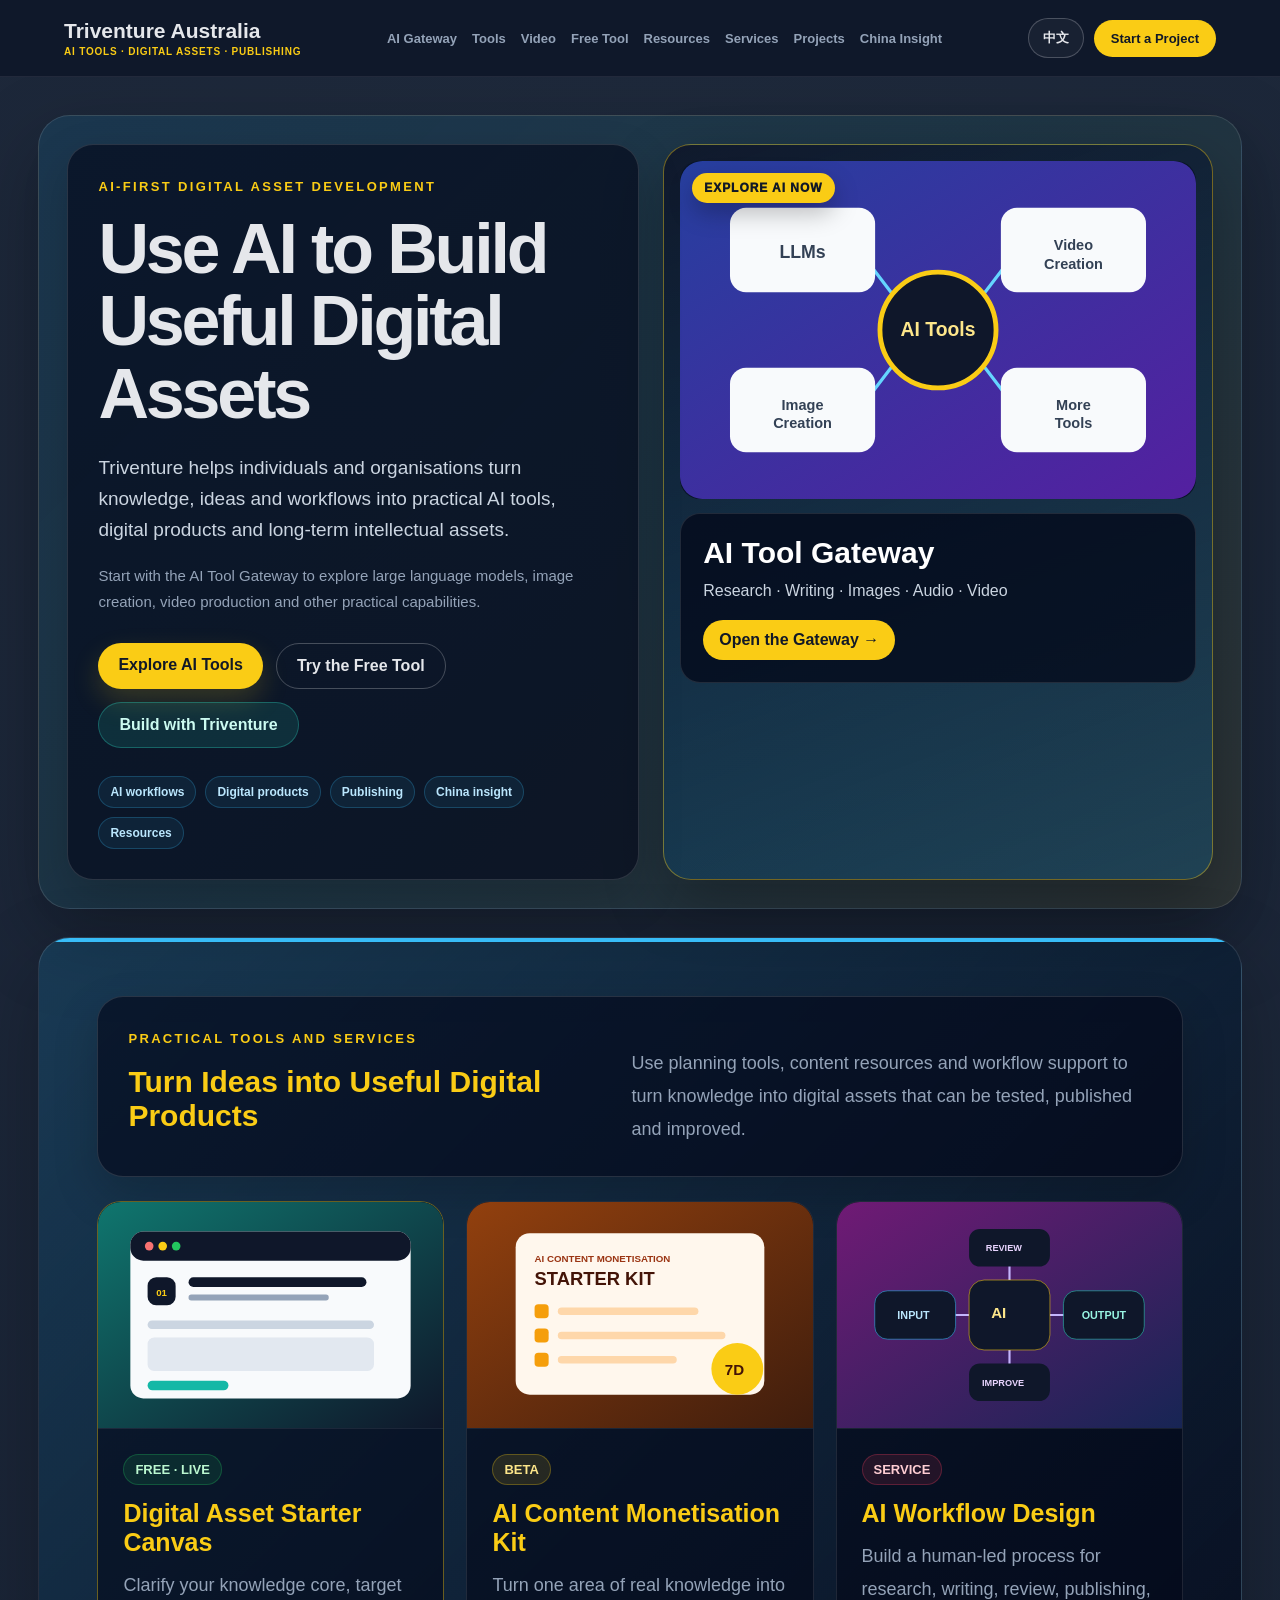
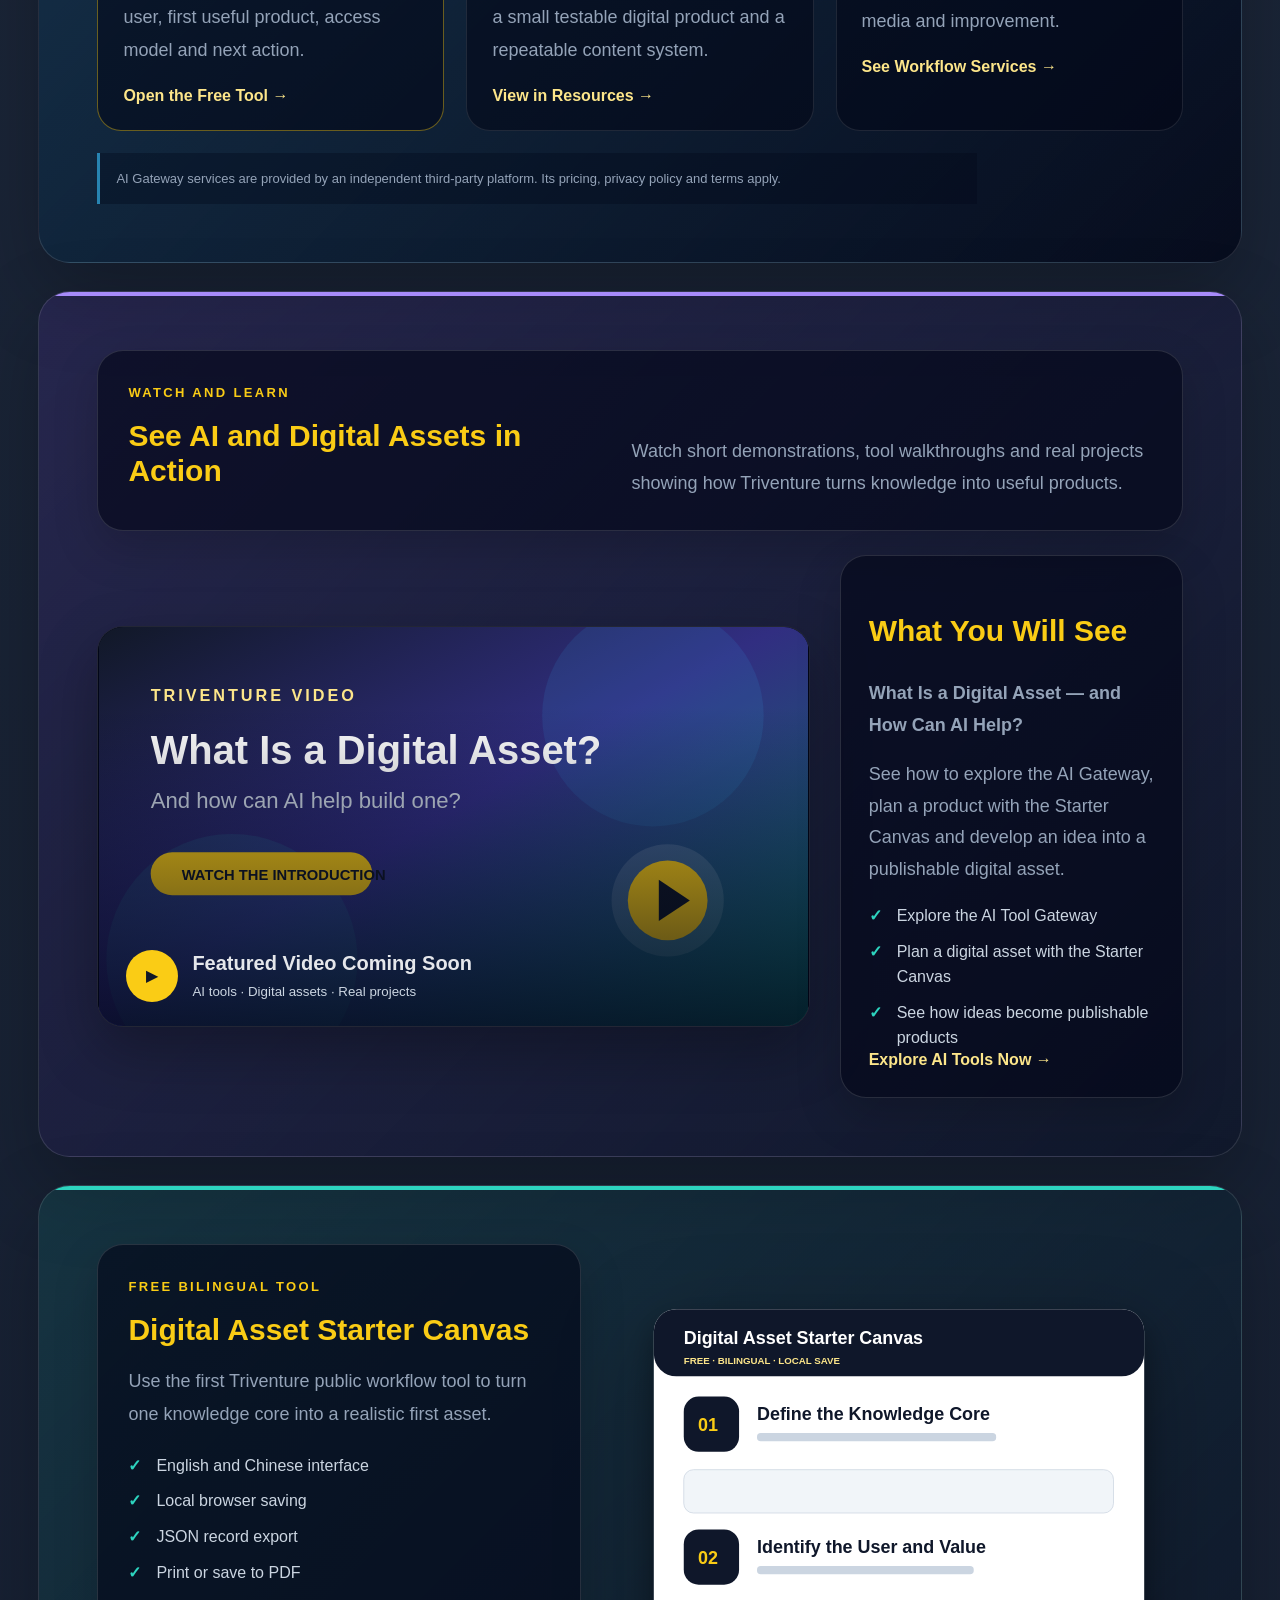
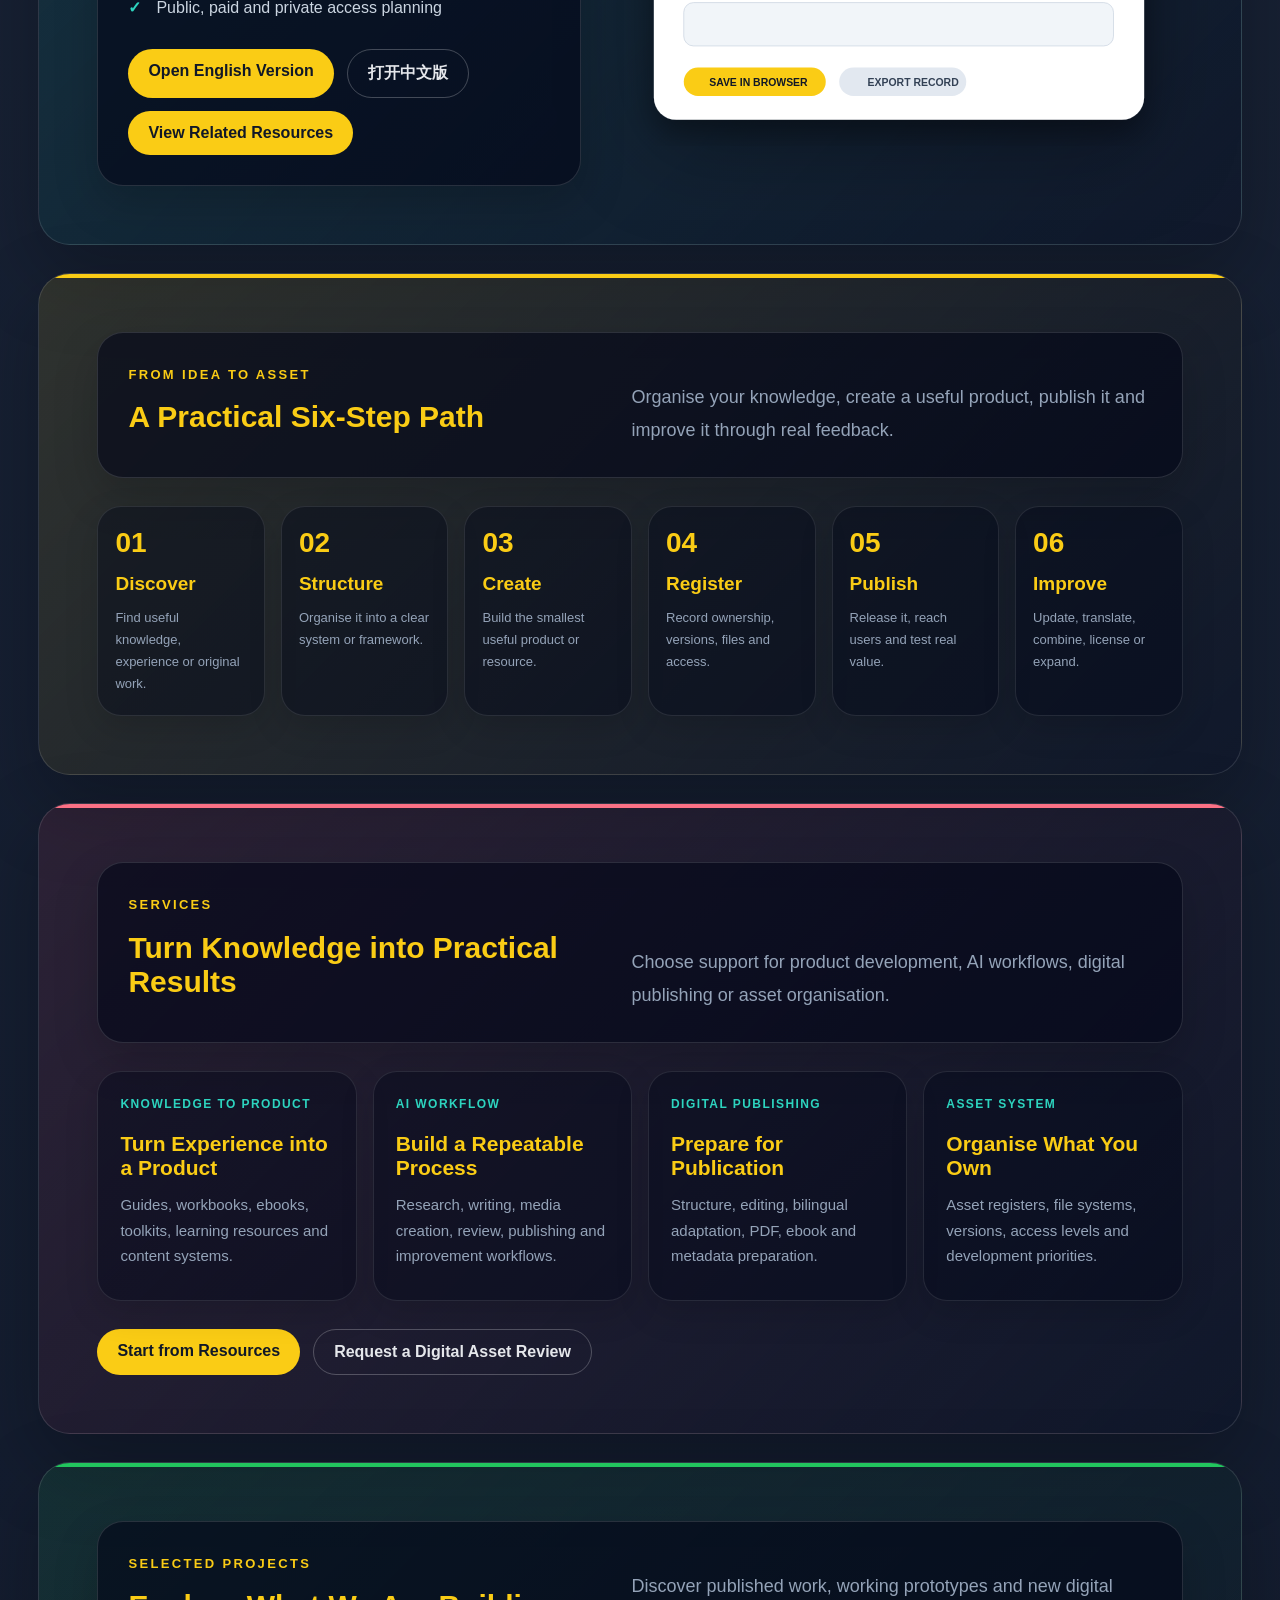
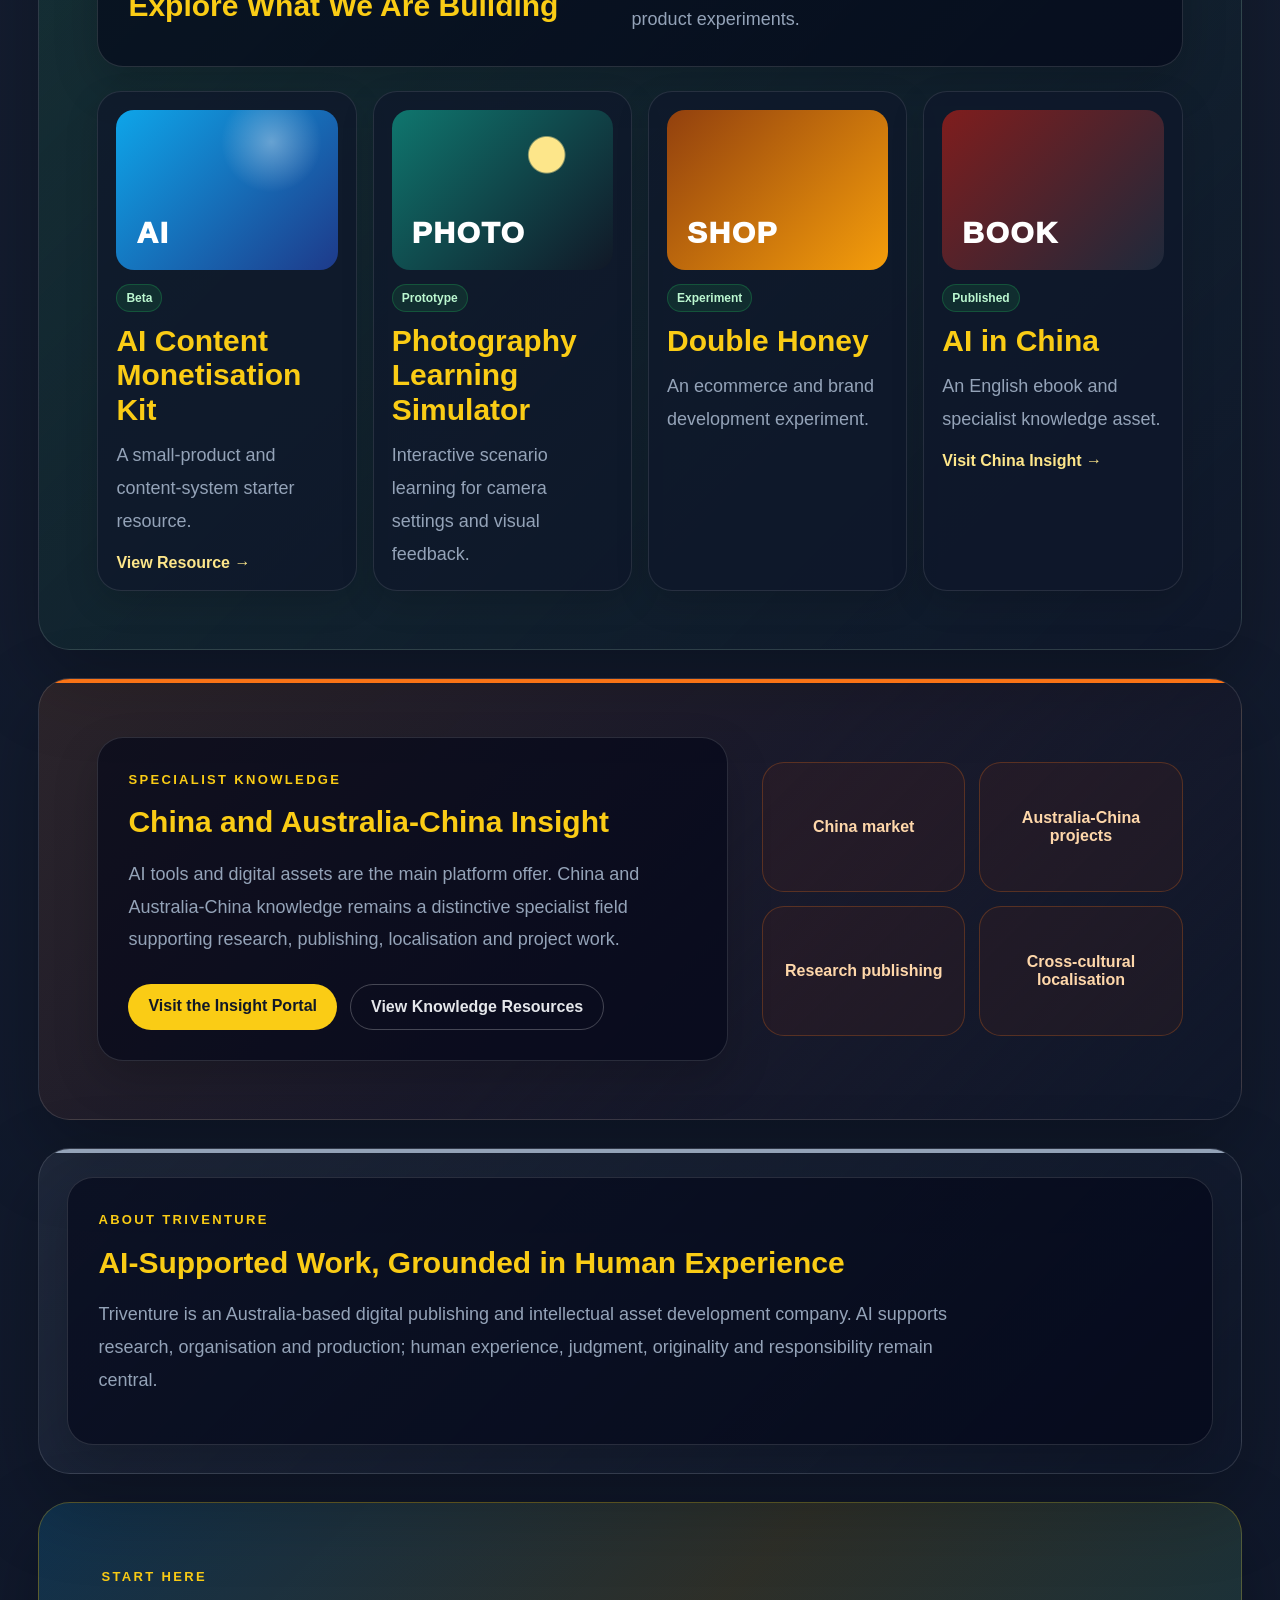
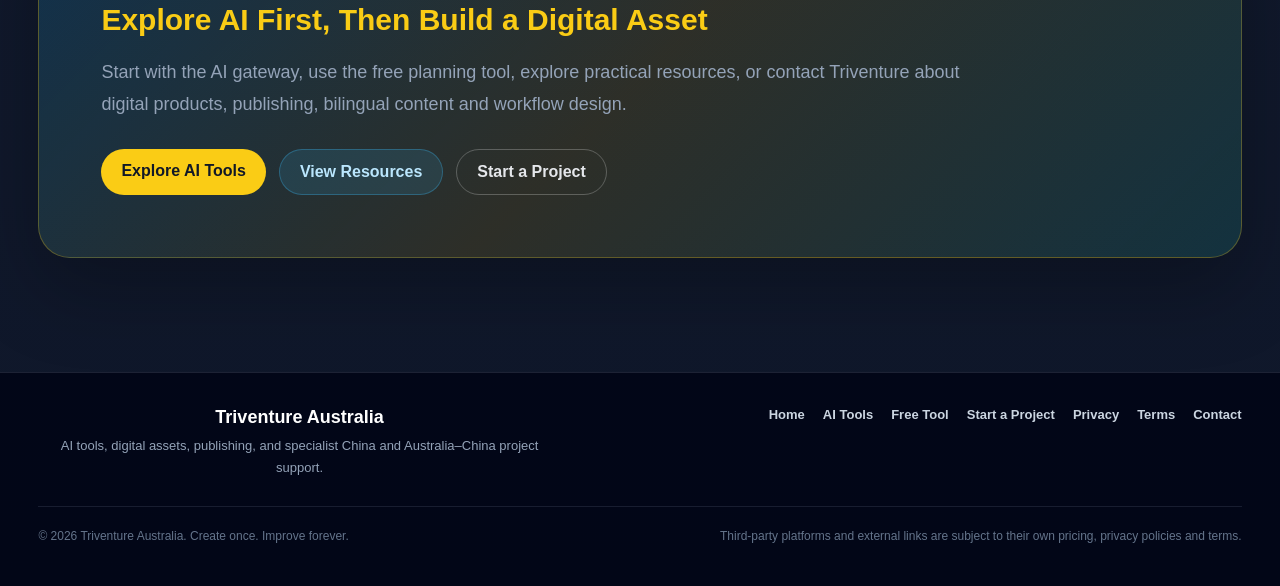
==== commit 9f1a1f95: "Connect AI-first homepage to resources centre" ====
--- a/index.html
+++ b/index.html
@@ -3,12 +3,13 @@
 <head>
   <meta charset="UTF-8" />
   <meta name="viewport" content="width=device-width, initial-scale=1.0" />
-  <title>Triventure Australia | Build and Manage Digital Assets</title>
-  <meta name="description" content="Triventure helps creators, educators and small businesses turn knowledge, experience and original ideas into structured digital assets, publications and intellectual property." />
-  <meta name="keywords" content="digital assets, digital publishing, intellectual property, AI workflows, China insight, Australia China projects, digital resources" />
-  <meta property="og:title" content="Triventure Australia | Turn Knowledge into Lasting Digital Assets" />
-  <meta property="og:description" content="Learn the method, use practical tools, and work with Triventure to build publications, resources and reusable intellectual property." />
+  <title>Triventure Australia | AI Tools and Digital Assets</title>
+  <meta name="description" content="Explore practical AI tools, digital asset workflows, publishing support and China insight from Triventure Australia." />
+  <meta name="keywords" content="AI tools, digital assets, AI workflows, digital publishing, content monetisation, China insight, Australia China projects" />
+  <meta property="og:title" content="Triventure Australia | AI Tools and Digital Assets" />
+  <meta property="og:description" content="Use practical AI tools, build digital products and turn knowledge into lasting digital assets." />
   <meta property="og:type" content="website" />
+  <meta property="og:image" content="https://www.triventure.com.au/assets/triventure-ai-banner.svg" />
   <link rel="canonical" href="https://www.triventure.com.au/" />
   <link rel="alternate" hreflang="en" href="https://www.triventure.com.au/" />
   <link rel="alternate" hreflang="zh-CN" href="https://www.triventure.com.au/zh/" />
@@ -18,106 +19,149 @@
   <header class="header">
     <a class="brand" href="#top" aria-label="Triventure Australia home">
       <strong>Triventure Australia</strong>
-      <span>Digital Assets · Publishing · China Insight</span>
+      <span>AI Tools · Digital Assets · Publishing</span>
     </a>
     <nav class="main-nav" aria-label="Primary navigation">
-      <a href="#how-it-works">How It Works</a>
+      <a href="https://triv.lk888.ai" target="_blank" rel="noreferrer">AI Gateway</a>
+      <a href="#ai-tools">Tools</a>
+      <a href="#video">Video</a>
       <a href="#free-tool">Free Tool</a>
       <a href="resources/">Resources</a>
-      <a href="#ai-tools">AI Tools</a>
+      <a href="#services">Services</a>
+      <a href="#projects">Projects</a>
       <a href="#china-insight">China Insight</a>
-      <a href="#projects">Projects</a>
-      <a href="#services">Services</a>
-      <a href="#about">About</a>
     </nav>
     <div class="header-actions">
       <a class="language-link" href="zh/index.html" lang="zh-CN">中文</a>
-      <a class="header-cta" href="#contact">Start a Project</a>
+      <a class="header-cta" href="start-project.html">Start a Project</a>
     </div>
   </header>
 
-  <main id="top">
-    <section class="hero hero-v2">
-      <div class="hero-copy">
-        <p class="eyebrow">AI-Powered Digital Asset Development</p>
-        <h1>Turn Knowledge into Lasting Digital Assets</h1>
-        <p class="hero-lead">Learn how to transform knowledge, professional experience and original ideas into structured digital resources, publications and reusable intellectual property.</p>
-        <p class="hero-support">Use practical workflows and tools to begin independently, or work with Triventure to develop your project. Our specialist experience in China and Australia-China engagement provides an additional field of knowledge, research and cross-cultural application.</p>
+  <main id="top" class="homepage-v3">
+    <section class="hero hero-v4">
+      <div class="boxed-copy hero-primary-card">
+        <p class="eyebrow">AI-FIRST DIGITAL ASSET DEVELOPMENT</p>
+        <h1>Use AI to Build Useful Digital Assets</h1>
+        <p class="hero-lead">Triventure helps individuals and organisations turn knowledge, ideas and workflows into practical AI tools, digital products and long-term intellectual assets.</p>
+        <p class="hero-support">The fastest starting point is the AI Tool Gateway, with access to research, writing, image, audio and video capabilities.</p>
         <div class="buttons hero-actions">
-          <a href="#how-it-works">Learn the Method</a>
-          <a href="starter-canvas.html">Start with a Free Tool</a>
-          <a href="resources/">Explore Resources</a>
-          <a href="#contact">Build with Triventure</a>
-        </div>
-        <p class="hero-motto">Create once. Improve forever.</p>
-      </div>
-
-      <div class="asset-map" aria-label="Knowledge to digital asset workflow">
-        <div class="asset-map-header">
-          <span>Knowledge Core</span>
-          <strong>Living Asset System</strong>
-        </div>
-        <div class="asset-flow">
-          <div><span>01</span><strong>Discover</strong><small>Experience · Research · Ideas</small></div>
-          <div><span>02</span><strong>Structure</strong><small>Frameworks · Workflows · Tools</small></div>
-          <div><span>03</span><strong>Create</strong><small>Books · Resources · Media</small></div>
-          <div><span>04</span><strong>Register</strong><small>Rights · Versions · Access</small></div>
-          <div><span>05</span><strong>Publish</strong><small>Test · Distribute · Learn</small></div>
-          <div><span>06</span><strong>Improve</strong><small>Feedback · Licensing · Growth</small></div>
-        </div>
-        <div class="asset-types">
-          <span>E-books</span><span>Prompt Kits</span><span>Workbooks</span><span>Audio</span><span>Video</span><span>Research</span><span>AI Workflows</span>
-        </div>
-      </div>
-    </section>
-
-    <section class="cards core-paths" aria-label="Choose your path">
-      <article>
-        <p class="card-kicker">01 · LEARN</p>
-        <h3>Learn the Method</h3>
-        <p>Understand what can become a digital asset and follow a practical path from knowledge core to published, manageable and improvable asset.</p>
-        <a href="#how-it-works">See the Six-Step Method →</a>
-      </article>
-      <article>
-        <p class="card-kicker">02 · START</p>
-        <h3>Use a Free Tool</h3>
-        <p>Define your knowledge core, audience, first asset, access level and next action with the bilingual Digital Asset Starter Canvas.</p>
-        <a href="starter-canvas.html">Open the Starter Canvas →</a>
-      </article>
-      <article>
-        <p class="card-kicker">03 · USE</p>
-        <h3>Explore Resources</h3>
-        <p>Move from planning into action with starter tools, workbooks, AI workflow resources and China-related knowledge assets.</p>
-        <a href="resources/">Visit the Resource Centre →</a>
-      </article>
-    </section>
-
-    <section id="how-it-works" class="feature method-section">
-      <p class="eyebrow">How It Works</p>
-      <h2>A Practical Path from Knowledge to Digital Asset</h2>
-      <p>A digital asset is more than a file. It has a defined purpose, audience, ownership, version, access level, publication path and improvement plan.</p>
-      <div class="steps six-steps">
-        <article><strong>01</strong><h3>Discover</h3><p>Identify knowledge, experience, research or creative work worth preserving and sharing.</p></article>
-        <article><strong>02</strong><h3>Structure</h3><p>Turn scattered material into a clear framework, workflow, curriculum or content system.</p></article>
-        <article><strong>03</strong><h3>Create</h3><p>Build the smallest useful version: a guide, worksheet, ebook, audio, course or data resource.</p></article>
-        <article><strong>04</strong><h3>Register</h3><p>Record the asset, source files, rights, version, access level, owner and development status.</p></article>
-        <article><strong>05</strong><h3>Publish</h3><p>Release to a suitable channel, test with real users and observe what creates value.</p></article>
-        <article><strong>06</strong><h3>Improve</h3><p>Use feedback to update, combine, license, translate or develop new derivative assets.</p></article>
-      </div>
-    </section>
-
-    <section id="free-tool" class="feature free-tool-section">
-      <div class="split-panel">
-        <div>
-          <p class="eyebrow">Free Bilingual Tool</p>
+          <a class="gateway-primary" href="https://triv.lk888.ai" target="_blank" rel="noreferrer">Explore AI Tools</a>
+          <a href="starter-canvas.html">Try the Free Tool</a>
+          <a href="start-project.html">Build with Triventure</a>
+        </div>
+        <div class="hero-proof" aria-label="Triventure focus areas">
+          <span>AI workflows</span><span>Digital products</span><span>Publishing</span><span>China insight</span><span>Resources</span>
+        </div>
+      </div>
+
+      <a class="gateway-spotlight" href="https://triv.lk888.ai" target="_blank" rel="noreferrer" aria-label="Open the Triventure AI Tool Gateway">
+        <span class="gateway-ribbon">FIRST STARTING POINT</span>
+        <img src="assets/tool-ai-gateway.svg" alt="Open the AI Tool Gateway for research, writing, images, audio and video" width="640" height="420" data-editable-image="gateway-hero" />
+        <span class="gateway-spotlight-copy">
+          <strong>AI Tool Gateway</strong>
+          <span>Research · Writing · Images · Audio · Video</span>
+          <span class="gateway-open">Open the Gateway →</span>
+        </span>
+      </a>
+    </section>
+
+    <section id="ai-tools" class="feature visual-section section-ai">
+      <div class="section-heading boxed-heading">
+        <div>
+          <p class="eyebrow">FEATURED AI TOOLS</p>
+          <h2>Start with the Gateway, Then Choose a Task</h2>
+        </div>
+        <p>The gateway is the primary visitor route. The other tools help people plan an asset, test a product idea or design a repeatable workflow.</p>
+      </div>
+      <div class="visual-card-grid">
+        <article class="visual-card gateway-card">
+          <img src="assets/tool-ai-gateway.svg" alt="Multiple AI models and media tools illustration" loading="lazy" width="640" height="420" data-editable-image="gateway-card" />
+          <div class="visual-card-body">
+            <span class="status-pill external-pill">PRIMARY ENTRY · THIRD-PARTY PLATFORM</span>
+            <h3>AI Tool Gateway</h3>
+            <p>Access research, writing, image, audio and video capabilities from one clear starting point.</p>
+            <a class="gateway-card-cta" href="https://triv.lk888.ai" target="_blank" rel="noreferrer">Explore AI Tools Now →</a>
+          </div>
+        </article>
+
+        <article class="visual-card featured-card">
+          <img src="assets/tool-starter-canvas.svg" alt="Digital Asset Starter Canvas interface illustration" loading="lazy" width="640" height="420" data-editable-image="starter-card" />
+          <div class="visual-card-body">
+            <span class="status-pill">FREE · LIVE</span>
+            <h3>Digital Asset Starter Canvas</h3>
+            <p>Clarify your knowledge core, target user, first useful product, access model and next action.</p>
+            <a href="starter-canvas.html">Open the Free Tool →</a>
+          </div>
+        </article>
+
+        <article class="visual-card">
+          <img src="assets/tool-content-kit.svg" alt="AI content monetisation toolkit illustration" loading="lazy" width="640" height="420" data-editable-image="content-kit-card" />
+          <div class="visual-card-body">
+            <span class="status-pill beta-pill">BETA</span>
+            <h3>AI Content Monetisation Kit</h3>
+            <p>Turn one area of real knowledge into a small testable digital product and a repeatable content system.</p>
+            <a href="resources/">View in Resources →</a>
+          </div>
+        </article>
+
+        <article class="visual-card">
+          <img src="assets/tool-workflow.svg" alt="AI-assisted workflow system illustration" loading="lazy" width="640" height="420" data-editable-image="workflow-card" />
+          <div class="visual-card-body">
+            <span class="status-pill service-pill">SERVICE</span>
+            <h3>AI Workflow Design</h3>
+            <p>Build a human-led process for research, writing, review, publishing, media and improvement.</p>
+            <a href="#services">See Workflow Services →</a>
+          </div>
+        </article>
+      </div>
+      <p class="platform-note">The AI gateway is operated by a third party. Models, pricing, accounts, privacy and service terms are controlled by that provider.</p>
+    </section>
+
+    <section id="video" class="feature visual-section section-video">
+      <div class="section-heading boxed-heading">
+        <div>
+          <p class="eyebrow">VIDEO DEMONSTRATION</p>
+          <h2>Show the Idea, Not Only the Words</h2>
+        </div>
+        <p>This module supports a YouTube ID, Vimeo ID or a hosted MP4 file. A live video can be connected without redesigning the section.</p>
+      </div>
+      <div class="video-layout">
+        <div class="video-module" data-video-module data-youtube-id="" data-vimeo-id="" data-video-src="" data-poster="assets/triventure-video-poster.svg">
+          <div class="video-placeholder">
+            <img src="assets/triventure-video-poster.svg" alt="Triventure featured video placeholder" loading="lazy" width="960" height="540" data-editable-image="video-poster" />
+            <div class="video-placeholder-copy">
+              <span class="play-icon" aria-hidden="true">▶</span>
+              <strong>Featured Video Module</strong>
+              <small>Ready for YouTube, Vimeo or hosted MP4</small>
+            </div>
+          </div>
+        </div>
+        <div class="video-copy boxed-copy">
+          <h3>Suggested first video</h3>
+          <p><strong>What Is a Digital Asset — and How Can AI Help?</strong></p>
+          <p>A 60–90 second introduction can show the Starter Canvas, the AI gateway and one real project.</p>
+          <ul class="check-list compact-check-list">
+            <li>Embed a YouTube or Vimeo video</li>
+            <li>Host and play an MP4 file</li>
+            <li>Use a branded poster before publishing</li>
+          </ul>
+          <a class="text-link" href="start-project.html">Connect a featured video →</a>
+        </div>
+      </div>
+    </section>
+
+    <section id="free-tool" class="feature visual-section section-free">
+      <div class="split-panel visual-split">
+        <div class="boxed-copy">
+          <p class="eyebrow">FREE BILINGUAL TOOL</p>
           <h2>Digital Asset Starter Canvas</h2>
-          <p>Use the first Triventure public workflow tool to define one knowledge core and turn it into a realistic first asset.</p>
+          <p>Use the first Triventure public workflow tool to turn one knowledge core into a realistic first asset.</p>
           <ul class="check-list">
             <li>English and Chinese interface</li>
-            <li>Records your knowledge core, audience and first asset</li>
-            <li>Separates public, paid and private material</li>
-            <li>Saves locally in your browser</li>
-            <li>Exports a record and prints to PDF</li>
+            <li>Local browser saving</li>
+            <li>JSON record export</li>
+            <li>Print or save to PDF</li>
+            <li>Public, paid and private access planning</li>
           </ul>
           <div class="buttons">
             <a href="starter-canvas.html">Open English Version</a>
@@ -125,97 +169,125 @@
             <a href="resources/">View Related Resources</a>
           </div>
         </div>
-        <aside class="tool-preview" aria-label="Starter canvas preview">
-          <span class="status-pill">V1 · Free</span>
-          <h3>Your first asset record</h3>
-          <div class="mini-record"><span>Knowledge Core</span><strong>What do you know?</strong></div>
-          <div class="mini-record"><span>First Asset</span><strong>What useful version can you create?</strong></div>
-          <div class="mini-record"><span>Access</span><strong>Public · Preview · Paid · Private</strong></div>
-          <div class="mini-record"><span>Next Action</span><strong>What will you complete next?</strong></div>
-        </aside>
-      </div>
-    </section>
-
-    <section id="ai-tools" class="feature directory">
-      <p class="eyebrow">AI Tools and Workflows</p>
-      <h2>Choose Tools by Task, Not by Hype</h2>
-      <p>AI can support research, writing, images, audio, video, analysis and publishing. Triventure focuses on selecting the right function for a defined asset-building task.</p>
-      <div class="tool-grid compact-grid">
-        <article><h3>Research</h3><p>Collect, compare and organise source material before creating an asset.</p></article>
-        <article><h3>Writing</h3><p>Draft, restructure, edit and adapt content while keeping human judgment central.</p></article>
-        <article><h3>Media</h3><p>Create supporting images, audio and video for publications and learning resources.</p></article>
-        <article><h3>Operations</h3><p>Support asset registers, publishing checklists, version control and repeated workflows.</p></article>
-      </div>
-      <p class="note">The linked AI gateway is provided by a third-party service. Models, pricing, login and terms are controlled by that platform.</p>
-      <a class="inline-link" href="https://triv.lk888.ai" target="_blank" rel="noreferrer">Explore the AI Tool Gateway →</a>
-    </section>
-
-    <section id="china-insight" class="feature china-section">
-      <p class="eyebrow">Specialist Knowledge Area</p>
-      <h2>China and Australia-China Insight</h2>
-      <p>Digital asset development is Triventure's operating system. China and Australia-China knowledge is one of its strongest specialist fields, built on decades of cross-cultural business, research, sport, media and project experience.</p>
-      <div class="knowledge-grid">
-        <article><h3>China Market Insight</h3><p>Research and practical interpretation for organisations seeking to understand Chinese markets, consumers and platforms.</p></article>
-        <article><h3>Australia-China Projects</h3><p>Project support, communication and knowledge development across business, education, culture and industry.</p></article>
-        <article><h3>Research Publishing</h3><p>Turn China-related expertise and research into briefings, reports, ebooks, learning materials and reusable content systems.</p></article>
-        <article><h3>Cross-Cultural Localisation</h3><p>Adapt ideas, products and publications for English-speaking and Chinese-speaking audiences.</p></article>
-      </div>
-      <div class="buttons">
-        <a href="https://www.triventure.online" target="_blank" rel="noreferrer">Visit the China Insight Portal</a>
-        <a href="resources/">Explore Knowledge Resources</a>
-      </div>
-    </section>
-
-    <section id="projects" class="feature light">
-      <p class="eyebrow">Projects and Experiments</p>
-      <h2>Building, Testing and Improving Real Assets</h2>
-      <p>Projects are shown with their real development status. A prototype is not described as a finished product, and an experiment is not presented as guaranteed success.</p>
-      <div class="video-cards">
-        <article><span>Beta</span><h3>AI Content Monetisation Starter Kit</h3><p>A practical resource system for turning knowledge and experience into a small testable digital product.</p><a href="resources/">Resource Development</a></article>
-        <article><span>Prototype</span><h3>Photography Learning Simulator</h3><p>An interactive concept connecting photography theory with camera-setting practice and visual feedback.</p><a href="#contact">Project in Development</a></article>
-        <article><span>Experiment</span><h3>Double Honey</h3><p>An Eastern-inspired gift and mindful-living store testing product curation, ecommerce workflows and brand development.</p><a href="#contact">Commerce Experiment</a></article>
-        <article><span>Published</span><h3>AI in China</h3><p>An English-language publication and a case study in transforming specialist China knowledge into a digital asset.</p><a href="https://www.triventure.online" target="_blank" rel="noreferrer">China Knowledge Asset</a></article>
-      </div>
-    </section>
-
-    <section id="services" class="feature services-section">
-      <p class="eyebrow">Build with Triventure</p>
-      <h2>Practical Digital Asset Development Services</h2>
-      <div class="service-grid">
-        <article><p class="card-kicker">KNOWLEDGE TO PRODUCT</p><h3>Structure What You Know</h3><p>Turn notes, experience, research or teaching material into an ebook, guide, workbook, resource pack or knowledge product.</p></article>
-        <article><p class="card-kicker">DIGITAL PUBLISHING</p><h3>Prepare for Publication</h3><p>Develop content structure, editing, bilingual adaptation, PDF and ebook formats, metadata and publication preparation.</p></article>
-        <article><p class="card-kicker">ASSET SYSTEM</p><h3>Register and Manage Assets</h3><p>Create an asset register, file structure, version process, access levels and a realistic development plan.</p></article>
-        <article><p class="card-kicker">AI WORKFLOW</p><h3>Build a Repeatable Process</h3><p>Design a human-led AI workflow for research, content production, review, publishing and improvement.</p></article>
+        <figure class="tool-screenshot">
+          <img src="assets/starter-canvas-preview.svg" alt="Preview of the Digital Asset Starter Canvas" loading="lazy" width="760" height="620" data-editable-image="starter-preview" />
+        </figure>
+      </div>
+    </section>
+
+    <section id="how-it-works" class="feature visual-section section-method">
+      <div class="section-heading boxed-heading">
+        <div>
+          <p class="eyebrow">THE METHOD</p>
+          <h2>One Clear Path from Knowledge to Asset</h2>
+        </div>
+        <p>Visitors can understand the full method by scanning six clearly separated steps.</p>
+      </div>
+      <div class="steps six-steps compact-steps">
+        <article><strong>01</strong><h3>Discover</h3><p>Find useful knowledge, experience or original work.</p></article>
+        <article><strong>02</strong><h3>Structure</h3><p>Organise it into a clear system or framework.</p></article>
+        <article><strong>03</strong><h3>Create</h3><p>Build the smallest useful product or resource.</p></article>
+        <article><strong>04</strong><h3>Register</h3><p>Record ownership, versions, files and access.</p></article>
+        <article><strong>05</strong><h3>Publish</h3><p>Release it, reach users and test real value.</p></article>
+        <article><strong>06</strong><h3>Improve</h3><p>Update, translate, combine, license or expand.</p></article>
+      </div>
+    </section>
+
+    <section id="services" class="feature visual-section section-services">
+      <div class="section-heading boxed-heading">
+        <div>
+          <p class="eyebrow">BUILD WITH TRIVENTURE</p>
+          <h2>Practical Services, Clear Outputs</h2>
+        </div>
+        <p>Every service is shown as a defined output rather than an open-ended description.</p>
+      </div>
+      <div class="service-grid visual-service-grid">
+        <article><p class="card-kicker">KNOWLEDGE TO PRODUCT</p><h3>Turn Experience into a Product</h3><p>Guides, workbooks, ebooks, toolkits, learning resources and content systems.</p></article>
+        <article><p class="card-kicker">AI WORKFLOW</p><h3>Build a Repeatable Process</h3><p>Research, writing, media creation, review, publishing and improvement workflows.</p></article>
+        <article><p class="card-kicker">DIGITAL PUBLISHING</p><h3>Prepare for Publication</h3><p>Structure, editing, bilingual adaptation, PDF, ebook and metadata preparation.</p></article>
+        <article><p class="card-kicker">ASSET SYSTEM</p><h3>Organise What You Own</h3><p>Asset registers, file systems, versions, access levels and development priorities.</p></article>
       </div>
       <div class="buttons">
         <a href="resources/">Start from Resources</a>
-        <a href="#contact">Request a Digital Asset Review</a>
-      </div>
-    </section>
-
-    <section id="about" class="feature about-section">
-      <p class="eyebrow">About Triventure</p>
-      <h2>Digital Publishing for the AI Era, Grounded in Real Experience</h2>
-      <p>Triventure is an Australia-based digital publishing and intellectual property development company. Its central purpose is to transform useful knowledge, professional experience and original ideas into structured, manageable and reusable digital assets.</p>
-      <p>China and Australia-China engagement remains an important specialist strength, alongside AI-assisted content production, education resources, creative intellectual property and small-business digital development.</p>
-      <p class="note">AI supports research, organisation and production. Human experience, judgment, originality and responsibility remain central.</p>
-    </section>
-
-    <section id="contact" class="contact">
-      <p class="eyebrow">Start a Project</p>
-      <h2>What Knowledge Would You Like to Turn into an Asset?</h2>
-      <p>Contact Triventure about digital resources, publishing projects, bilingual content, asset registers, AI-assisted workflows, China research or Australia-China knowledge projects.</p>
-      <strong><a href="mailto:service@triventure.com.au" style="color: inherit;">service@triventure.com.au</a></strong>
+        <a href="start-project.html">Request a Digital Asset Review</a>
+      </div>
+    </section>
+
+    <section id="projects" class="feature visual-section section-projects">
+      <div class="section-heading boxed-heading">
+        <div>
+          <p class="eyebrow">PROJECTS AND EXPERIMENTS</p>
+          <h2>Real Work with Honest Status Labels</h2>
+        </div>
+        <p>Projects show that Triventure builds and tests digital assets rather than only describing ideas.</p>
+      </div>
+      <div class="project-grid visual-project-grid">
+        <article><div class="project-visual project-visual-ai">AI</div><span>Beta</span><h3>AI Content Monetisation Kit</h3><p>A small-product and content-system starter resource.</p><a href="resources/">View Resource →</a></article>
+        <article><div class="project-visual project-visual-photo">PHOTO</div><span>Prototype</span><h3>Photography Learning Simulator</h3><p>Interactive scenario learning for camera settings and visual feedback.</p></article>
+        <article><div class="project-visual project-visual-shop">SHOP</div><span>Experiment</span><h3>Double Honey</h3><p>An ecommerce and brand development experiment.</p></article>
+        <article><div class="project-visual project-visual-book">BOOK</div><span>Published</span><h3>AI in China</h3><p>An English ebook and specialist knowledge asset.</p><a href="https://www.triventure.online" target="_blank" rel="noreferrer">Visit China Insight →</a></article>
+      </div>
+    </section>
+
+    <section id="china-insight" class="feature visual-section section-china">
+      <div class="split-panel insight-split">
+        <div class="boxed-copy">
+          <p class="eyebrow">SPECIALIST KNOWLEDGE</p>
+          <h2>China and Australia-China Insight</h2>
+          <p>AI tools and digital assets are the main platform offer. China and Australia-China knowledge remains a distinctive specialist field supporting research, publishing, localisation and project work.</p>
+          <div class="buttons">
+            <a href="https://www.triventure.online" target="_blank" rel="noreferrer">Visit the Insight Portal</a>
+            <a href="resources/">View Knowledge Resources</a>
+          </div>
+        </div>
+        <div class="insight-map" aria-label="China and Australia knowledge areas">
+          <span>China market</span><span>Australia-China projects</span><span>Research publishing</span><span>Cross-cultural localisation</span>
+        </div>
+      </div>
+    </section>
+
+    <section id="about" class="feature visual-section section-about">
+      <div class="boxed-copy">
+        <p class="eyebrow">ABOUT TRIVENTURE</p>
+        <h2>AI-Supported Work, Grounded in Human Experience</h2>
+        <p>Triventure is an Australia-based digital publishing and intellectual asset development company. AI supports research, organisation and production; human experience, judgment, originality and responsibility remain central.</p>
+      </div>
+    </section>
+
+    <section id="contact" class="contact final-cta">
+      <p class="eyebrow">START HERE</p>
+      <h2>Explore AI First, Then Build a Digital Asset</h2>
+      <p>Start with the AI gateway, use the free planning tool, explore practical resources, or contact Triventure about digital products, publishing, bilingual content and workflow design.</p>
+      <div class="buttons final-buttons">
+        <a href="https://triv.lk888.ai" target="_blank" rel="noreferrer">Explore AI Tools</a>
+        <a href="resources/">View Resources</a>
+        <a href="start-project.html">Start a Project</a>
+      </div>
     </section>
   </main>
 
-  <footer>
-    <p>© 2026 Triventure Australia. Create once. Improve forever.</p>
-  </footer>
-
+  <footer><p>© 2026 Triventure Australia. Create once. Improve forever.</p></footer>
   <script>
+    (() => {
+      const module = document.querySelector('[data-video-module]');
+      if (!module) return;
+      const youtubeId = (module.dataset.youtubeId || '').trim();
+      const vimeoId = (module.dataset.vimeoId || '').trim();
+      const videoSrc = (module.dataset.videoSrc || '').trim();
+      const poster = (module.dataset.poster || '').trim();
+      let content = '';
+      if (youtubeId) {
+        content = `<iframe src="https://www.youtube-nocookie.com/embed/${encodeURIComponent(youtubeId)}" title="Triventure featured video" loading="lazy" allow="accelerometer; autoplay; clipboard-write; encrypted-media; gyroscope; picture-in-picture; web-share" allowfullscreen></iframe>`;
+      } else if (vimeoId) {
+        content = `<iframe src="https://player.vimeo.com/video/${encodeURIComponent(vimeoId)}" title="Triventure featured video" loading="lazy" allow="autoplay; fullscreen; picture-in-picture" allowfullscreen></iframe>`;
+      } else if (videoSrc) {
+        content = `<video controls preload="metadata" ${poster ? `poster="${poster}"` : ''}><source src="${videoSrc}" type="video/mp4">Your browser does not support embedded video.</video>`;
+      }
+      if (content) module.innerHTML = content;
+    })();
     window.va = window.va || function () { (window.vaq = window.vaq || []).push(arguments); };
   </script>
+  <script src="homepage-media-editor.js"></script>
   <script defer src="/_vercel/insights/script.js"></script>
 </body>
 </html>
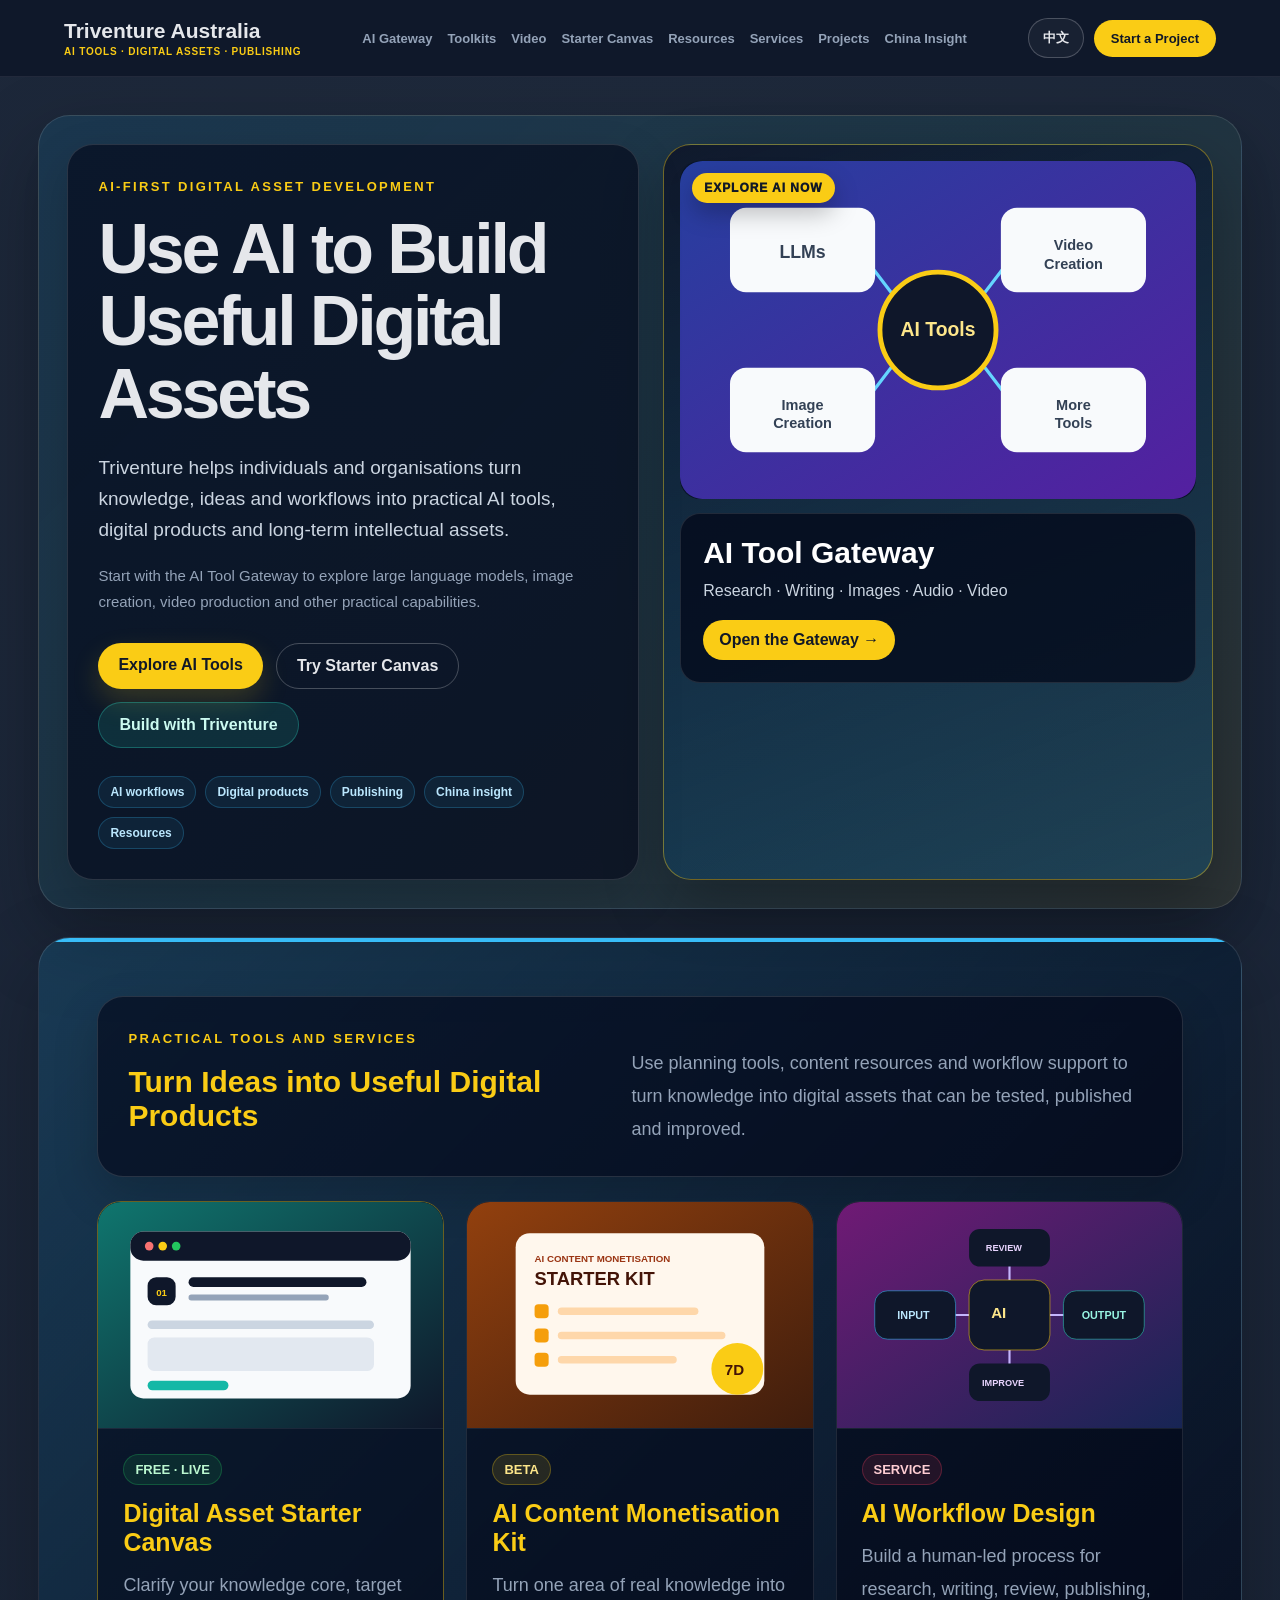
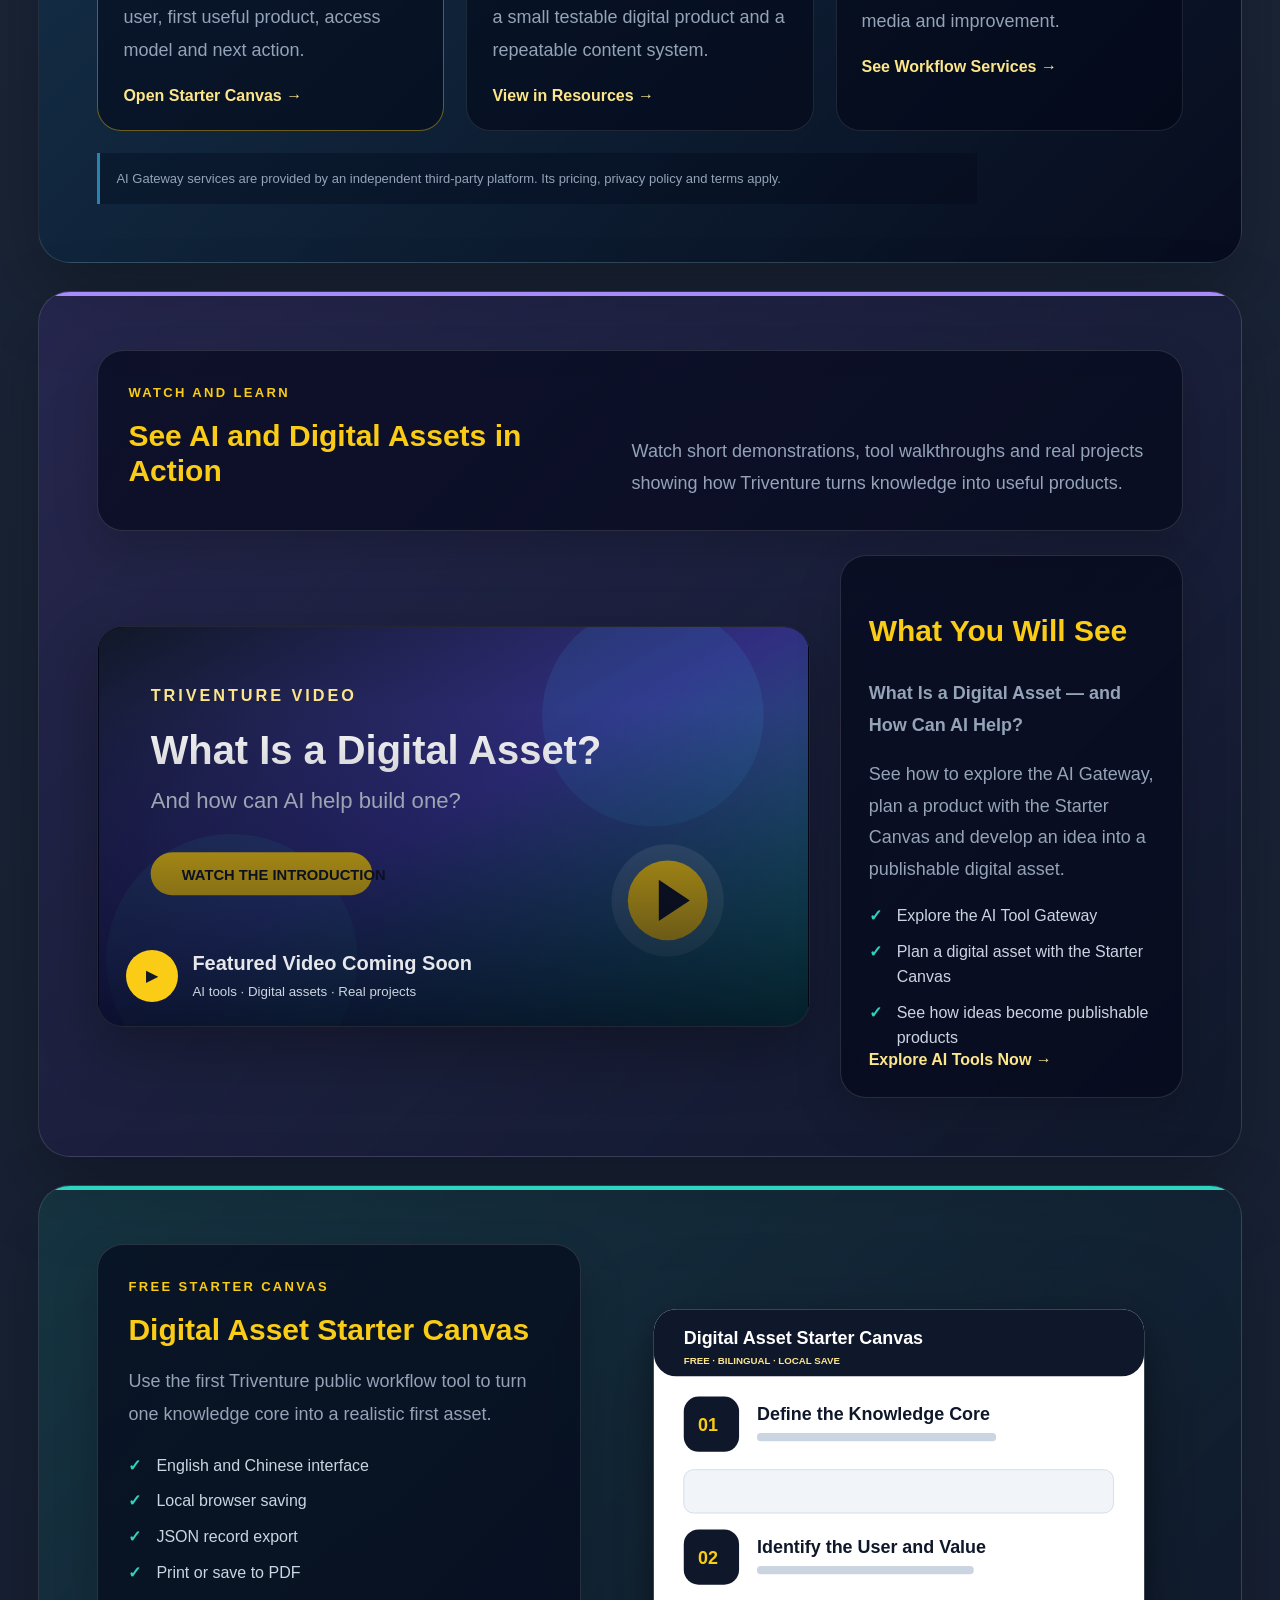
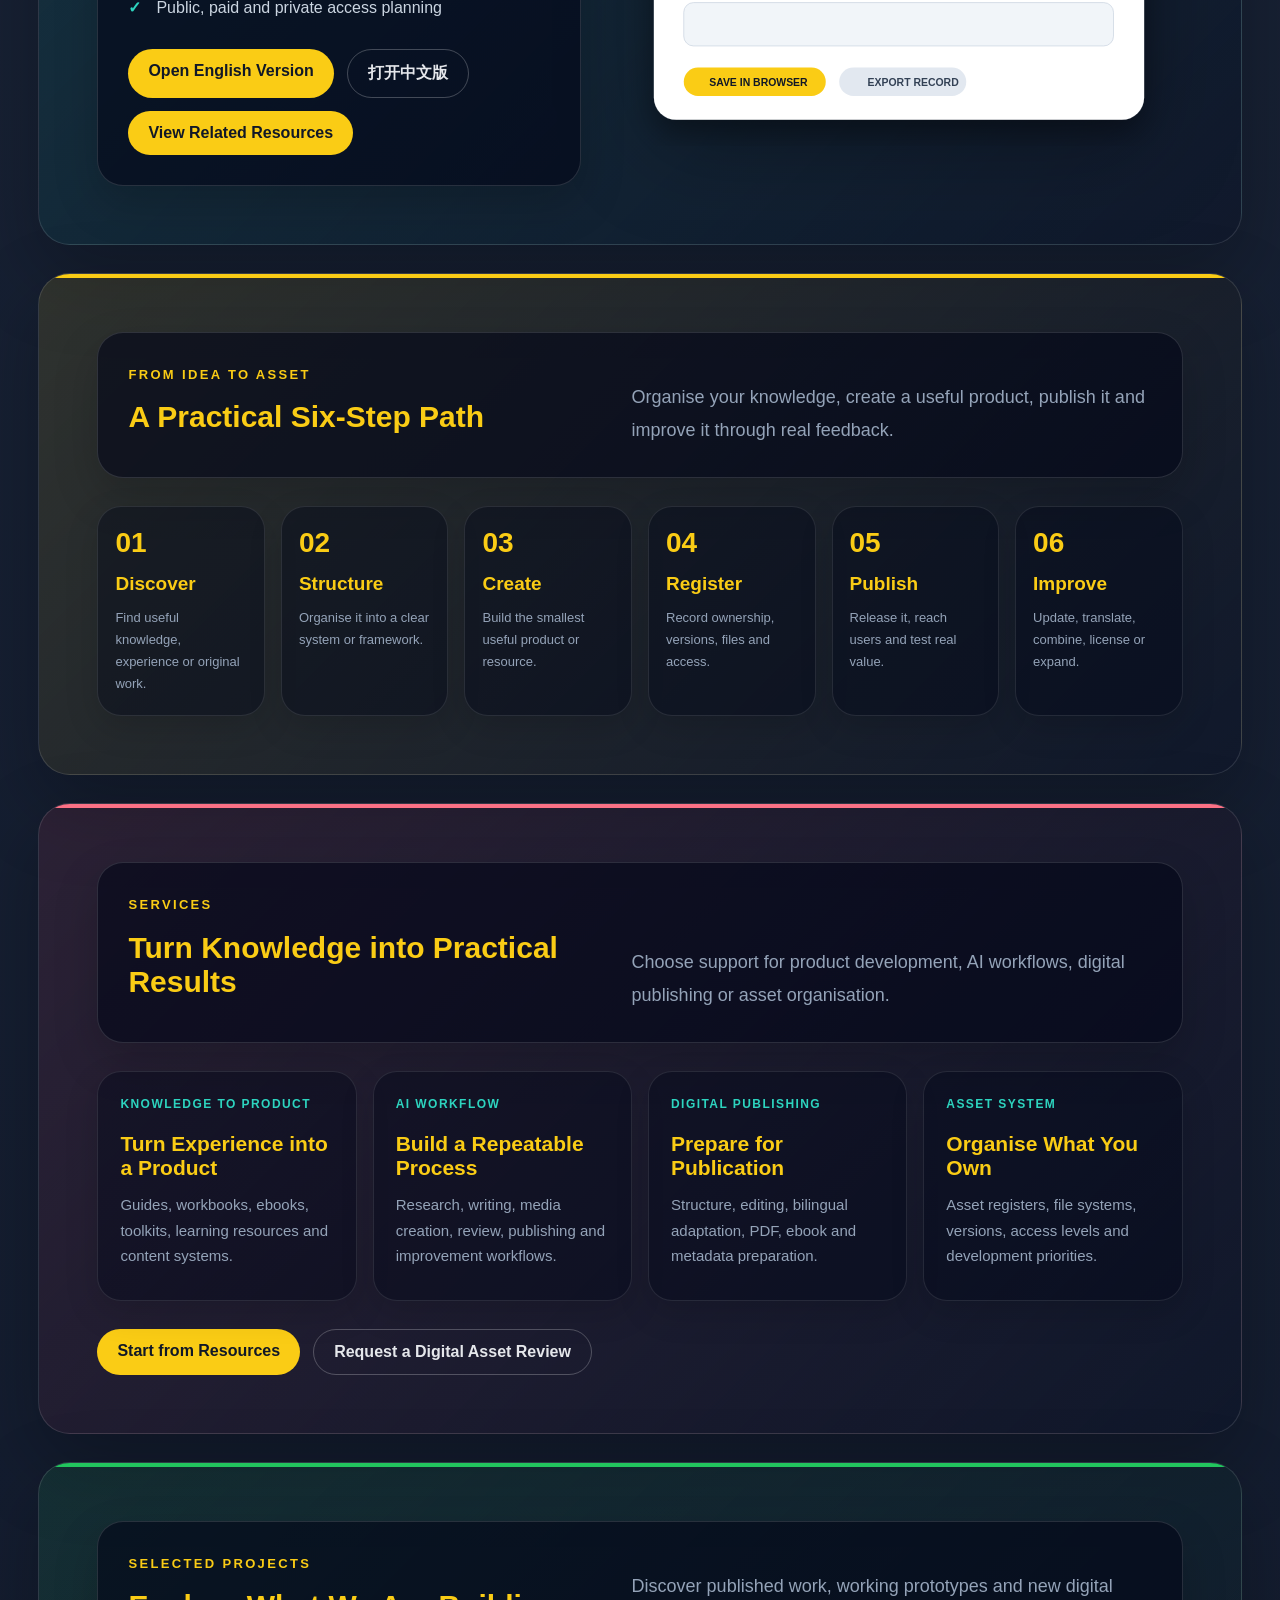
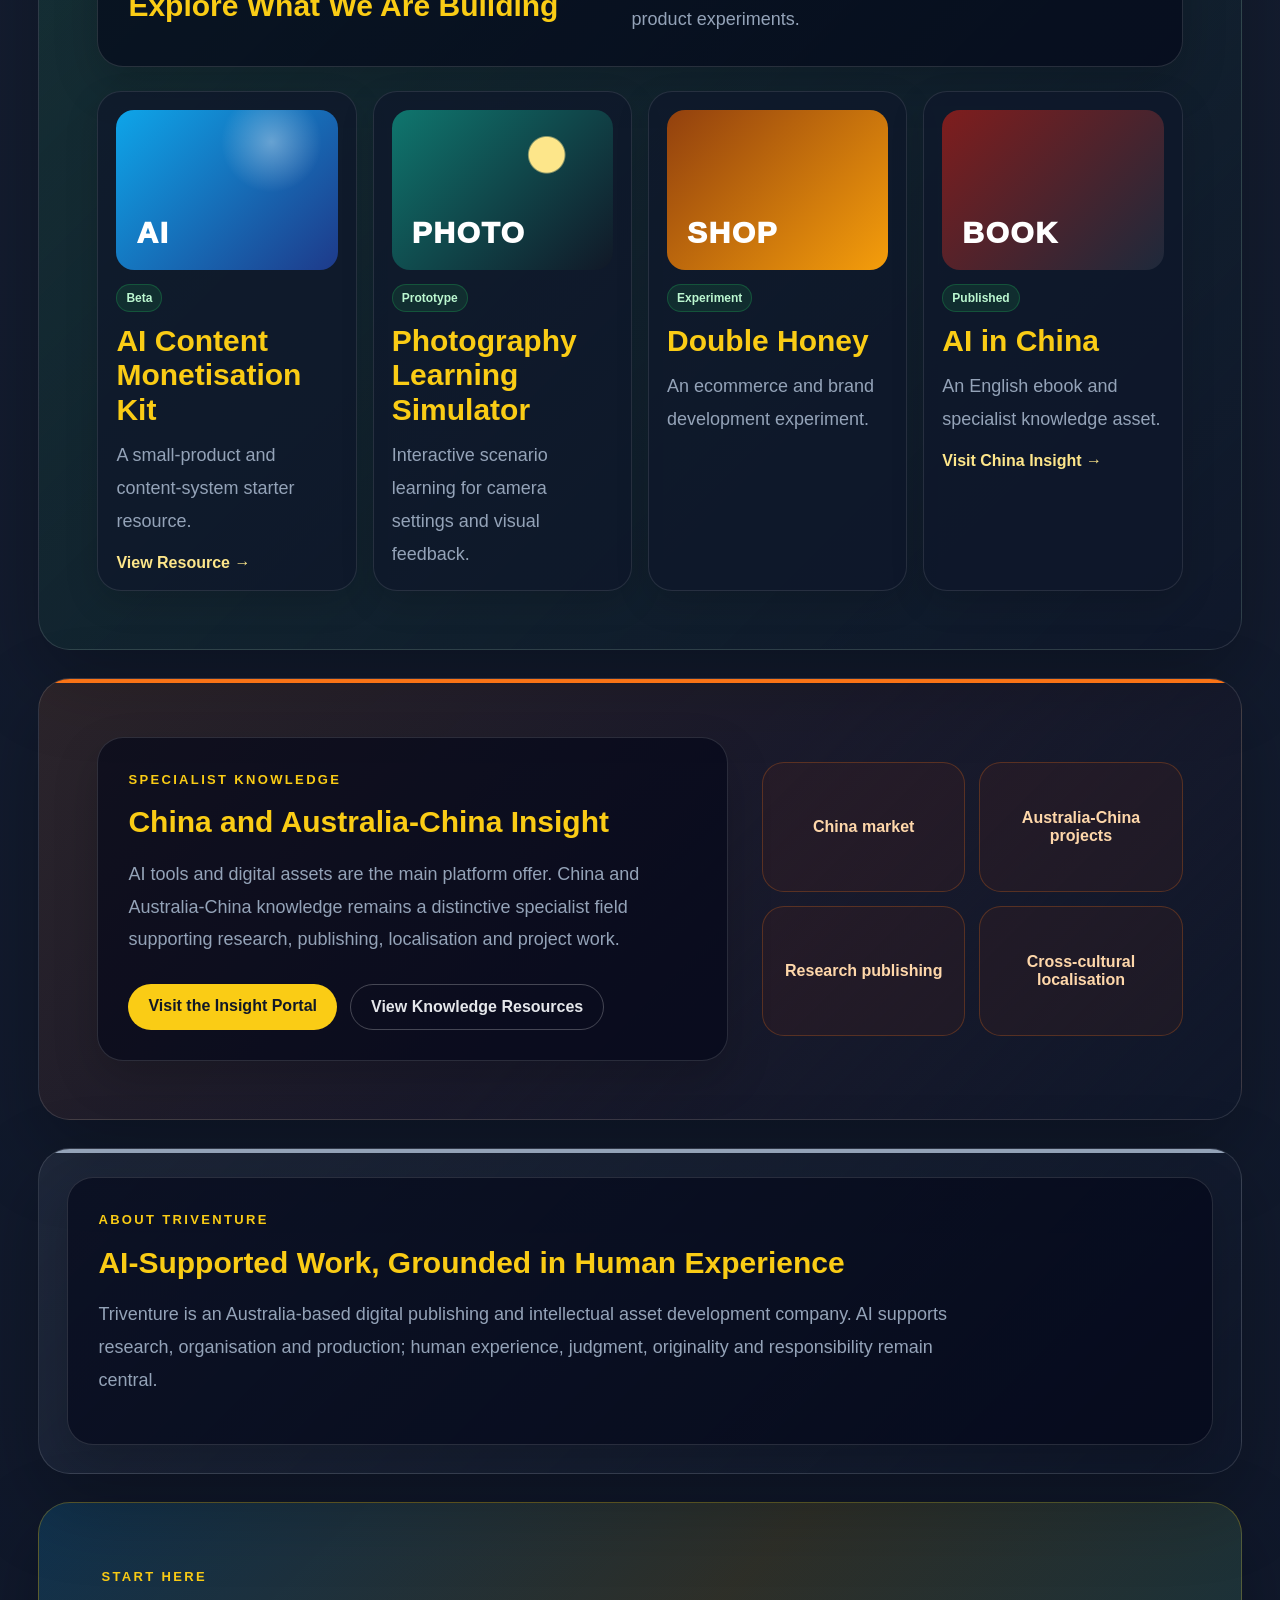
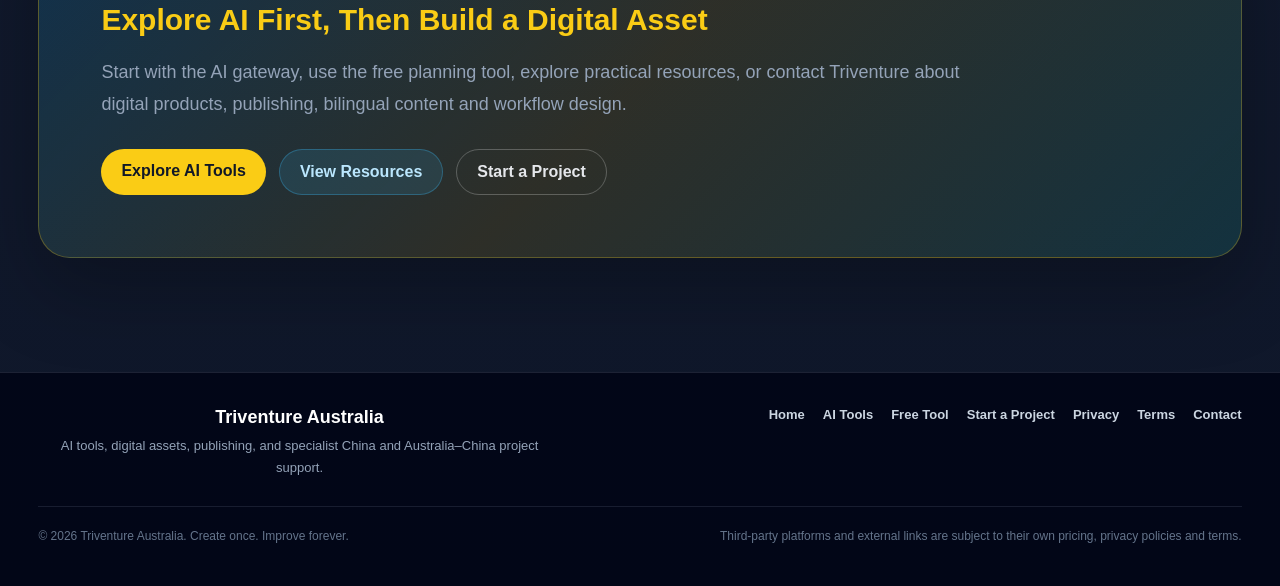
==== commit 90b9eb6d: "Clarify English navigation labels" ====
--- a/index.html
+++ b/index.html
@@ -23,9 +23,9 @@
     </a>
     <nav class="main-nav" aria-label="Primary navigation">
       <a href="https://triv.lk888.ai" target="_blank" rel="noreferrer">AI Gateway</a>
-      <a href="#ai-tools">Tools</a>
+      <a href="#ai-tools">Toolkits</a>
       <a href="#video">Video</a>
-      <a href="#free-tool">Free Tool</a>
+      <a href="#free-tool">Starter Canvas</a>
       <a href="resources/">Resources</a>
       <a href="#services">Services</a>
       <a href="#projects">Projects</a>
@@ -46,7 +46,7 @@
         <p class="hero-support">The fastest starting point is the AI Tool Gateway, with access to research, writing, image, audio and video capabilities.</p>
         <div class="buttons hero-actions">
           <a class="gateway-primary" href="https://triv.lk888.ai" target="_blank" rel="noreferrer">Explore AI Tools</a>
-          <a href="starter-canvas.html">Try the Free Tool</a>
+          <a href="starter-canvas.html">Try Starter Canvas</a>
           <a href="start-project.html">Build with Triventure</a>
         </div>
         <div class="hero-proof" aria-label="Triventure focus areas">
@@ -68,10 +68,10 @@
     <section id="ai-tools" class="feature visual-section section-ai">
       <div class="section-heading boxed-heading">
         <div>
-          <p class="eyebrow">FEATURED AI TOOLS</p>
+          <p class="eyebrow">FEATURED AI TOOLKITS</p>
           <h2>Start with the Gateway, Then Choose a Task</h2>
         </div>
-        <p>The gateway is the primary visitor route. The other tools help people plan an asset, test a product idea or design a repeatable workflow.</p>
+        <p>The gateway is the primary visitor route. The other toolkits help people plan an asset, test a product idea or design a repeatable workflow.</p>
       </div>
       <div class="visual-card-grid">
         <article class="visual-card gateway-card">
@@ -90,7 +90,7 @@
             <span class="status-pill">FREE · LIVE</span>
             <h3>Digital Asset Starter Canvas</h3>
             <p>Clarify your knowledge core, target user, first useful product, access model and next action.</p>
-            <a href="starter-canvas.html">Open the Free Tool →</a>
+            <a href="starter-canvas.html">Open Starter Canvas →</a>
           </div>
         </article>
 
@@ -153,7 +153,7 @@
     <section id="free-tool" class="feature visual-section section-free">
       <div class="split-panel visual-split">
         <div class="boxed-copy">
-          <p class="eyebrow">FREE BILINGUAL TOOL</p>
+          <p class="eyebrow">FREE STARTER CANVAS</p>
           <h2>Digital Asset Starter Canvas</h2>
           <p>Use the first Triventure public workflow tool to turn one knowledge core into a realistic first asset.</p>
           <ul class="check-list">
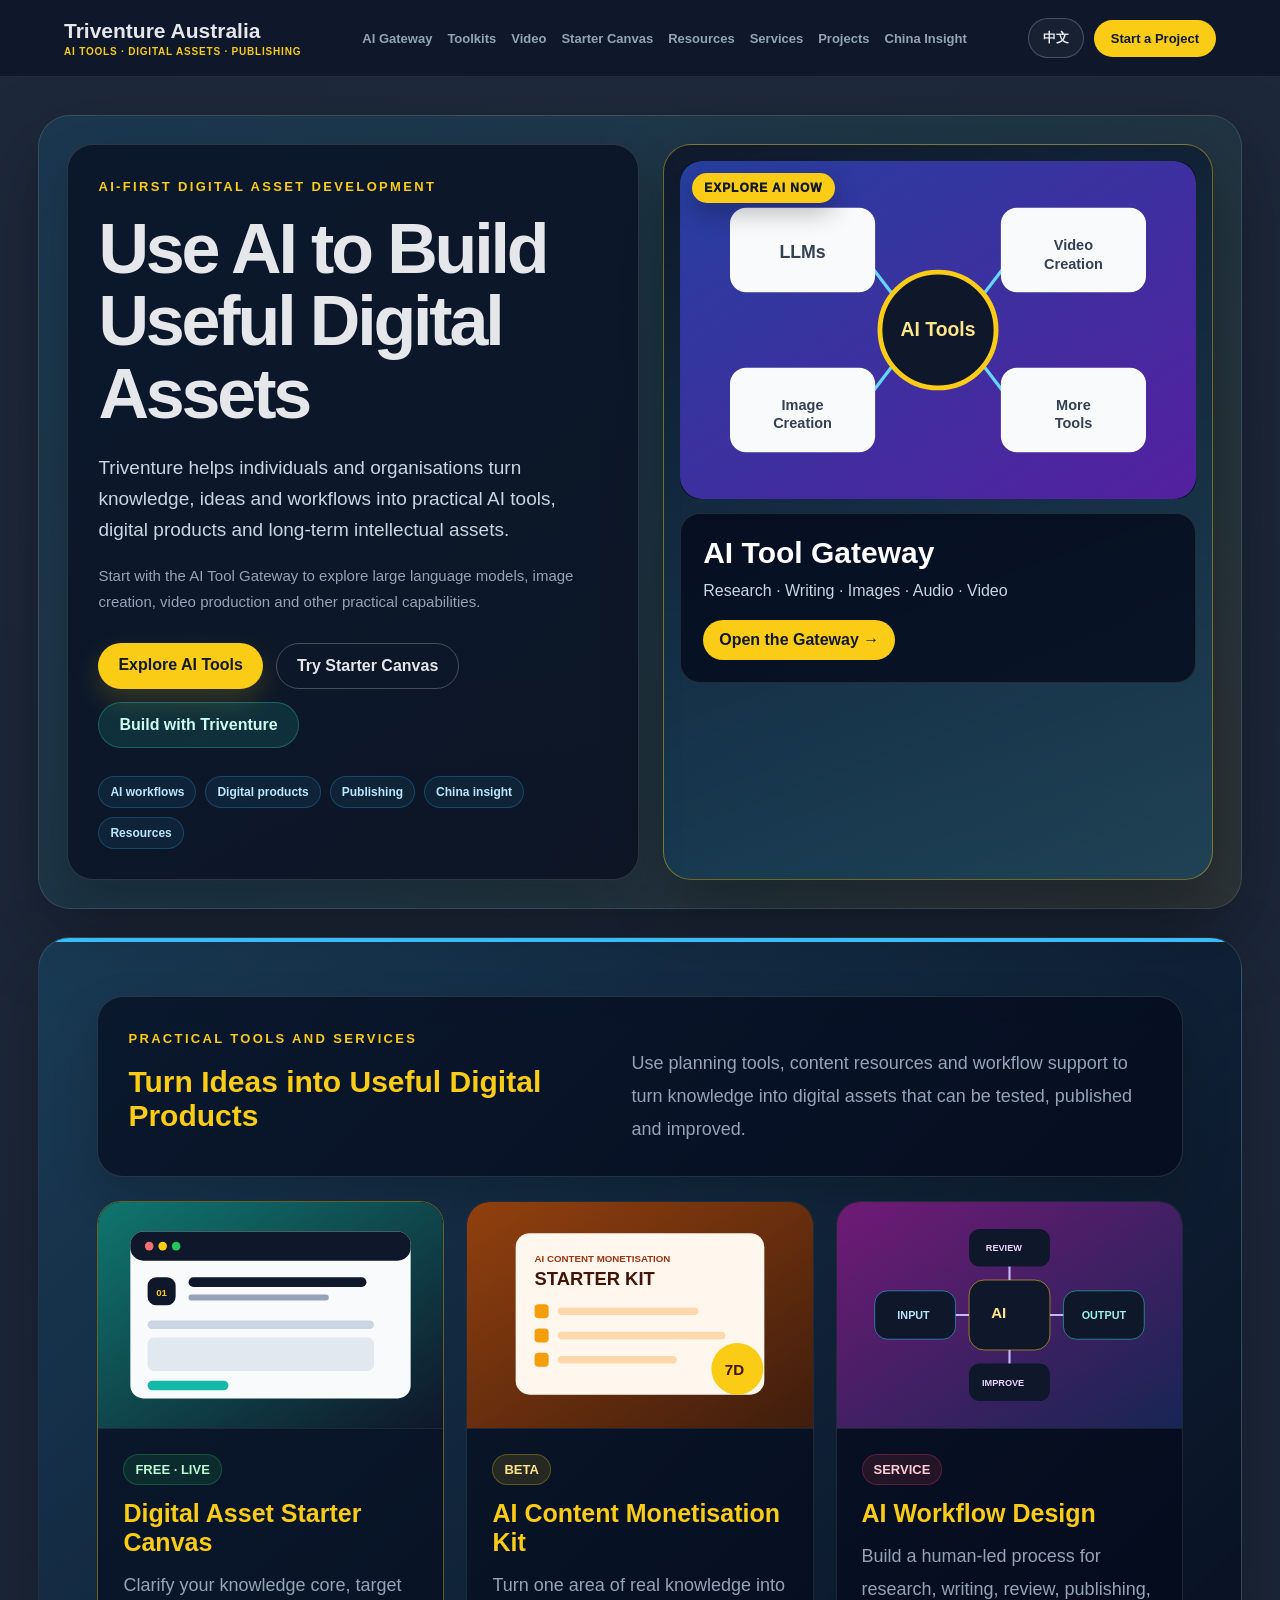
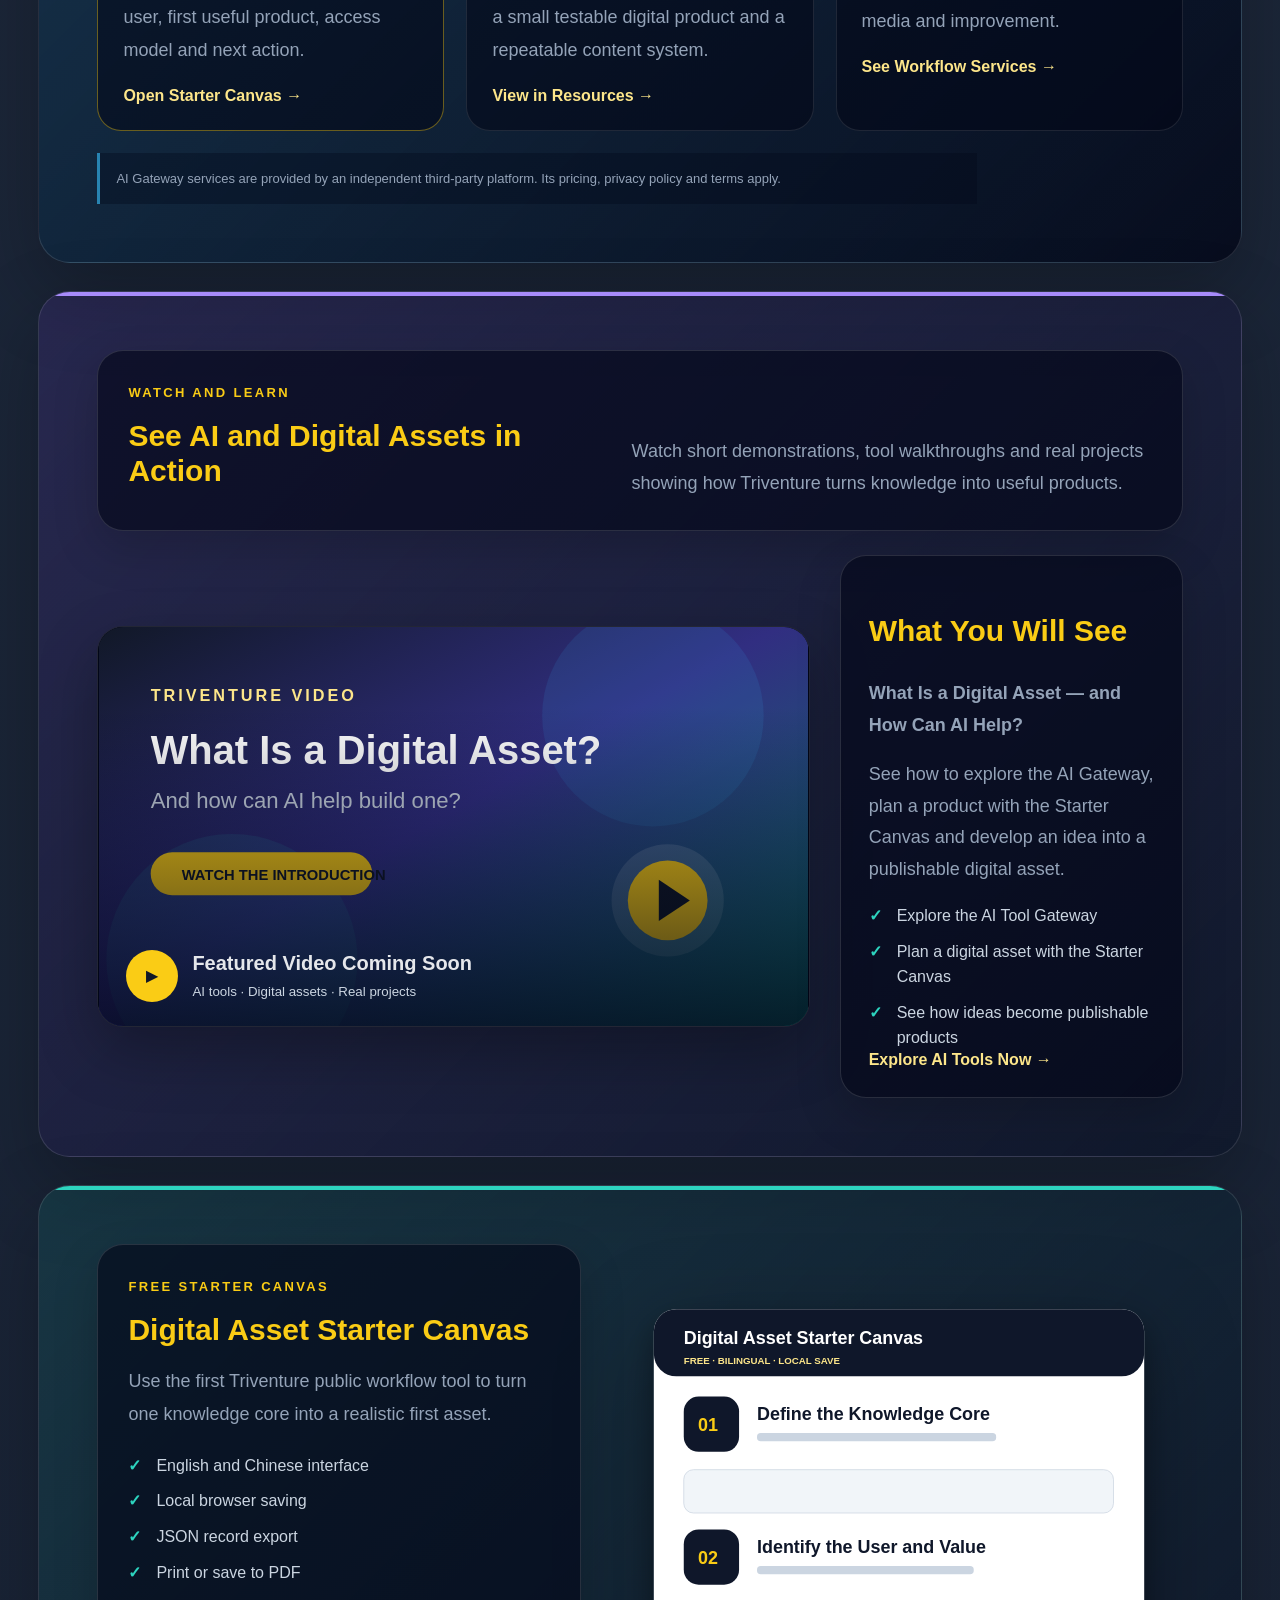
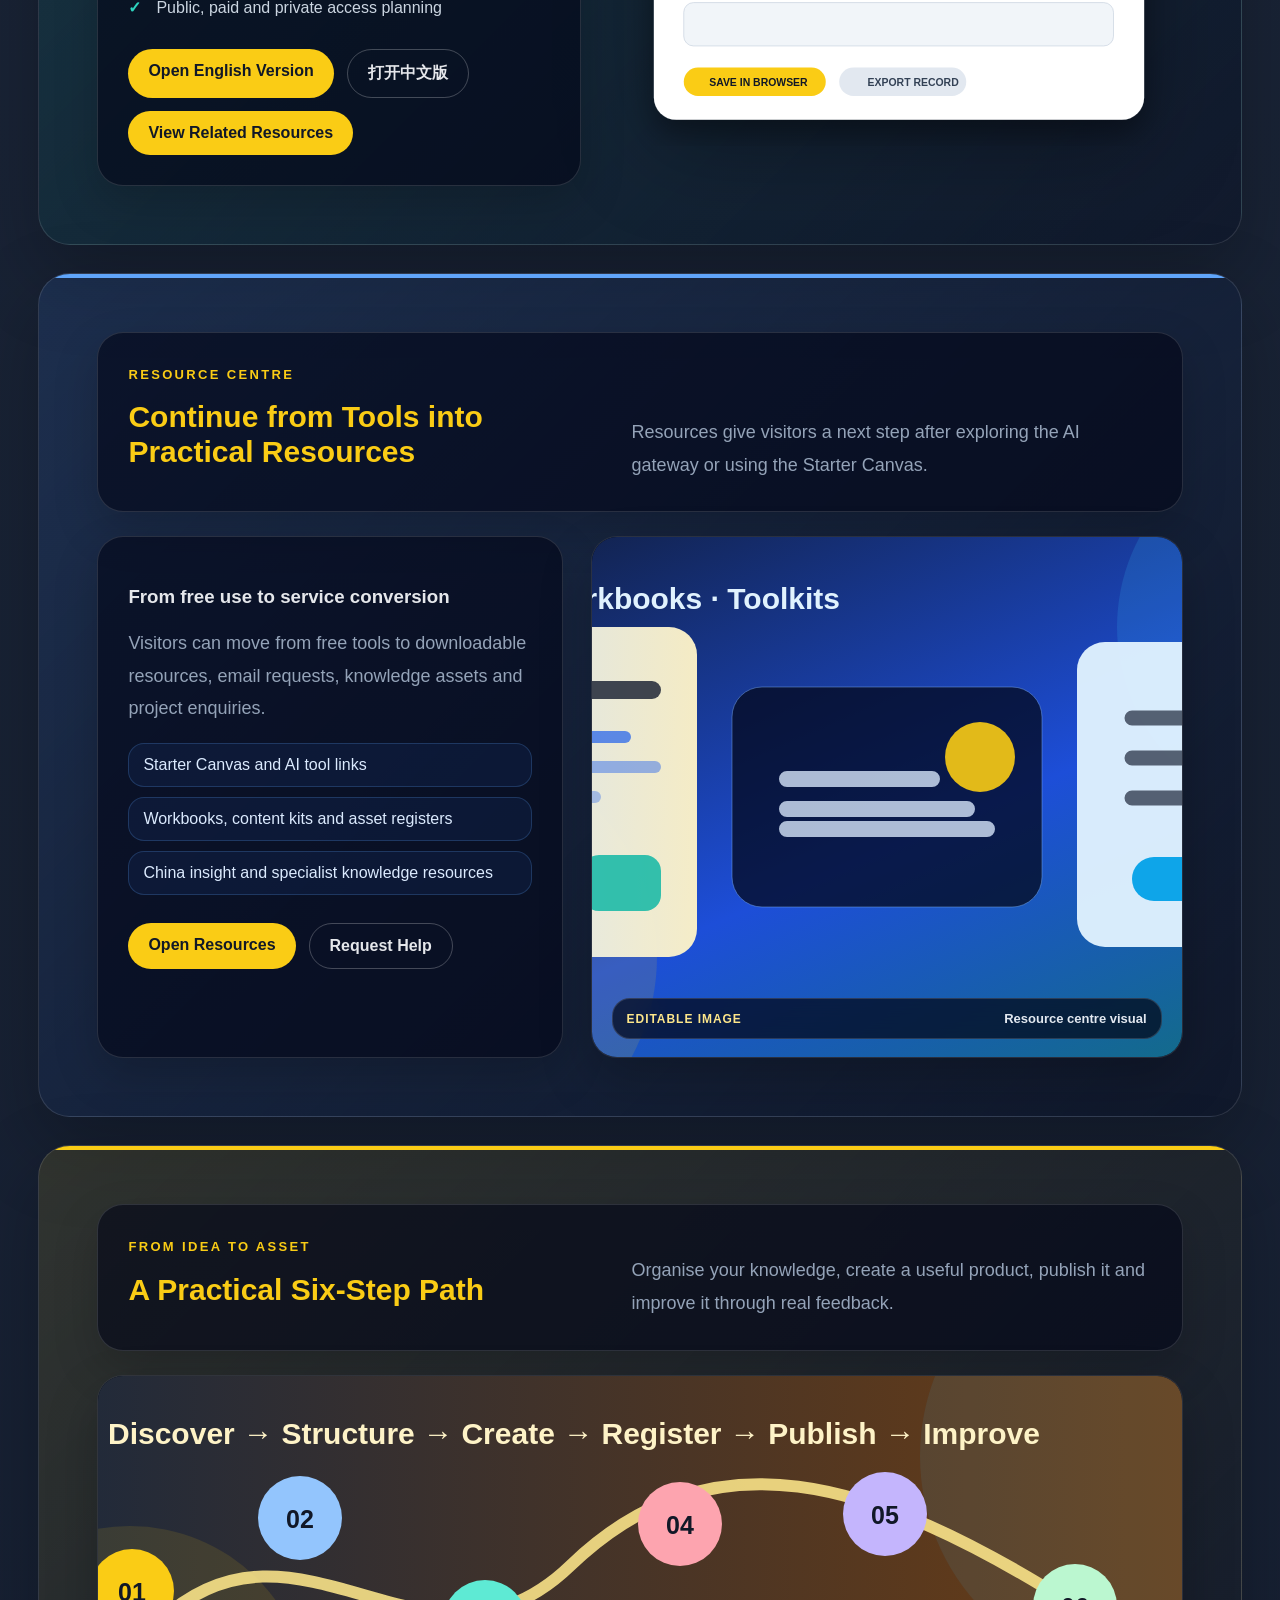
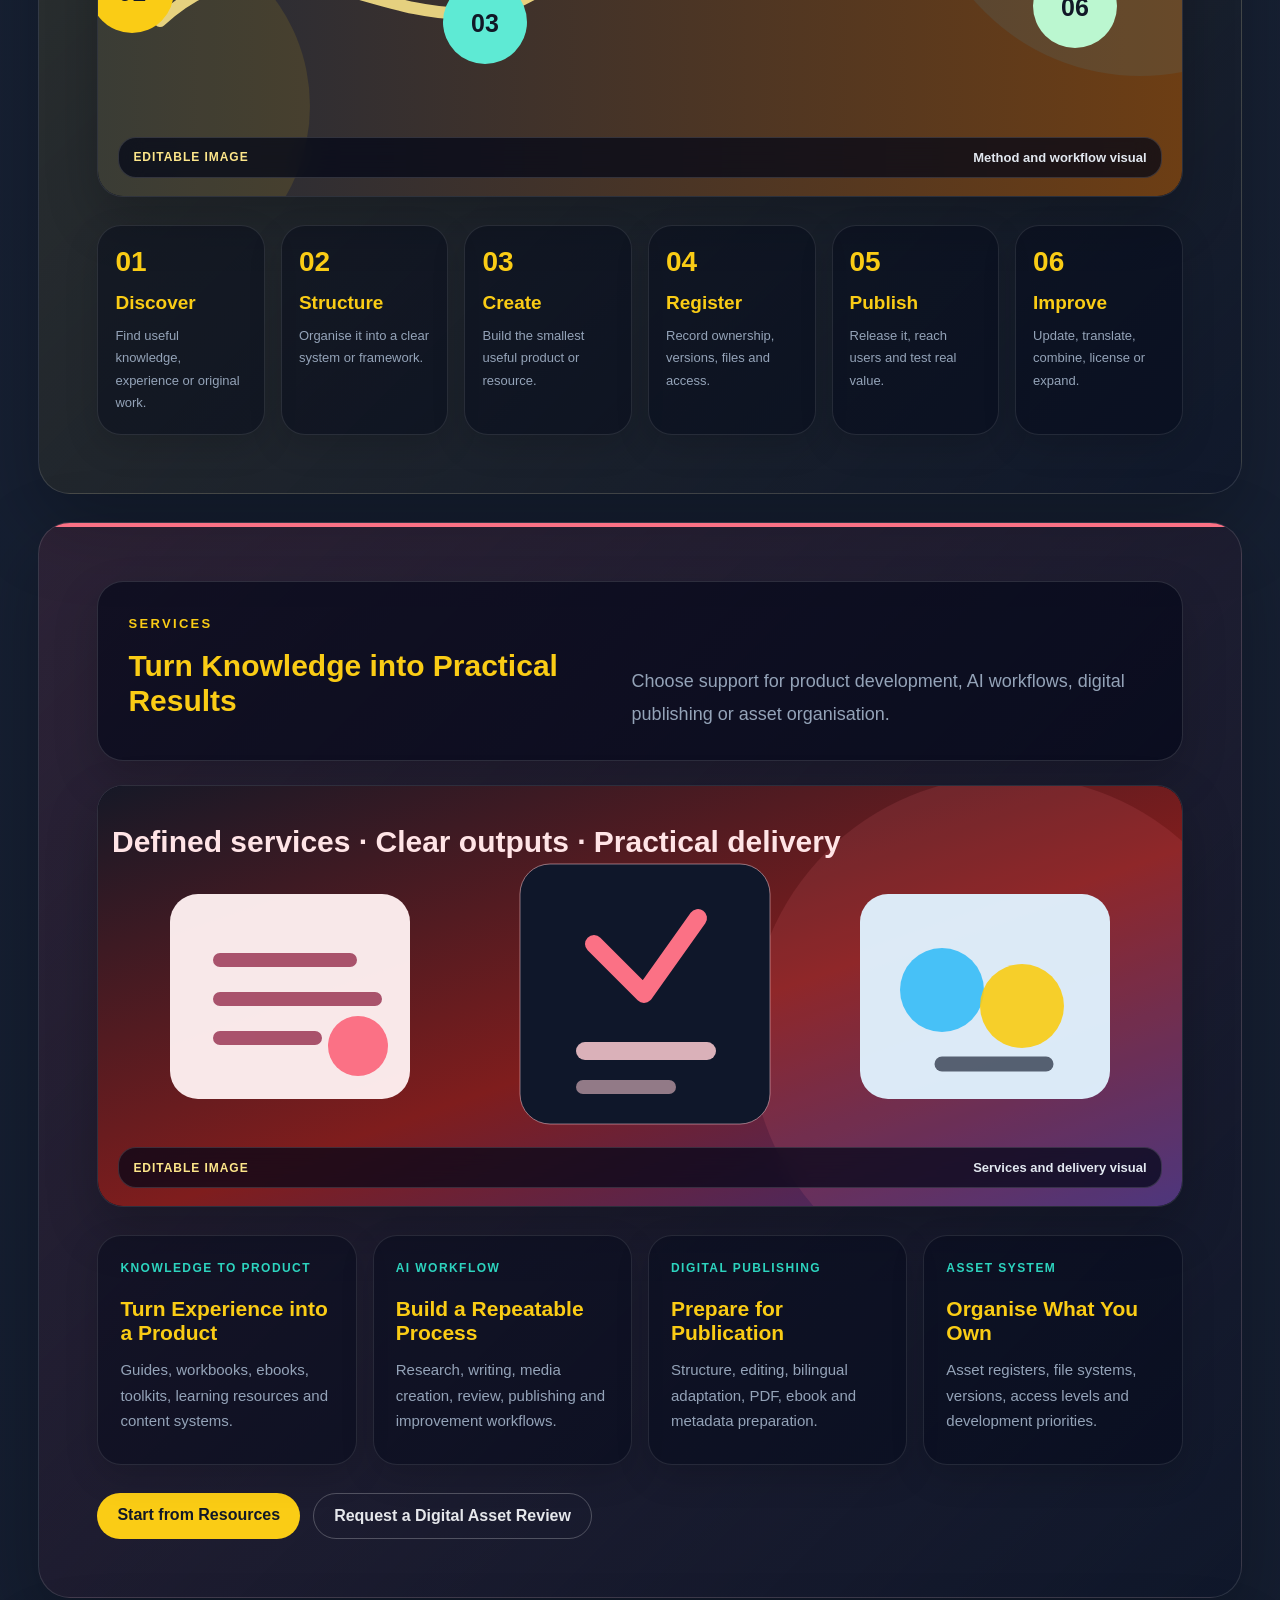
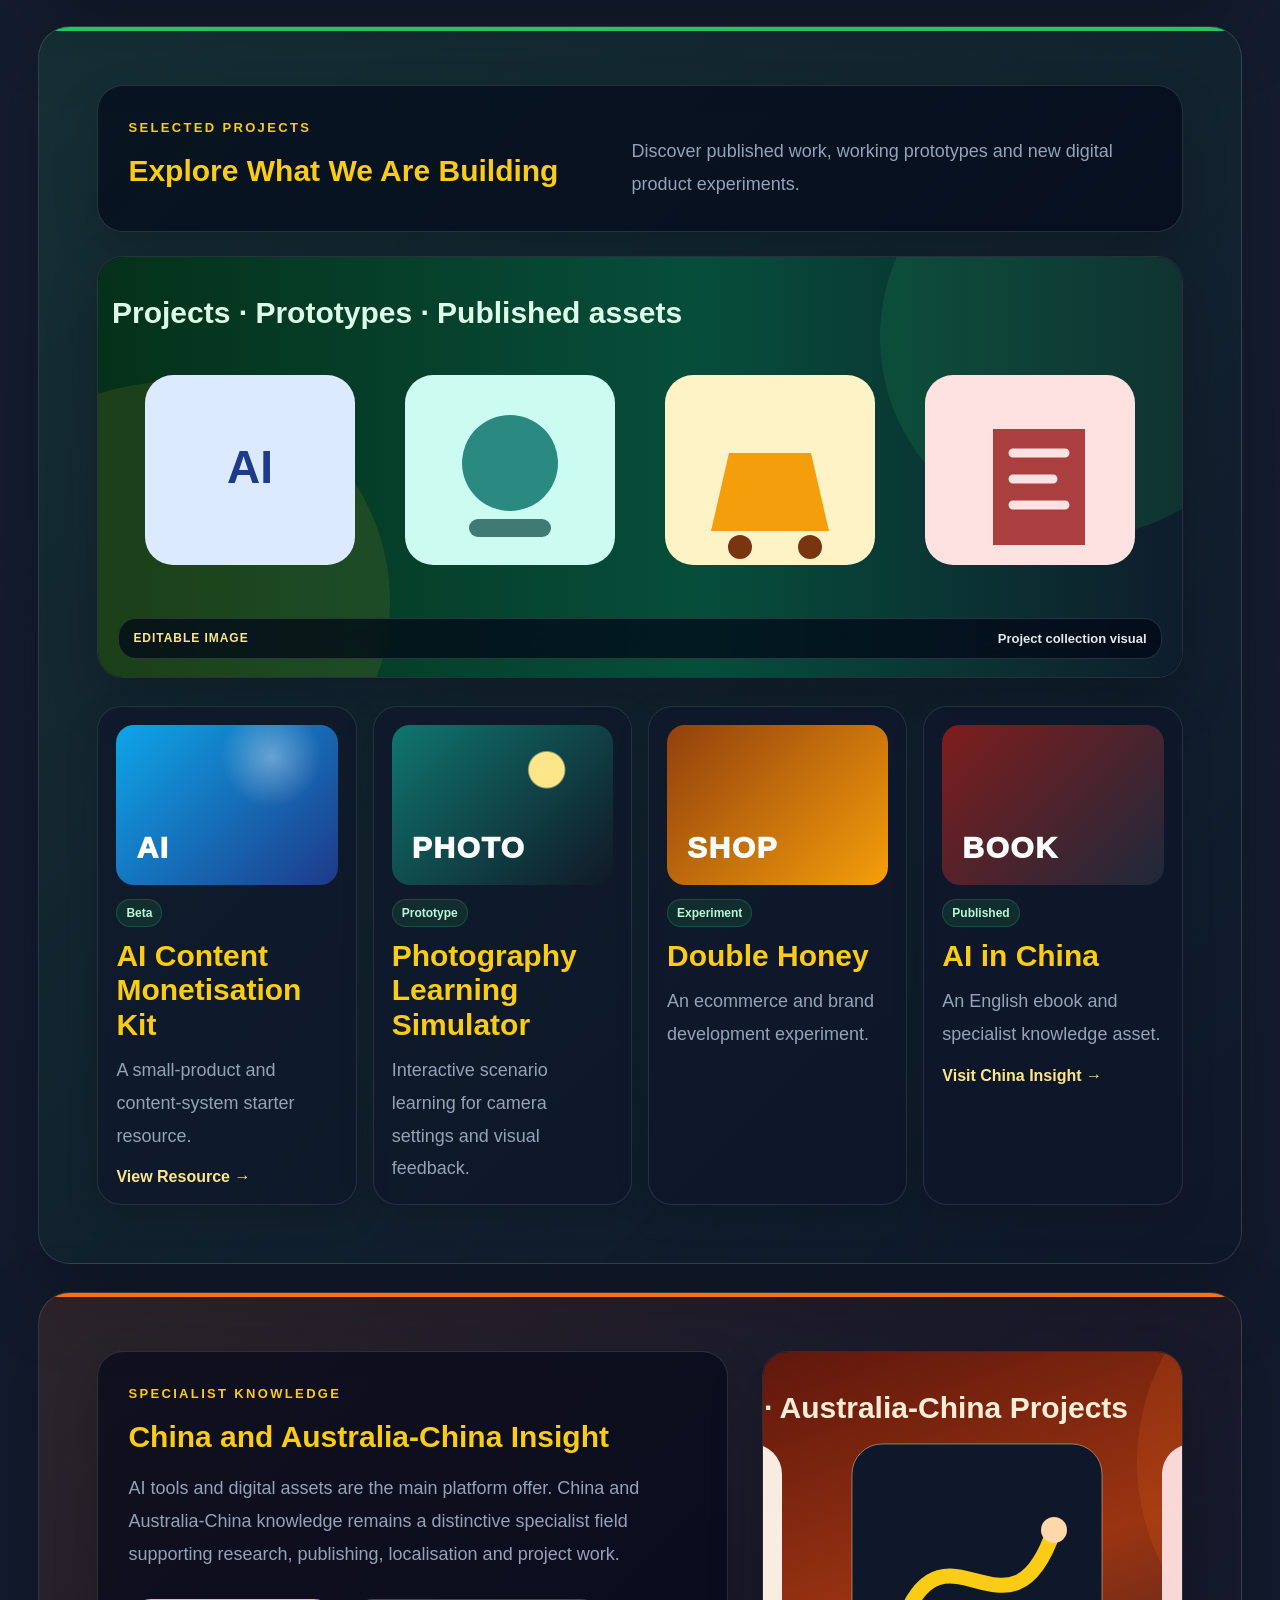
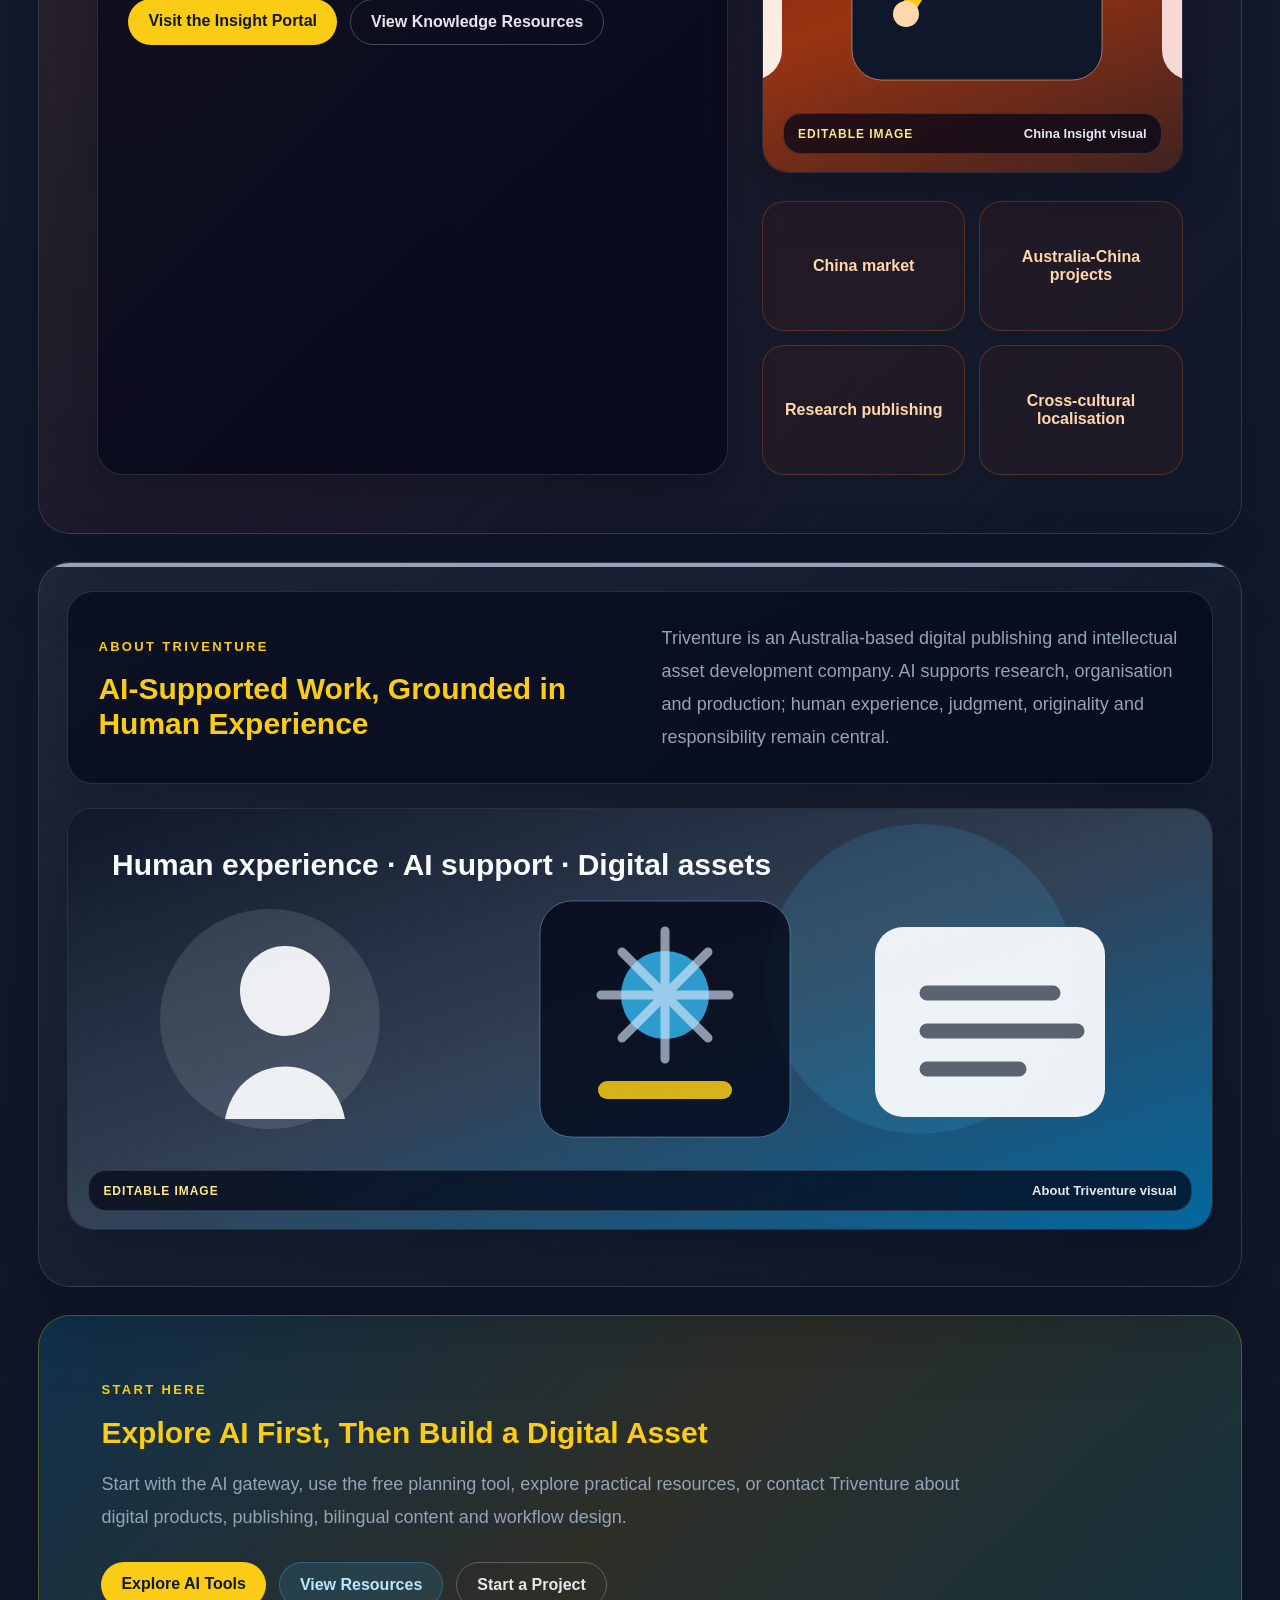
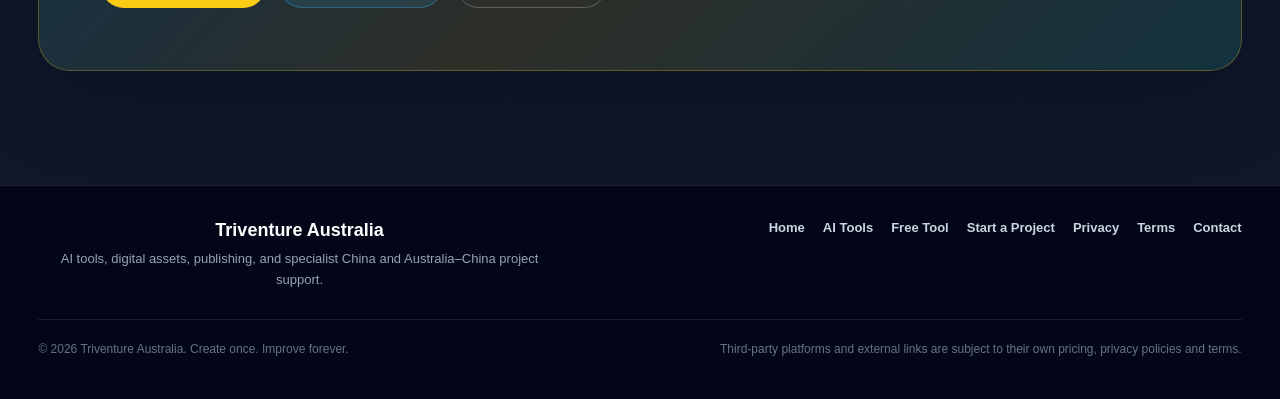
==== commit 2ef38ab4: "Add editable images to all main homepage sections" ====
--- a/index.html
+++ b/index.html
@@ -175,6 +175,35 @@
       </div>
     </section>
 
+    <section id="resources-preview" class="feature visual-section section-resources">
+      <div class="section-heading boxed-heading">
+        <div>
+          <p class="eyebrow">RESOURCE CENTRE</p>
+          <h2>Continue from Tools into Practical Resources</h2>
+        </div>
+        <p>Resources give visitors a next step after exploring the AI gateway or using the Starter Canvas.</p>
+      </div>
+      <div class="module-media-split">
+        <div class="boxed-copy">
+          <h3>From free use to service conversion</h3>
+          <p>Visitors can move from free tools to downloadable resources, email requests, knowledge assets and project enquiries.</p>
+          <ul class="resource-path-list">
+            <li>Starter Canvas and AI tool links</li>
+            <li>Workbooks, content kits and asset registers</li>
+            <li>China insight and specialist knowledge resources</li>
+          </ul>
+          <div class="buttons">
+            <a href="resources/">Open Resources</a>
+            <a href="start-project.html">Request Help</a>
+          </div>
+        </div>
+        <figure class="module-media-card">
+          <img src="assets/module-resources.svg" alt="Resource centre visual with workbooks, toolkits and knowledge assets" loading="lazy" width="1200" height="520" data-editable-image="resources-hero" />
+          <figcaption><span>Editable image</span> Resource centre visual</figcaption>
+        </figure>
+      </div>
+    </section>
+
     <section id="how-it-works" class="feature visual-section section-method">
       <div class="section-heading boxed-heading">
         <div>
@@ -183,6 +212,10 @@
         </div>
         <p>Visitors can understand the full method by scanning six clearly separated steps.</p>
       </div>
+      <figure class="module-media-card">
+        <img src="assets/module-method.svg" alt="Six-step digital asset development path" loading="lazy" width="1200" height="420" data-editable-image="method-hero" />
+        <figcaption><span>Editable image</span> Method and workflow visual</figcaption>
+      </figure>
       <div class="steps six-steps compact-steps">
         <article><strong>01</strong><h3>Discover</h3><p>Find useful knowledge, experience or original work.</p></article>
         <article><strong>02</strong><h3>Structure</h3><p>Organise it into a clear system or framework.</p></article>
@@ -201,6 +234,10 @@
         </div>
         <p>Every service is shown as a defined output rather than an open-ended description.</p>
       </div>
+      <figure class="module-media-card">
+        <img src="assets/module-services.svg" alt="Triventure service outputs and workflow visual" loading="lazy" width="1200" height="420" data-editable-image="services-hero" />
+        <figcaption><span>Editable image</span> Services and delivery visual</figcaption>
+      </figure>
       <div class="service-grid visual-service-grid">
         <article><p class="card-kicker">KNOWLEDGE TO PRODUCT</p><h3>Turn Experience into a Product</h3><p>Guides, workbooks, ebooks, toolkits, learning resources and content systems.</p></article>
         <article><p class="card-kicker">AI WORKFLOW</p><h3>Build a Repeatable Process</h3><p>Research, writing, media creation, review, publishing and improvement workflows.</p></article>
@@ -221,6 +258,10 @@
         </div>
         <p>Projects show that Triventure builds and tests digital assets rather than only describing ideas.</p>
       </div>
+      <figure class="module-media-card">
+        <img src="assets/module-projects.svg" alt="Triventure projects and experiments visual" loading="lazy" width="1200" height="420" data-editable-image="projects-hero" />
+        <figcaption><span>Editable image</span> Project collection visual</figcaption>
+      </figure>
       <div class="project-grid visual-project-grid">
         <article><div class="project-visual project-visual-ai">AI</div><span>Beta</span><h3>AI Content Monetisation Kit</h3><p>A small-product and content-system starter resource.</p><a href="resources/">View Resource →</a></article>
         <article><div class="project-visual project-visual-photo">PHOTO</div><span>Prototype</span><h3>Photography Learning Simulator</h3><p>Interactive scenario learning for camera settings and visual feedback.</p></article>
@@ -240,18 +281,30 @@
             <a href="resources/">View Knowledge Resources</a>
           </div>
         </div>
-        <div class="insight-map" aria-label="China and Australia knowledge areas">
-          <span>China market</span><span>Australia-China projects</span><span>Research publishing</span><span>Cross-cultural localisation</span>
+        <div class="insight-media-stack">
+          <figure class="module-media-card">
+            <img src="assets/module-china-insight.svg" alt="China market and Australia-China project visual" loading="lazy" width="1200" height="420" data-editable-image="china-insight-hero" />
+            <figcaption><span>Editable image</span> China Insight visual</figcaption>
+          </figure>
+          <div class="insight-map" aria-label="China and Australia knowledge areas">
+            <span>China market</span><span>Australia-China projects</span><span>Research publishing</span><span>Cross-cultural localisation</span>
+          </div>
         </div>
       </div>
     </section>
 
     <section id="about" class="feature visual-section section-about">
-      <div class="boxed-copy">
-        <p class="eyebrow">ABOUT TRIVENTURE</p>
-        <h2>AI-Supported Work, Grounded in Human Experience</h2>
+      <div class="section-heading boxed-heading">
+        <div>
+          <p class="eyebrow">ABOUT TRIVENTURE</p>
+          <h2>AI-Supported Work, Grounded in Human Experience</h2>
+        </div>
         <p>Triventure is an Australia-based digital publishing and intellectual asset development company. AI supports research, organisation and production; human experience, judgment, originality and responsibility remain central.</p>
       </div>
+      <figure class="module-media-card">
+        <img src="assets/module-about.svg" alt="Human experience supported by AI systems and digital publishing" loading="lazy" width="1200" height="420" data-editable-image="about-hero" />
+        <figcaption><span>Editable image</span> About Triventure visual</figcaption>
+      </figure>
     </section>
 
     <section id="contact" class="contact final-cta">
@@ -290,4 +343,4 @@
   <script src="homepage-media-editor.js"></script>
   <script defer src="/_vercel/insights/script.js"></script>
 </body>
-</html>+</html>
--- a/styles.css
+++ b/styles.css
@@ -5,6 +5,7 @@
 @import url("homepage-gateway-v4.css");
 @import url("homepage-dedup-v5.css");
 @import url("homepage-tool-support.css");
+@import url("homepage-section-media.css");
 @import url("homepage-media-editor-v2.css");
 @import url("site-footer.css");
 @import url("print.css") print;
